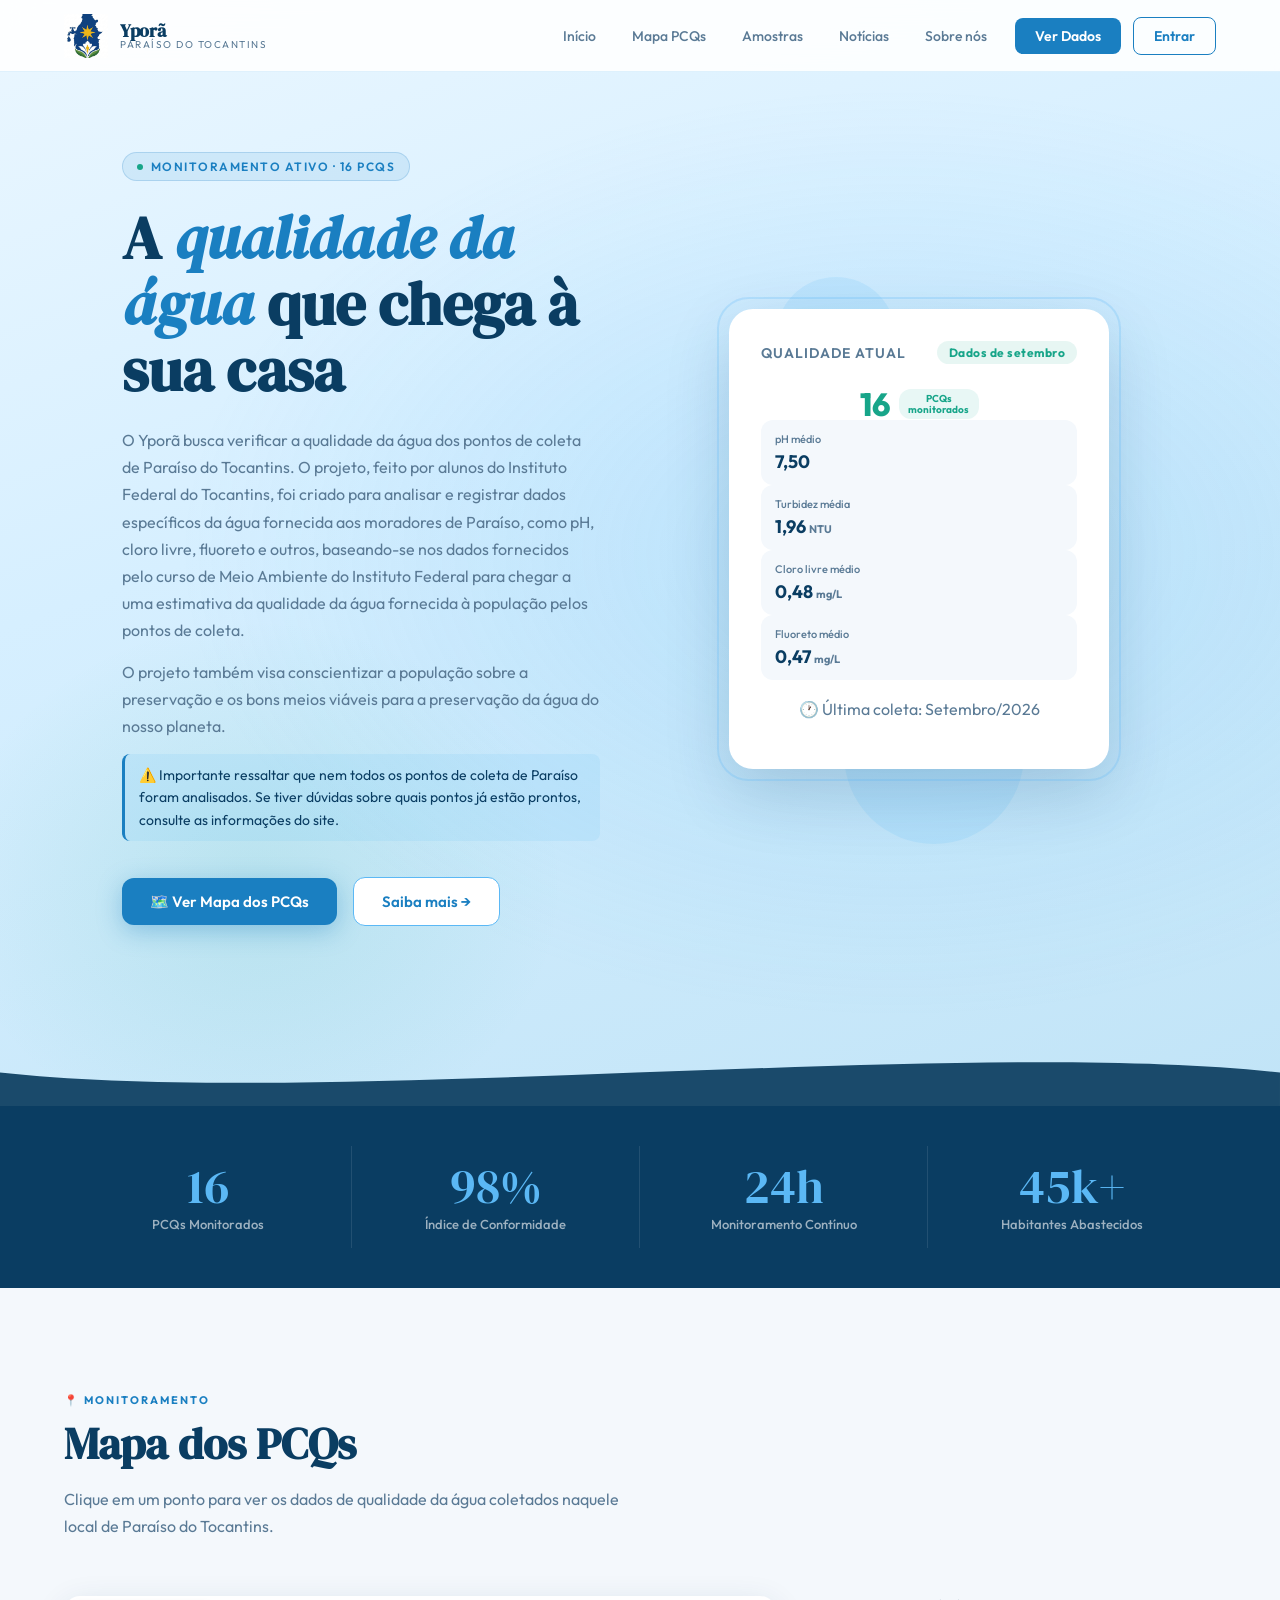
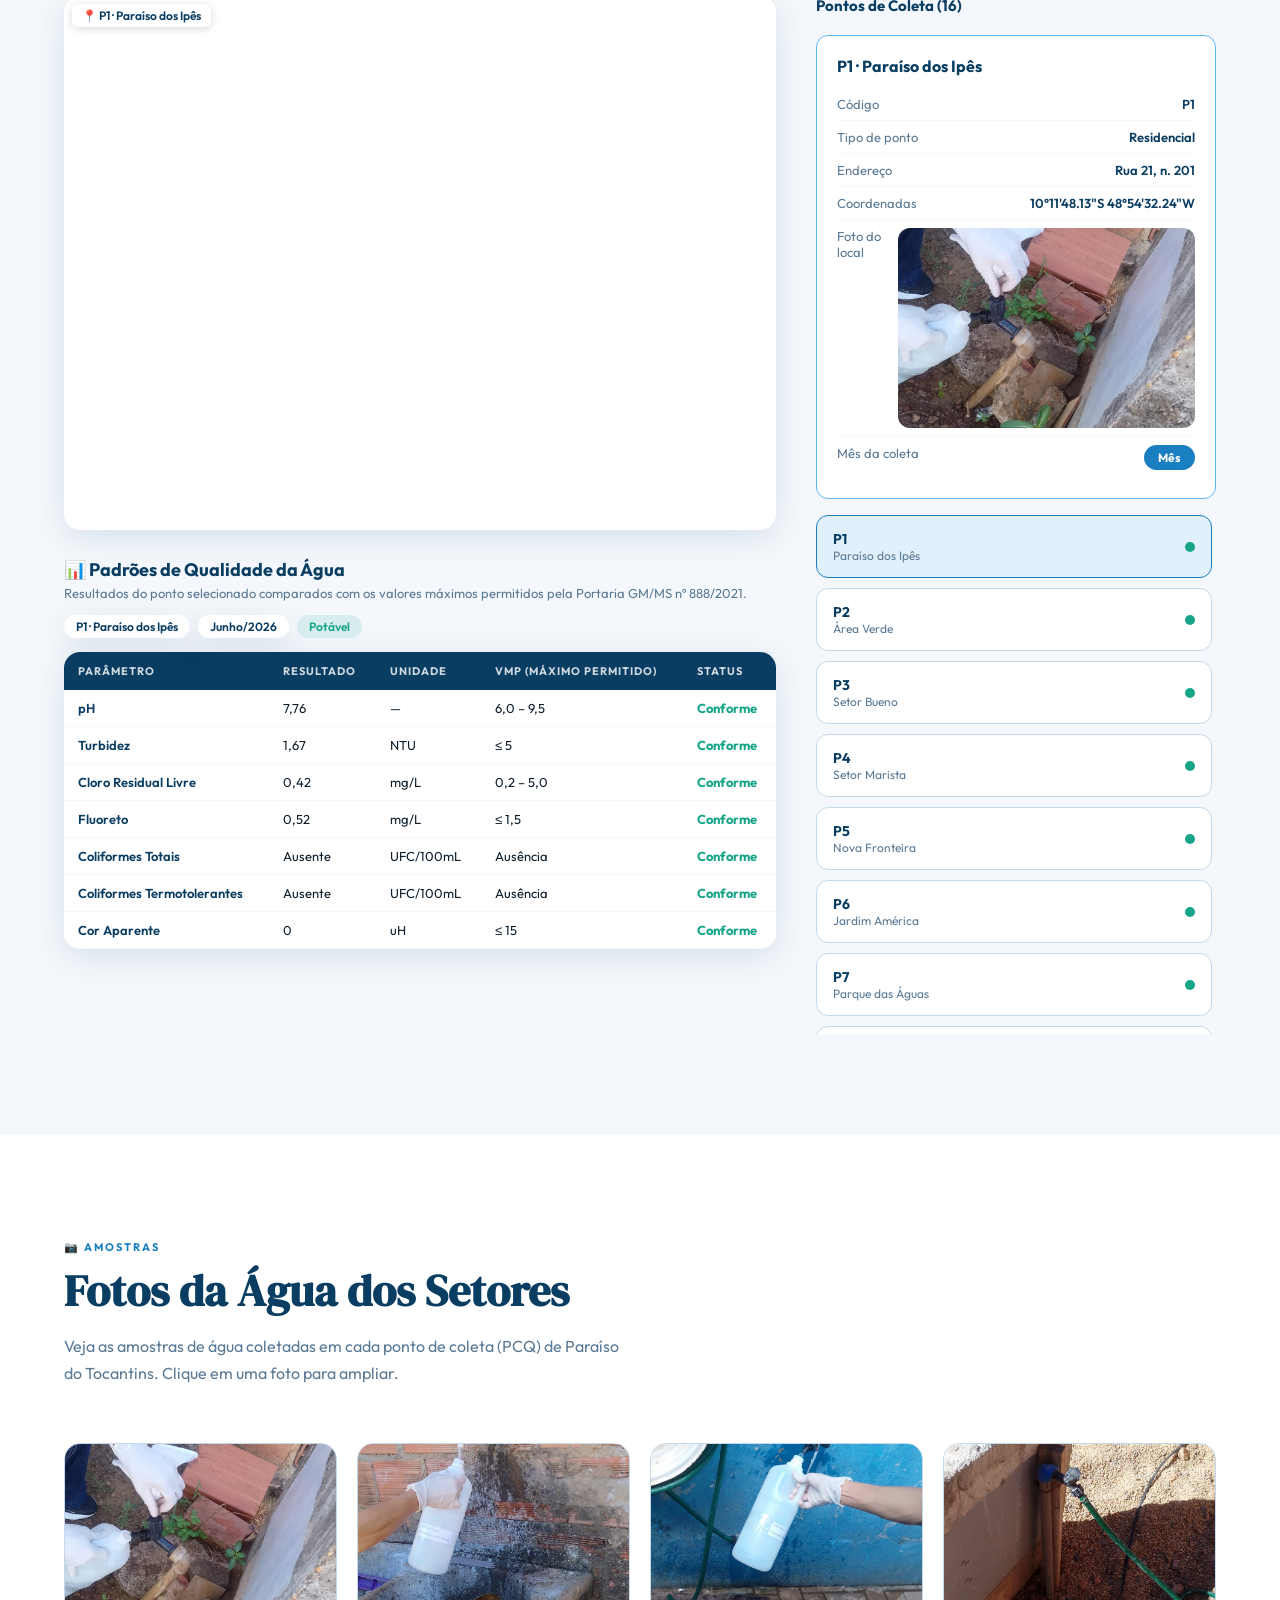
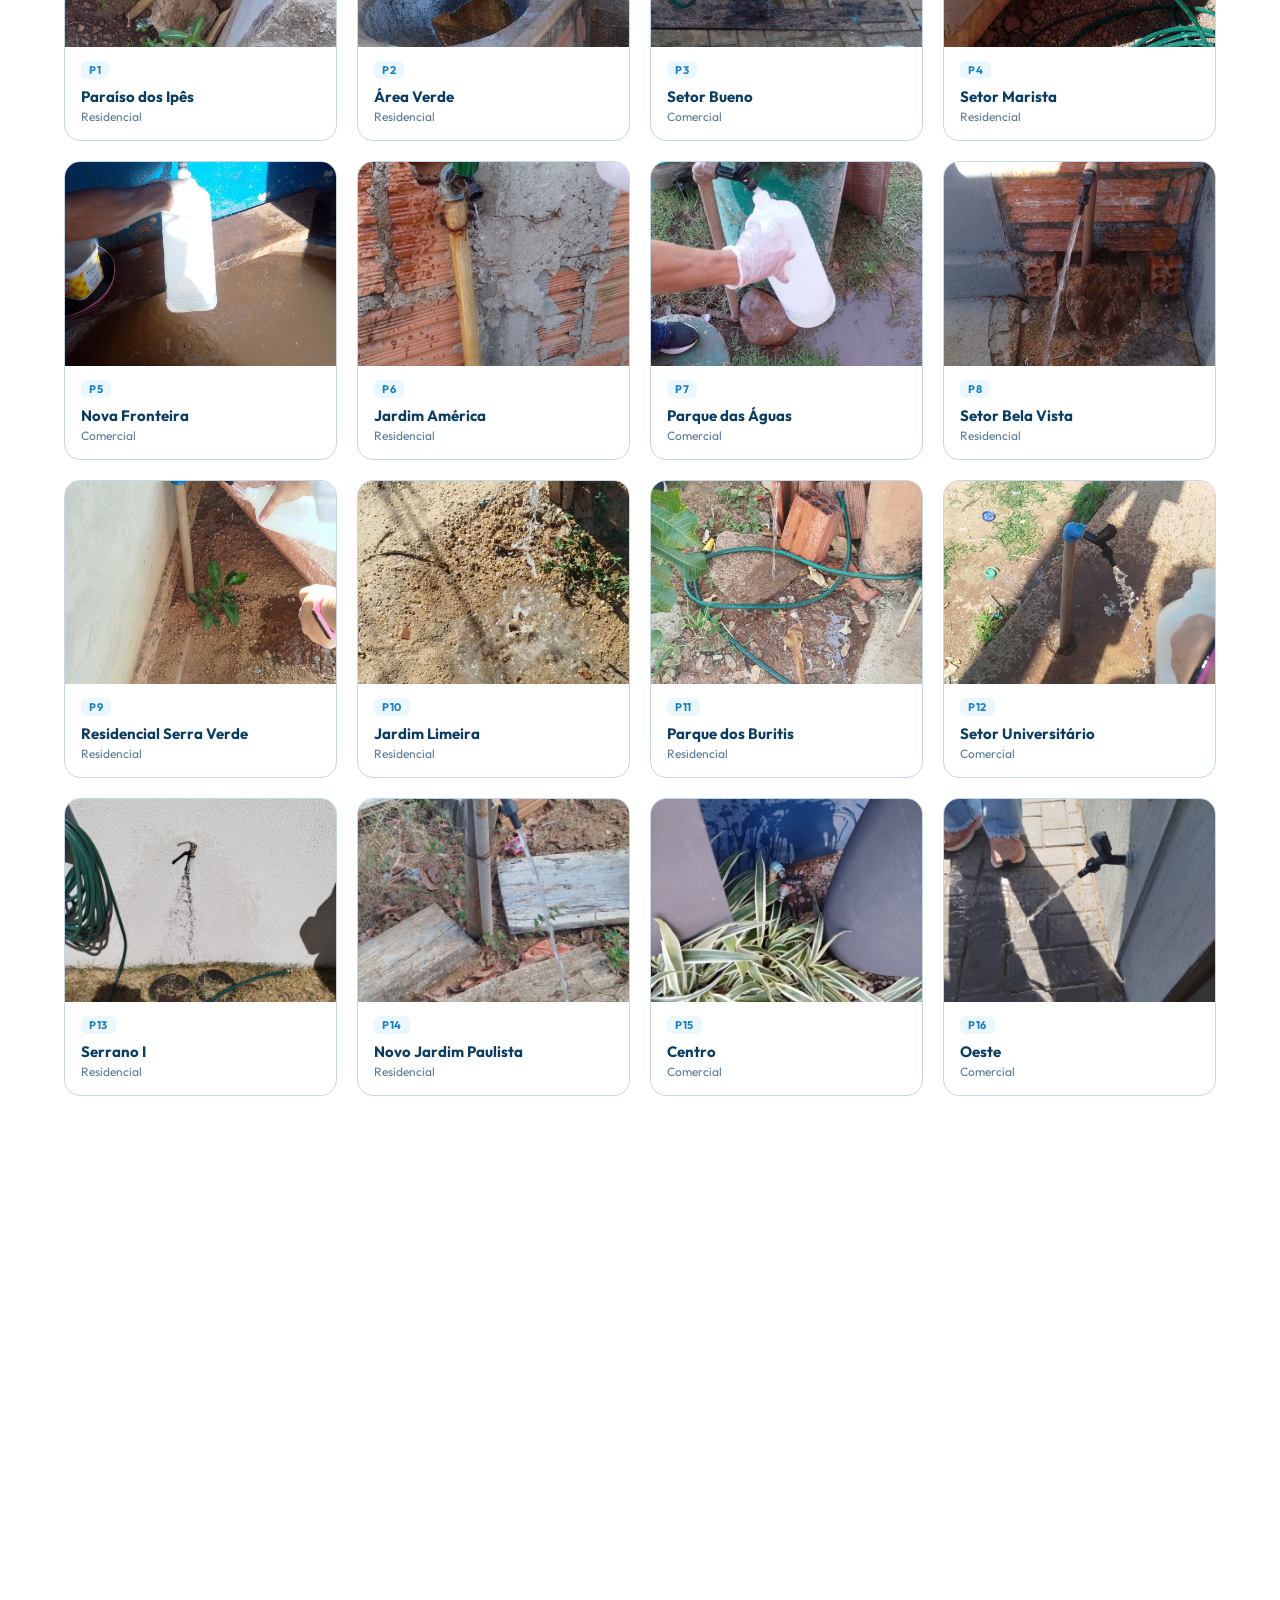
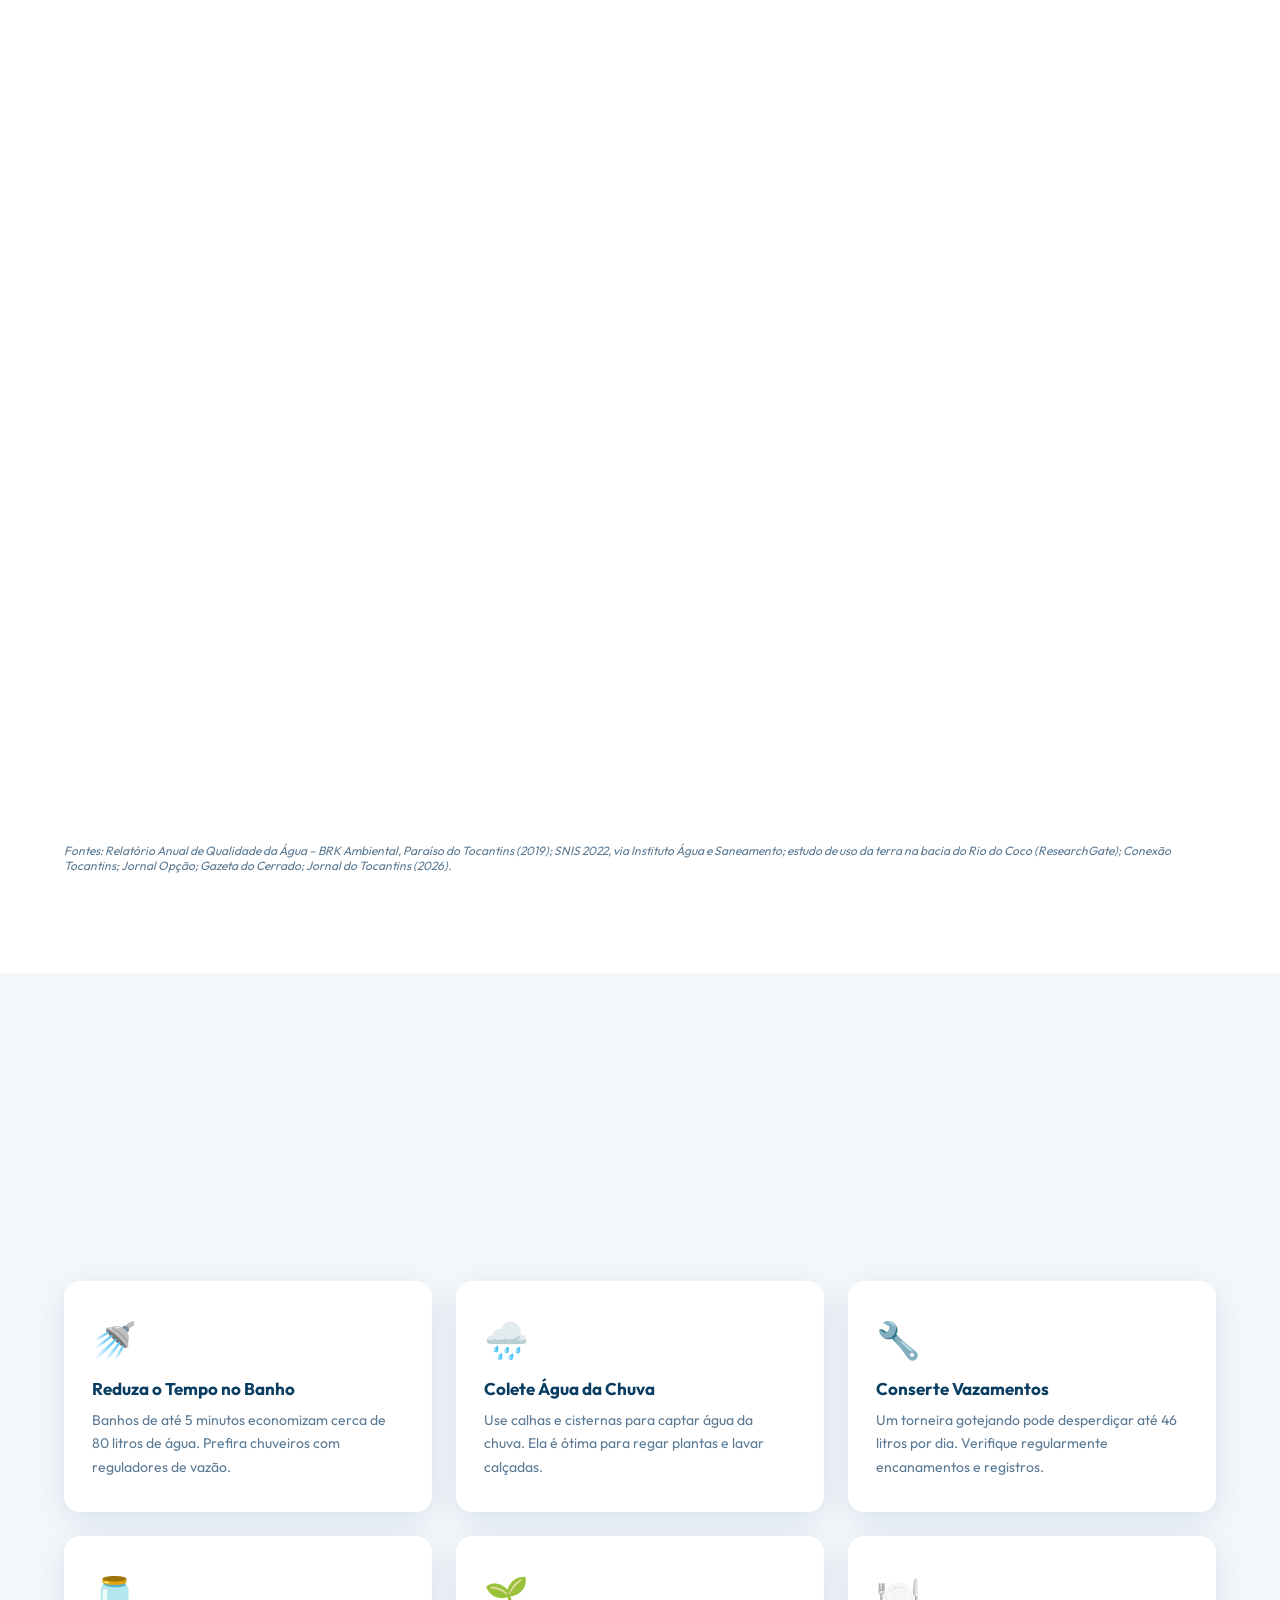
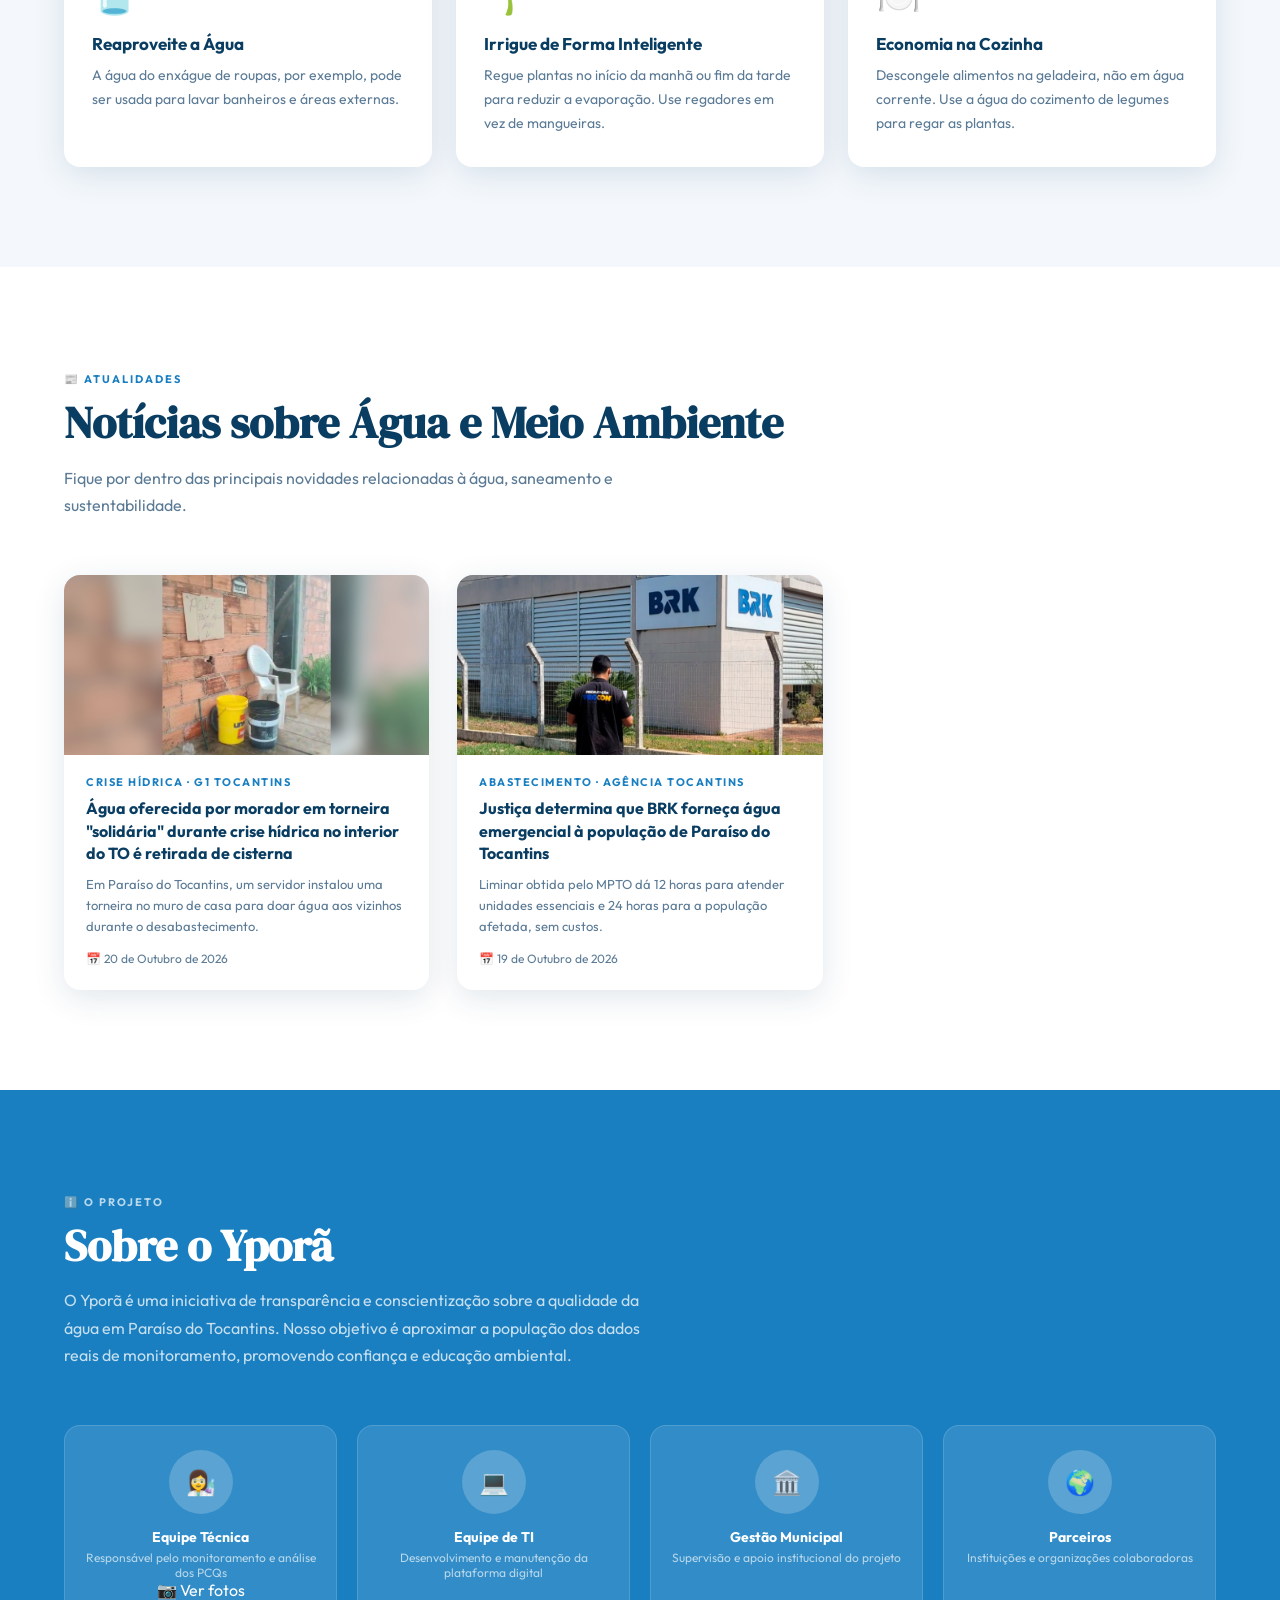
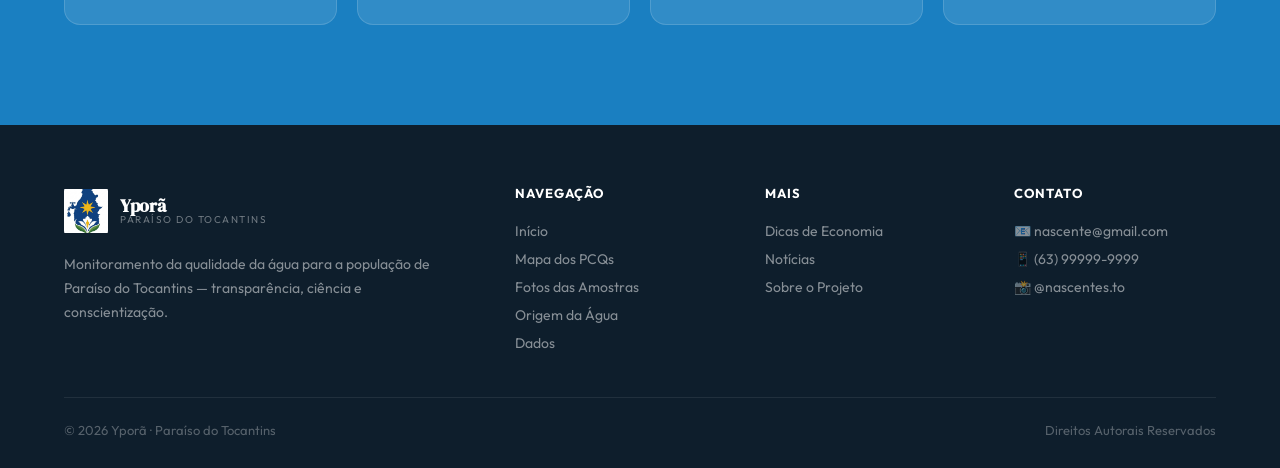
==== index.html @ 7b1a1d68 "atualizando novos pontos P17 a P29" ====
﻿<!DOCTYPE html>
<html lang="pt-BR">
<head>
<meta charset="UTF-8">
<meta name="viewport" content="width=device-width, initial-scale=1.0">
<title>Yporã — Monitoramento da Água · Paraíso do Tocantins</title>
<link rel="preconnect" href="https://fonts.googleapis.com">
<link href="https://fonts.googleapis.com/css2?family=Outfit:wght@300;400;500;600;700;800&family=DM+Serif+Display:ital@0;1&display=swap" rel="stylesheet">
  <link rel="stylesheet" href="style.css">
</head>
<body>

<!-- ── HEADER ── -->
<header id="header">
  <a href="#" class="logo-area">
    <div class="logo-icon"><img src="[data-uri]" alt="Yporã Logo"></div>
    <div class="logo-text">
      <strong>Yporã</strong>
      <span>Paraíso do Tocantins</span>
    </div>
  </a>
  <nav>
    <a href="#inicio" class="active">Início</a>
    <a href="#mapa">Mapa PCQs</a>
    <a href="#amostras">Amostras</a>
    <a href="#noticias">Notícias</a>
    <a href="#sobre">Sobre nós</a>
    <a href="#dados" class="btn-nav">Ver Dados</a>
    <div class="nav-user" id="navUser"></div>
  </nav>
</header>

<!-- ── HERO ── -->
<section class="hero" id="inicio">
  <div class="hero-bg"></div>
  <div class="bubble"></div>
  <div class="bubble"></div>
  <div class="bubble"></div>
  <div class="hero-inner">
    <div class="hero-content">
      <div class="hero-tag">Monitoramento Ativo · 16 PCQs</div>
      <h1>A <em>qualidade da água</em> que chega à sua casa</h1>
      <div class="hero-text">
        <p>O Yporã busca verificar a qualidade da água dos pontos de coleta de Paraíso do Tocantins. O projeto, feito por alunos do Instituto Federal do Tocantins, foi criado para analisar e registrar dados específicos da água fornecida aos moradores de Paraíso, como pH, cloro livre, fluoreto e outros, baseando-se nos dados fornecidos pelo curso de Meio Ambiente do Instituto Federal para chegar a uma estimativa da qualidade da água fornecida à população pelos pontos de coleta.</p>
        <p>O projeto também visa conscientizar a população sobre a preservação e os bons meios viáveis para a preservação da água do nosso planeta.</p>
        <p class="hero-note">⚠️ Importante ressaltar que nem todos os pontos de coleta de Paraíso foram analisados. Se tiver dúvidas sobre quais pontos já estão prontos, consulte as informações do site.</p>
      </div>
      <div class="hero-actions">
        <a href="#mapa" class="btn-primary">🗺️ Ver Mapa dos PCQs</a>
        <a href="#origem" class="btn-secondary">Saiba mais →</a>
      </div>
    </div>
    <div class="hero-visual">
      <div class="water-card">
        <div class="card-header-row">
         
<h3>Qualidade Atual</h3>
<span class="badge-good" id="homeQualityStatus">Dados de setembro</span>
</div>

<div class="quality-circle">
  <span>16</span>
  <small>PCQs monitorados</small>
</div>

<div class="params-grid">
  <div class="param-item">
    <div class="label">pH médio</div>
    <div class="value" id="homePh">—</div>
  </div>
  <div class="param-item">
    <div class="label">Turbidez média</div>
    <div class="value"><span id="homeTurbidity">—</span> <span class="unit">NTU</span></div>
  </div>
  <div class="param-item">
    <div class="label">Cloro livre médio</div>
    <div class="value"><span id="homeChlorine">—</span> <span class="unit">mg/L</span></div>
  </div>
  <div class="param-item">
    <div class="label">Fluoreto médio</div>
    <div class="value"><span id="homeFluoride">—</span> <span class="unit">mg/L</span></div>
  </div>
</div>

<p class="last-update">🕐 Última coleta: <span id="homeLastUpdate">Setembro/2026</span></p>
</div>

    </div>
  </div>
  <div class="wave-top">
    <svg viewBox="0 0 1440 80" fill="none" xmlns="http://www.w3.org/2000/svg">
      <path d="M0,40 C360,80 1080,0 1440,40 L1440,80 L0,80 Z" fill="#1A4A6B"/>
    </svg>
  </div>
</section>

<!-- ── STATS BAR ── -->
<div class="stats-bar">
  <div class="stats-inner">
    <div class="stat-item reveal">
      <div class="stat-num">16</div>
      <div class="stat-label">PCQs Monitorados</div>
    </div>
    <div class="stat-item reveal">
      <div class="stat-num">98%</div>
      <div class="stat-label">Índice de Conformidade</div>
    </div>
    <div class="stat-item reveal">
      <div class="stat-num">24h</div>
      <div class="stat-label">Monitoramento Contínuo</div>
    </div>
    <div class="stat-item reveal">
      <div class="stat-num">45k+</div>
      <div class="stat-label">Habitantes Abastecidos</div>
    </div>
  </div>
</div>

<!-- ── MAP SECTION ── -->
<section class="map-section" id="mapa">
  <div class="section-inner">
    <div class="reveal">
      <span class="section-tag">📍 Monitoramento</span>
      <h2 class="section-title">Mapa dos PCQs</h2>
      <p class="section-sub">Clique em um ponto para ver os dados de qualidade da água coletados naquele local de Paraíso do Tocantins.</p>
    </div>
    <div class="map-layout reveal">
      <div class="map-main">
        <div class="map-container" style="position:relative;">
          <iframe
            id="pcqMap"
            src="https://maps.google.com/maps?q=-10.1769,-48.8801&z=13&output=embed"
            style="width:100%;height:100%;border:none;display:block;"
            title="Mapa de Paraíso do Tocantins"
            loading="lazy"
            referrerpolicy="no-referrer-when-downgrade"
            allowfullscreen>
          </iframe>
          <div style="position:absolute;top:8px;left:8px;background:white;padding:4px 10px;border-radius:6px;font-size:12px;font-weight:600;color:var(--blue-deep);box-shadow:0 2px 8px rgba(0,0,0,.15);">
            📍 <span id="pcqMapLabel">Paraíso do Tocantins – TO</span>
          </div>
        </div>
        <div class="map-standards" id="dados">
          <h3>📊 Padrões de Qualidade da Água</h3>
          <p>Resultados do ponto selecionado comparados com os valores máximos permitidos pela Portaria GM/MS nº 888/2021.</p>
          <div class="params-context">
            <span id="paramsPoint">P1 · Paraíso dos Ipês</span>
            <span id="paramsMonth">Junho/2026</span>
            <span id="paramsQuality" class="quality-pill">A definir</span>
          </div>
          <div class="table-wrapper">
      <table>
        <thead>
          <tr>
            <th>Parâmetro</th>
            <th>Resultado</th>
            <th>Unidade</th>
            <th>VMP (Máximo Permitido)</th>
            <th>Status</th>
          </tr>
        </thead>
        <tbody id="paramsBody"></tbody>
      </table>
          </div>
        </div>
      </div>
      <div class="map-sidebar">
        <h3>Pontos de Coleta (16)</h3>

  <div class="pcq-info-panel">
  <h4 id="pcqTitle">P1 · Paraíso dos Ipês</h4>

  <div class="info-row">
    <span class="k">Código</span>
    <span class="v" id="pcqCode">P1</span>
  </div>

  <div class="info-row">
    <span class="k">Tipo de ponto</span>
    <span class="v" id="pcqType">Residencial</span>
  </div>

  <div class="info-row">
    <span class="k">Endereço</span>
    <span class="v" id="pcqAddress">Rua 21, n. 201</span>
  </div>

  <div class="info-row">
    <span class="k">Coordenadas</span>
    <span class="v" id="pcqCoordinates">10°11'48.13"S 48°54'32.24"W</span>
  </div>
  
<div class="info-row">
  <span class="k">Foto do local</span>
  <img id="pcqImage" src="img/P1 - Paraiso do Ipes.jpeg" alt="Foto do ponto de coleta P1" class="pcq-image">
</div>

  <div class="info-row">
  <span class="k">Mês da coleta</span>

  <div class="month-selector">
    <button type="button" id="monthButton">Mês</button>

    <div id="monthOptions" class="month-options">
      <button type="button" data-month="junho">Junho/2026</button>
      <button type="button" data-month="agosto">Agosto/2026</button>
      <button type="button" data-month="setembro">Setembro/2026</button>
    </div>
  </div>
</div>

</div>

<div class="pcq-list">

  <div class="pcq-card active">
    <div>
      <div class="pcq-id">P1</div>
      <div class="pcq-detail">Paraíso dos Ipês</div>
    </div>
    <div class="pcq-status good"></div>
  </div>

  <div class="pcq-card">
    <div>
      <div class="pcq-id">P2</div>
      <div class="pcq-detail">Área Verde</div>
    </div>
    <div class="pcq-status good"></div>
  </div>

  <div class="pcq-card">
    <div>
      <div class="pcq-id">P3</div>
      <div class="pcq-detail">Setor Bueno</div>
    </div>
    <div class="pcq-status good"></div>
  </div>

  <div class="pcq-card">
    <div>
      <div class="pcq-id">P4</div>
      <div class="pcq-detail">Setor Marista</div>
    </div>
    <div class="pcq-status good"></div>
  </div>

  <div class="pcq-card">
    <div>
      <div class="pcq-id">P5</div>
      <div class="pcq-detail">Nova Fronteira</div>
    </div>
    <div class="pcq-status good"></div>
  </div>

  <div class="pcq-card">
    <div>
      <div class="pcq-id">P6</div>
      <div class="pcq-detail">Jardim América</div>
    </div>
    <div class="pcq-status good"></div>
  </div>

  <div class="pcq-card">
    <div>
      <div class="pcq-id">P7</div>
      <div class="pcq-detail">Parque das Águas</div>
    </div>
    <div class="pcq-status good"></div>
  </div>

  <div class="pcq-card">
    <div>
      <div class="pcq-id">P8</div>
      <div class="pcq-detail">Setor Bela Vista</div>
    </div>
    <div class="pcq-status good"></div>
  </div>

  <div class="pcq-card">
    <div>
      <div class="pcq-id">P9</div>
      <div class="pcq-detail">Residencial Serra Verde</div>
    </div>
    <div class="pcq-status good"></div>
  </div>

  <div class="pcq-card">
    <div>
      <div class="pcq-id">P10</div>
      <div class="pcq-detail">Jardim Limeira</div>
    </div>
    <div class="pcq-status good"></div>
  </div>

  <div class="pcq-card">
    <div>
      <div class="pcq-id">P11</div>
      <div class="pcq-detail">Parque dos Buritis</div>
    </div>
    <div class="pcq-status good"></div>
  </div>

  <div class="pcq-card">
    <div>
      <div class="pcq-id">P12</div>
      <div class="pcq-detail">Setor Universitário</div>
    </div>
    <div class="pcq-status good"></div>
  </div>

  <div class="pcq-card">
    <div>
      <div class="pcq-id">P13</div>
      <div class="pcq-detail">Serrano</div>
    </div>
    <div class="pcq-status good"></div>
  </div>

  <div class="pcq-card">
    <div>
      <div class="pcq-id">P14</div>
      <div class="pcq-detail">Novo Jardim Paulista</div>
    </div>
    <div class="pcq-status good"></div>
  </div>

  <div class="pcq-card">
    <div>
      <div class="pcq-id">P15</div>
      <div class="pcq-detail">Centro</div>
    </div>
    <div class="pcq-status good"></div>
  </div>

  <div class="pcq-card">
    <div>
      <div class="pcq-id">P16</div>
      <div class="pcq-detail">Oeste</div>
    </div>
    <div class="pcq-status good"></div>
  </div>

  <div class="pcq-card">
  <div>
    <div class="pcq-id">P17</div>
    <div class="pcq-detail">Serrano 2</div>
  </div>
  <div class="pcq-status"></div>
</div>

<div class="pcq-card">
  <div>
    <div class="pcq-id">P18</div>
    <div class="pcq-detail">Interlagos</div>
  </div>
  <div class="pcq-status"></div>
</div>

<div class="pcq-card">
  <div>
    <div class="pcq-id">P19</div>
    <div class="pcq-detail">Centro · Em frente Borboleta</div>
  </div>
  <div class="pcq-status"></div>
</div>

<div class="pcq-card">
  <div>
    <div class="pcq-id">P20</div>
    <div class="pcq-detail">Oeste</div>
  </div>
  <div class="pcq-status"></div>
</div>

<div class="pcq-card">
  <div>
    <div class="pcq-id">P21</div>
    <div class="pcq-detail">Jardim Paulista · Casa da Ila</div>
  </div>
  <div class="pcq-status"></div>
</div>

<div class="pcq-card">
  <div>
    <div class="pcq-id">P22</div>
    <div class="pcq-detail">Jardim Paulista</div>
  </div>
  <div class="pcq-status"></div>
</div>

<div class="pcq-card">
  <div>
    <div class="pcq-id">P23</div>
    <div class="pcq-detail">Milena · Casa próx. a Esc. Vereador José Odete</div>
  </div>
  <div class="pcq-status"></div>
</div>

<div class="pcq-card">
  <div>
    <div class="pcq-id">P24</div>
    <div class="pcq-detail">Chapadão · Casa próx. ao posto de saúde</div>
  </div>
  <div class="pcq-status"></div>
</div>

<div class="pcq-card">
  <div>
    <div class="pcq-id">P25</div>
    <div class="pcq-detail">Setor Sul · Bar do Sr. Francisco</div>
  </div>
  <div class="pcq-status"></div>
</div>

<div class="pcq-card">
  <div>
    <div class="pcq-id">P26</div>
    <div class="pcq-detail">Vila Regina · Posto de saúde</div>
  </div>
  <div class="pcq-status"></div>
</div>

<div class="pcq-card">
  <div>
    <div class="pcq-id">P27</div>
    <div class="pcq-detail">Santa Clara · Gás e água Paraíso</div>
  </div>
  <div class="pcq-status"></div>
</div>

<div class="pcq-card">
  <div>
    <div class="pcq-id">P28</div>
    <div class="pcq-detail">Nova Esperança · Panificadora Pão Império</div>
  </div>
  <div class="pcq-status"></div>
</div>

<div class="pcq-card">
  <div>
    <div class="pcq-id">P29</div>
    <div class="pcq-detail">Pouso Alegre · Borracharia do Kiko</div>
  </div>
  <div class="pcq-status"></div>
</div>

</div>
    </div>
  </div>
</section>

<!-- ── SAMPLES SECTION ── -->
<section class="samples-section" id="amostras">
  <div class="section-inner">
    <div class="reveal">
      <span class="section-tag">📷 Amostras</span>
      <h2 class="section-title">Fotos da Água dos Setores</h2>
      <p class="section-sub">Veja as amostras de água coletadas em cada ponto de coleta (PCQ) de Paraíso do Tocantins. Clique em uma foto para ampliar.</p>
    </div>
    <div class="samples-grid reveal" id="samplesGrid"></div>
  </div>
</section>

<!-- ── ORIGIN SECTION ── -->
<section id="origem">
  <div class="section-inner">
    <div class="origin-layout">
      <div class="reveal">
        <span class="section-tag">💧 Origem</span>
        <h2 class="section-title">De onde vem a água de Paraíso do Tocantins?</h2>
        <p class="section-sub">Do Rio do Coco até a torneira: conheça o caminho que a água percorre e os mananciais que abastecem a cidade.</p>
        <div class="origin-steps">
          <div class="origin-step">
            <div class="step-num">1</div>
            <div class="step-body">
              <h4>Manancial: o Rio do Coco</h4>
              <p>O principal manancial da cidade é o Rio do Coco, afluente da margem direita do Rio Araguaia. Suas nascentes ficam na Serra do Estrondo e sua bacia ocupa cerca de 6.670 km², passando por oito municípios, entre eles Paraíso.</p>
            </div>
          </div>
          <div class="origin-step">
            <div class="step-num">2</div>
            <div class="step-body">
              <h4>Captação</h4>
              <p>A água bruta é retirada da <strong>Barragem do Coco</strong>, responsável por cerca de 88% do abastecimento, com apoio de uma captação flutuante usada nos períodos críticos. O <strong>Córrego Pernada</strong> complementa a vazão, e poços tubulares profundos entram em operação na estiagem.</p>
            </div>
          </div>
          <div class="origin-step">
            <div class="step-num">3</div>
            <div class="step-body">
              <h4>Tratamento na ETA 001</h4>
              <p>Na Estação de Tratamento de Água, operada pela BRK Ambiental, a água passa por um tratamento convencional:</p>
              <ul class="origin-chips">
                <li>Coagulação</li><li>Floculação</li><li>Decantação</li><li>Filtração</li><li>Desinfecção</li><li>Fluoretação</li>
              </ul>
            </div>
          </div>
          <div class="origin-step">
            <div class="step-num">4</div>
            <div class="step-body">
              <h4>Reservação e distribuição</h4>
              <p>A água tratada é armazenada em reservatórios com capacidade de cerca de 3.100 m³ e segue pela rede de distribuição até as casas. Segundo o SNIS (2022), cerca de 97% da população tem acesso à rede de água.</p>
            </div>
          </div>
          <div class="origin-step">
            <div class="step-num">5</div>
            <div class="step-body">
              <h4>Monitoramento (PCQ)</h4>
              <p>Os 16 Pontos de Coleta de Qualidade espalhados pelos setores verificam se a água que chega às torneiras mantém os padrões de potabilidade da Portaria GM/MS nº 888/2021.</p>
            </div>
          </div>
        </div>
      </div>
      <div class="origin-aside reveal">
        <figure class="origin-visual">
          <img src="img/origem/barragem-do-coco.webp" alt="Barragem do Coco, principal manancial de Paraíso do Tocantins, com nível baixo durante a estiagem" loading="lazy">
          <figcaption>
            <strong>Barragem do Coco</strong>
            <span>Principal manancial de Paraíso do Tocantins · Foto: Jornal Opção</span>
          </figcaption>
        </figure>
        <div class="origin-facts">
          <div class="origin-fact"><strong>~88%</strong><span>da água vem da Barragem do Coco</span></div>
          <div class="origin-fact"><strong>6.670 km²</strong><span>área da bacia do Rio do Coco</span></div>
          <div class="origin-fact"><strong>~9.700 m³</strong><span>de água produzidos por dia</span></div>
          <div class="origin-fact"><strong>96,7%</strong><span>da população atendida com água</span></div>
        </div>
      </div>
    </div>

    <div class="origin-alert reveal">
      <h4>⚠️ Por que o abastecimento é vulnerável?</h4>
      <p>A BRK Ambiental já apontava, em relatório de 2019, que as matas ciliares do Rio do Coco estão ameaçadas pela atividade agropecuária e que o manancial fica eutrofizado entre agosto e setembro, com floração de algas. A vazão do Córrego Pernada também cai em setembro e outubro.</p>
      <p>Em 2026, a estiagem prolongada levou a Barragem do Coco ao <strong>volume morto</strong> em setembro. A cidade passou a ter rodízio de água a partir de 11 de outubro e a prefeitura decretou situação de emergência por 180 dias. Como medidas emergenciais, a BRK ativou poços extras, fez captação complementar no Córrego da Cachorra e na Barragem Pernada e passou a transportar água bruta do Parque das Águas até a ETA.</p>
    </div>

    <p class="origin-sources">Fontes: Relatório Anual de Qualidade da Água – BRK Ambiental, Paraíso do Tocantins (2019); SNIS 2022, via Instituto Água e Saneamento; estudo de uso da terra na bacia do Rio do Coco (ResearchGate); Conexão Tocantins; Jornal Opção; Gazeta do Cerrado; Jornal do Tocantins (2026).</p>
  </div>
</section>

<!-- ── TIPS SECTION ── -->
<section class="tips-section" id="dicas">
  <div class="section-inner">
    <div class="reveal">
      <span class="section-tag">💡 Consciência</span>
      <h2 class="section-title">Dicas de Economia e Reaproveitamento</h2>
      <p class="section-sub">Pequenas ações no cotidiano fazem grande diferença para preservar os recursos hídricos da nossa região.</p>
    </div>
    <div class="tips-grid">
      <div class="tip-card reveal">
        <div class="tip-icon">🚿</div>
        <h3>Reduza o Tempo no Banho</h3>
        <p>Banhos de até 5 minutos economizam cerca de 80 litros de água. Prefira chuveiros com reguladores de vazão.</p>
      </div>
      <div class="tip-card reveal">
        <div class="tip-icon">🌧️</div>
        <h3>Colete Água da Chuva</h3>
        <p>Use calhas e cisternas para captar água da chuva. Ela é ótima para regar plantas e lavar calçadas.</p>
      </div>
      <div class="tip-card reveal">
        <div class="tip-icon">🔧</div>
        <h3>Conserte Vazamentos</h3>
        <p>Um torneira gotejando pode desperdiçar até 46 litros por dia. Verifique regularmente encanamentos e registros.</p>
      </div>
      <div class="tip-card reveal">
        <div class="tip-icon">🫙</div>
        <h3>Reaproveite a Água</h3>
        <p>A água do enxágue de roupas, por exemplo, pode ser usada para lavar banheiros e áreas externas.</p>
      </div>
      <div class="tip-card reveal">
        <div class="tip-icon">🌱</div>
        <h3>Irrigue de Forma Inteligente</h3>
        <p>Regue plantas no início da manhã ou fim da tarde para reduzir a evaporação. Use regadores em vez de mangueiras.</p>
      </div>
      <div class="tip-card reveal">
        <div class="tip-icon">🍽️</div>
        <h3>Economia na Cozinha</h3>
        <p>Descongele alimentos na geladeira, não em água corrente. Use a água do cozimento de legumes para regar as plantas.</p>
      </div>
    </div>
  </div>
</section>

<!-- ── NEWS SECTION ── -->
<section id="noticias">
  <div class="section-inner">
    <div class="reveal">
      <span class="section-tag">📰 Atualidades</span>
      <h2 class="section-title">Notícias sobre Água e Meio Ambiente</h2>
      <p class="section-sub">Fique por dentro das principais novidades relacionadas à água, saneamento e sustentabilidade.</p>
    </div>
<div class="news-grid">
  
  <!-- Notícia 1: Torneira solidária (g1 Tocantins) -->
  <a class="news-card reveal" href="https://g1.globo.com/to/tocantins/noticia/2026/10/20/agua-oferecida-por-morador-em-torneira-solidaria-durante-crise-hidrica-no-interior-do-to-e-retirada-de-cisterna-video.ghtml" target="_blank" rel="noopener">
    <div class="news-img"><img src="img/noticias/torneira-solidaria.jpg" alt="Torneira instalada no muro de uma casa com placa &quot;Pode pegar água aqui&quot; e baldes embaixo" loading="lazy"></div>
    <div class="news-body">
      <div class="news-cat">Crise Hídrica · g1 Tocantins</div>
      <h3>Água oferecida por morador em torneira "solidária" durante crise hídrica no interior do TO é retirada de cisterna</h3>
      <p>Em Paraíso do Tocantins, um servidor instalou uma torneira no muro de casa para doar água aos vizinhos durante o desabastecimento.</p>
      <div class="news-date">📅 20 de Outubro de 2026</div>
    </div>
  </a>

  <!-- Notícia 2: Decisão judicial (Agência Tocantins) -->
  <a class="news-card reveal" href="https://www.agenciatocantins.com.br/noticia/111839/justica-determina-que-brk-forneca-agua-emergencial-a-populacao-de-paraiso-do-tocantins" target="_blank" rel="noopener">
    <div class="news-img"><img src="img/noticias/brk-procon.webp" alt="Fiscal do Procon em frente à unidade da BRK Ambiental em Paraíso do Tocantins" loading="lazy"></div>
    <div class="news-body">
      <div class="news-cat">Abastecimento · Agência Tocantins</div>
      <h3>Justiça determina que BRK forneça água emergencial à população de Paraíso do Tocantins</h3>
      <p>Liminar obtida pelo MPTO dá 12 horas para atender unidades essenciais e 24 horas para a população afetada, sem custos.</p>
      <div class="news-date">📅 19 de Outubro de 2026</div>
    </div>
  </a>

  <!-- Notícia 3: Situação de emergência (Jornal Opção) -->
  <a class="news-card reveal" href="https://tocantins.jornalopcao.com.br/noticias/em-meio-a-crise-sem-agua-paraiso-decreta-emergencia-por-180-dias-e-cobra-suspensao-de-tarifas-da-brk-entenda-o-caso-602749/" target="_blank" rel="noopener">
    <div class="news-img"><img src="img/noticias/barragem-emergencia.webp" alt="Leito seco e rachado de represa em Paraíso do Tocantins" loading="lazy"></div>
    <div class="news-body">
      <div class="news-cat">Meio Ambiente · Jornal Opção</div>
      <h3>Paraíso decreta emergência por 180 dias em meio à crise sem água</h3>
      <p>Com a estiagem, a Barragem do Coco, principal manancial da cidade, opera em volume morto. A prefeitura cobra a suspensão das tarifas da BRK.</p>
      <div class="news-date">📅 19 de Outubro de 2026</div>
    </div>
  </a>

</div>
      </div>
    </div>
  </div>
</section>

<!-- ── ABOUT SECTION ── -->
<section class="about-section" id="sobre">
  <div class="section-inner">
    <div class="reveal">
      <span class="section-tag">ℹ️ O Projeto</span>
      <h2 class="section-title">Sobre o Yporã</h2>
      <p class="section-sub">O Yporã é uma iniciativa de transparência e conscientização sobre a qualidade da água em Paraíso do Tocantins. Nosso objetivo é aproximar a população dos dados reais de monitoramento, promovendo confiança e educação ambiental.</p>
    </div>
    <div class="team-grid reveal">
      <div class="team-card team-card-clickable" role="button" tabindex="0" onclick="openModal('modal-tecnica')" onkeydown="if (event.key === 'Enter' || event.key === ' ') { event.preventDefault(); openModal('modal-tecnica'); }">
        <div class="avatar">👩‍🔬</div>
        <h4>Equipe Técnica</h4>
        <p>Responsável pelo monitoramento e análise dos PCQs</p>
        <span class="team-card-cta">📷 Ver fotos</span>
      </div>
      <div class="team-card">
        <div class="avatar">💻</div>
        <h4>Equipe de TI</h4>
        <p>Desenvolvimento e manutenção da plataforma digital</p>
      </div>
      <div class="team-card">
        <div class="avatar">🏛️</div>
        <h4>Gestão Municipal</h4>
        <p>Supervisão e apoio institucional do projeto</p>
      </div>
      <div class="team-card">
        <div class="avatar">🌍</div>
        <h4>Parceiros</h4>
        <p>Instituições e organizações colaboradoras</p>
      </div>
    </div>
  </div>
</section>

<!-- ── FOOTER ── -->
<footer>
  <div class="footer-inner">
    <div class="footer-brand">
      <div class="logo-area" style="text-decoration:none">
        <div class="logo-icon"><img src="[data-uri]" alt="Yporã Logo"></div>
        <div class="logo-text">
          <strong>Yporã</strong>
          <span>Paraíso do Tocantins</span>
        </div>
      </div>
      <p class="footer-desc">Monitoramento da qualidade da água para a população de Paraíso do Tocantins — transparência, ciência e conscientização.</p>
    </div>
    <div class="footer-col">
      <h4>Navegação</h4>
      <a href="#inicio">Início</a>
      <a href="#mapa">Mapa dos PCQs</a>
      <a href="#amostras">Fotos das Amostras</a>
      <a href="#origem">Origem da Água</a>
      <a href="#dados">Dados</a>
    </div>
    <div class="footer-col">
      <h4>Mais</h4>
      <a href="#dicas">Dicas de Economia</a>
      <a href="#noticias">Notícias</a>
      <a href="#sobre">Sobre o Projeto</a>
    </div>
    <div class="footer-col">
      <h4>Contato</h4>
      <p>📧 nascente@gmail.com</p>
      <p>📱 (63) 99999-9999</p>
      <p>📸 @nascentes.to</p>
    </div>
  </div>
  <div class="footer-bottom">
    <span>© 2026 Yporã · Paraíso do Tocantins</span>
    <span>Direitos Autorais Reservados</span>
  </div>
</footer>
  <!-- MODAL GALERIA EQUIPE TÉCNICA -->
<div id="modal-tecnica" class="modal">
  <div class="modal-content">
    <span class="close-btn" onclick="closeModal('modal-tecnica')">&times;</span>
    <h2>Equipe Técnica</h2>
    <p>Atividades de campo, coletas e análises laboratoriais em Paraíso do Tocantins.</p>
    
    <div class="gallery-grid">
      <!-- Foto Principal do Grupo -->
      <div class="gallery-item main-photo">
        <img src="img/equipe-grupo.jpeg" alt="Equipe Técnica no campo">
        <span>Equipe de campo e monitoramento</span>
      </div>

      <!-- Outras Fotos das Atividades -->
      <div class="gallery-item">
        <img src="img/equipe-lab-1.jpeg" alt="Análise em laboratório">
        <span>Análise no laboratório</span>
      </div>

      <div class="gallery-item">
        <img src="img/equipe-lab-2.jpeg" alt="Medição de parâmetros">
        <span>Preparo e medição de amostras</span>
      </div>

      <div class="gallery-item">
        <img src="img/equipe-campo-1.jpeg" alt="Coleta de água">
        <span>Coleta de amostra em ponto residencial</span>
      </div>

      <div class="gallery-item">
        <img src="img/equipe-campo-2.jpeg" alt="Coleta de campo">
        <span>Coleta de água em torneira</span>
      </div>
    </div>
  </div>
</div>
<!-- MODAL FOTO DA AMOSTRA -->
<div id="modal-amostra" class="modal">
  <div class="modal-content sample-modal">
    <span class="close-btn" onclick="closeModal('modal-amostra')">&times;</span>
    <h2 id="sampleModalTitle"></h2>
    <p id="sampleModalInfo"></p>
    <div class="sample-viewer">
      <button type="button" class="sample-nav" id="samplePrev" aria-label="Foto anterior">‹</button>
      <img id="sampleModalImg" src="" alt="">
      <button type="button" class="sample-nav" id="sampleNext" aria-label="Próxima foto">›</button>
    </div>
    <div class="sample-modal-footer">
      <span id="sampleModalCount"></span>
      <button type="button" class="btn-primary" id="sampleShowData">🗺️ Ver dados deste ponto</button>
    </div>
  </div>
</div>
<script src="script.js"></script>
</body>
</html>
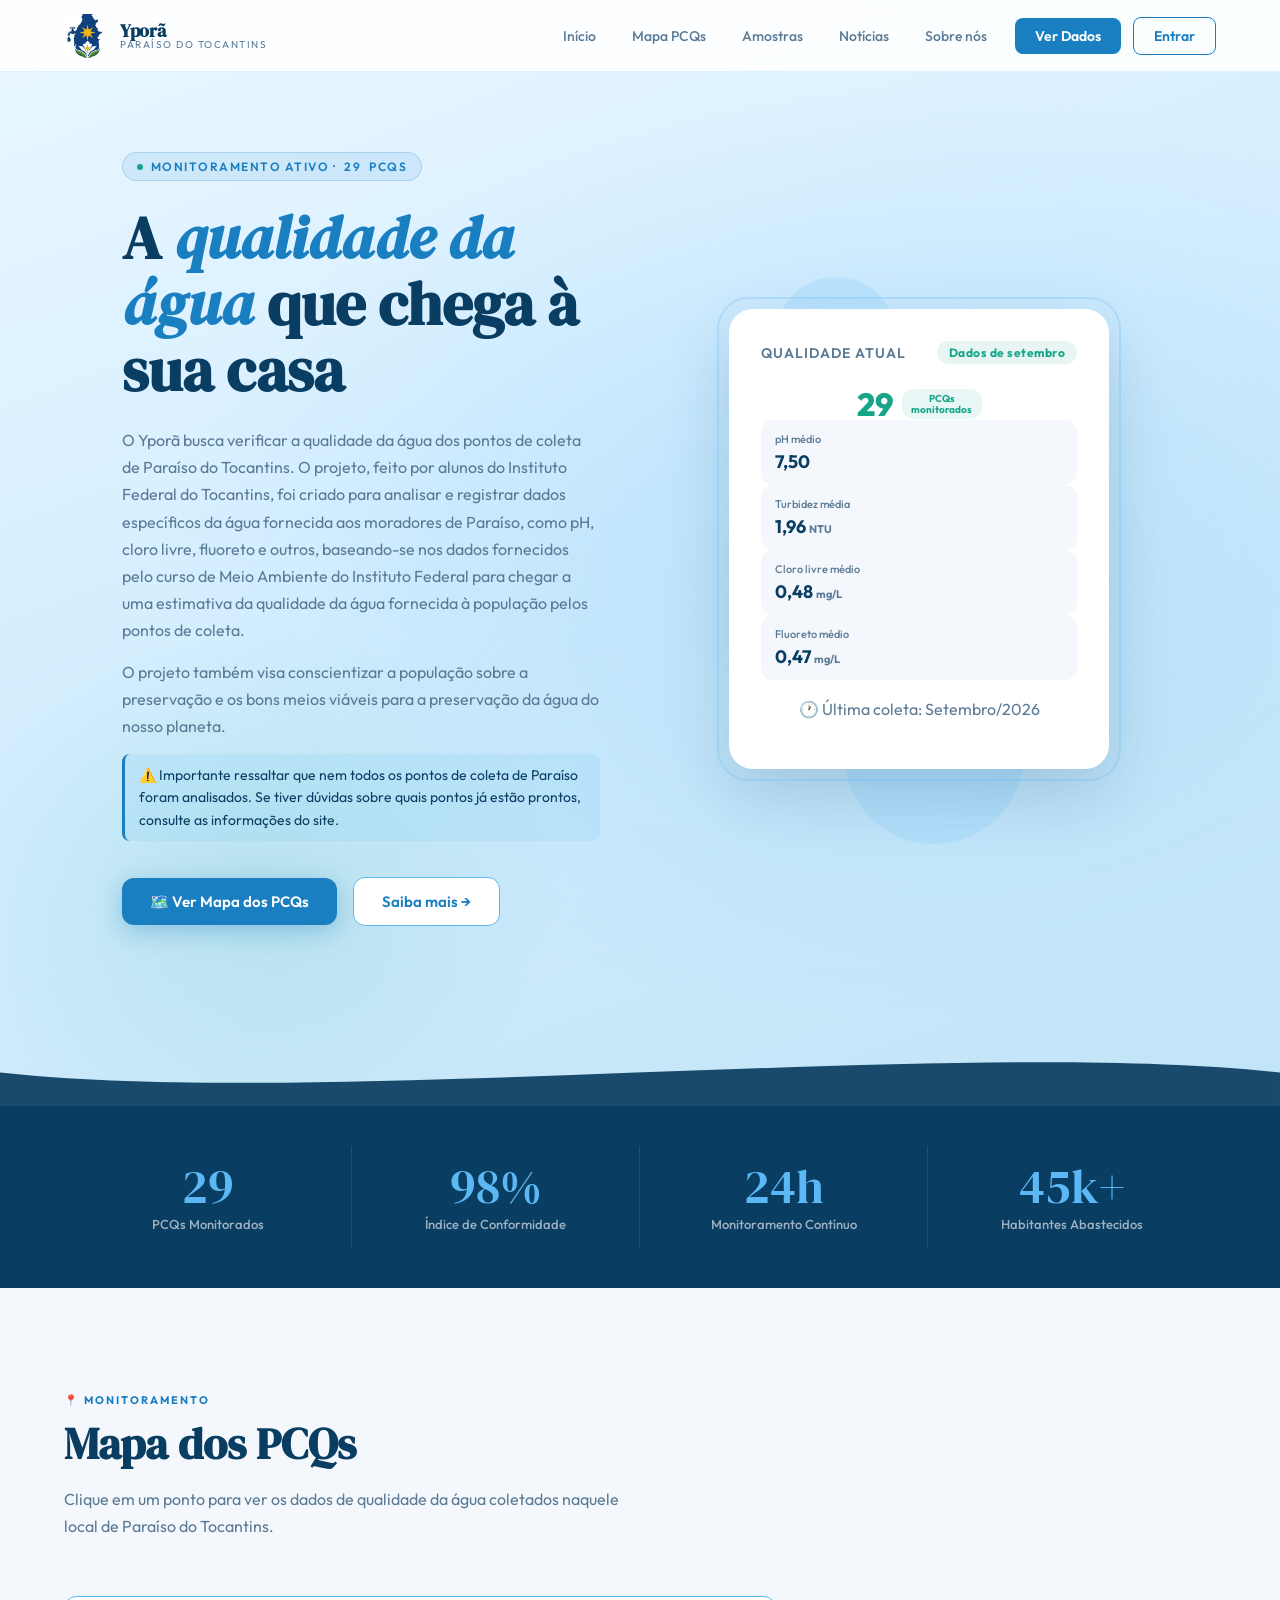
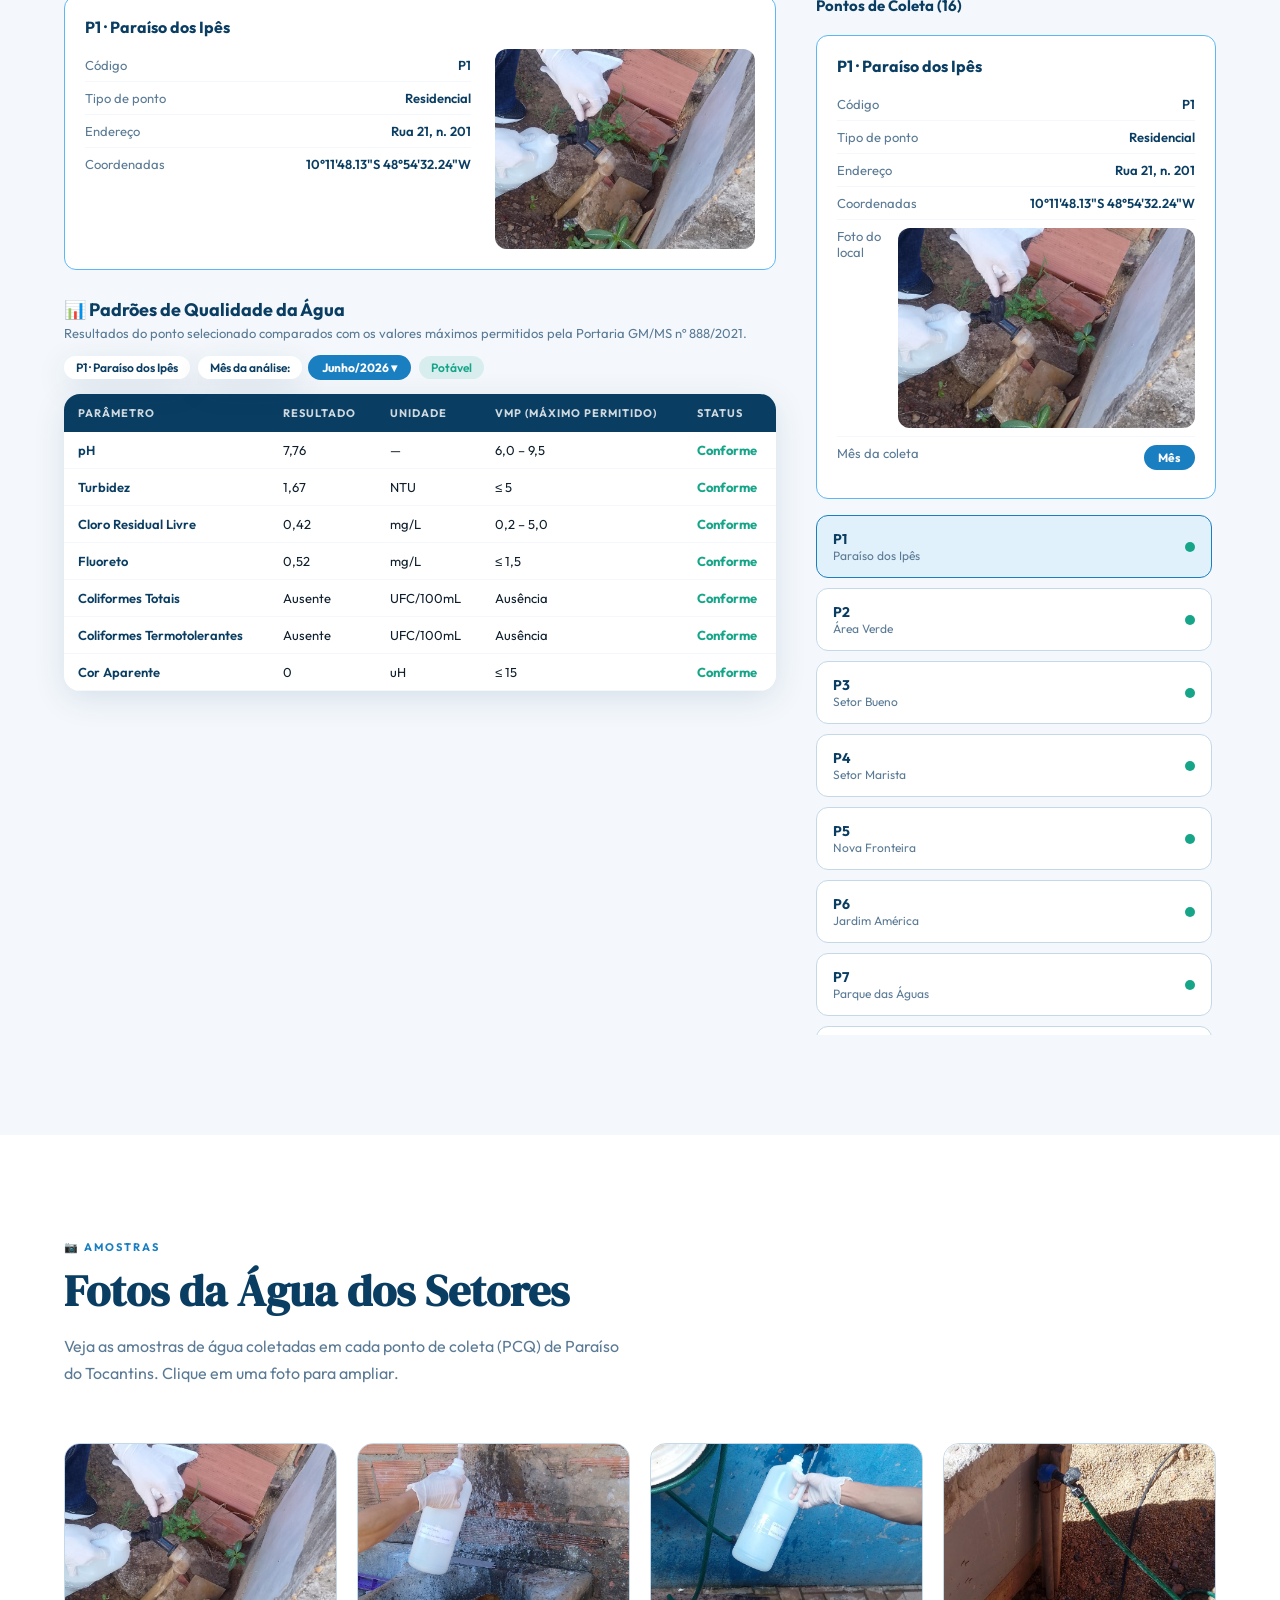
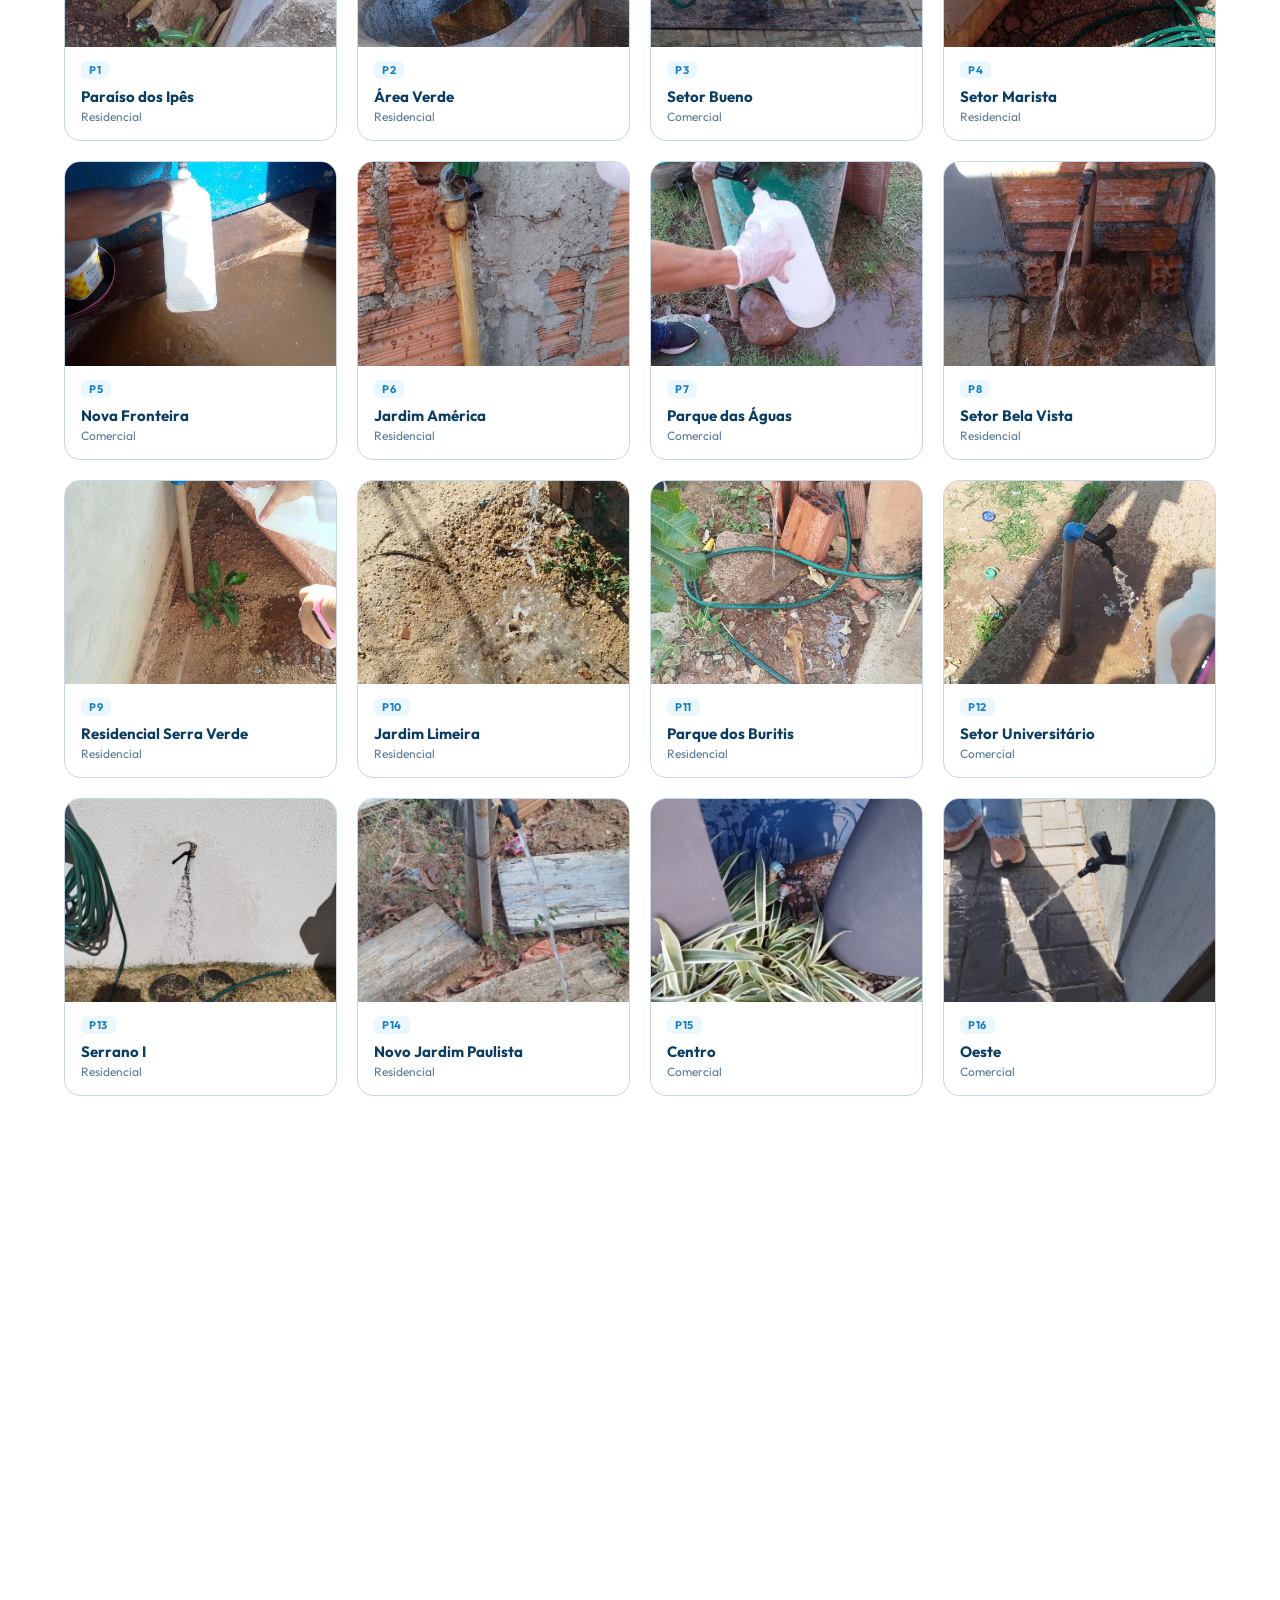
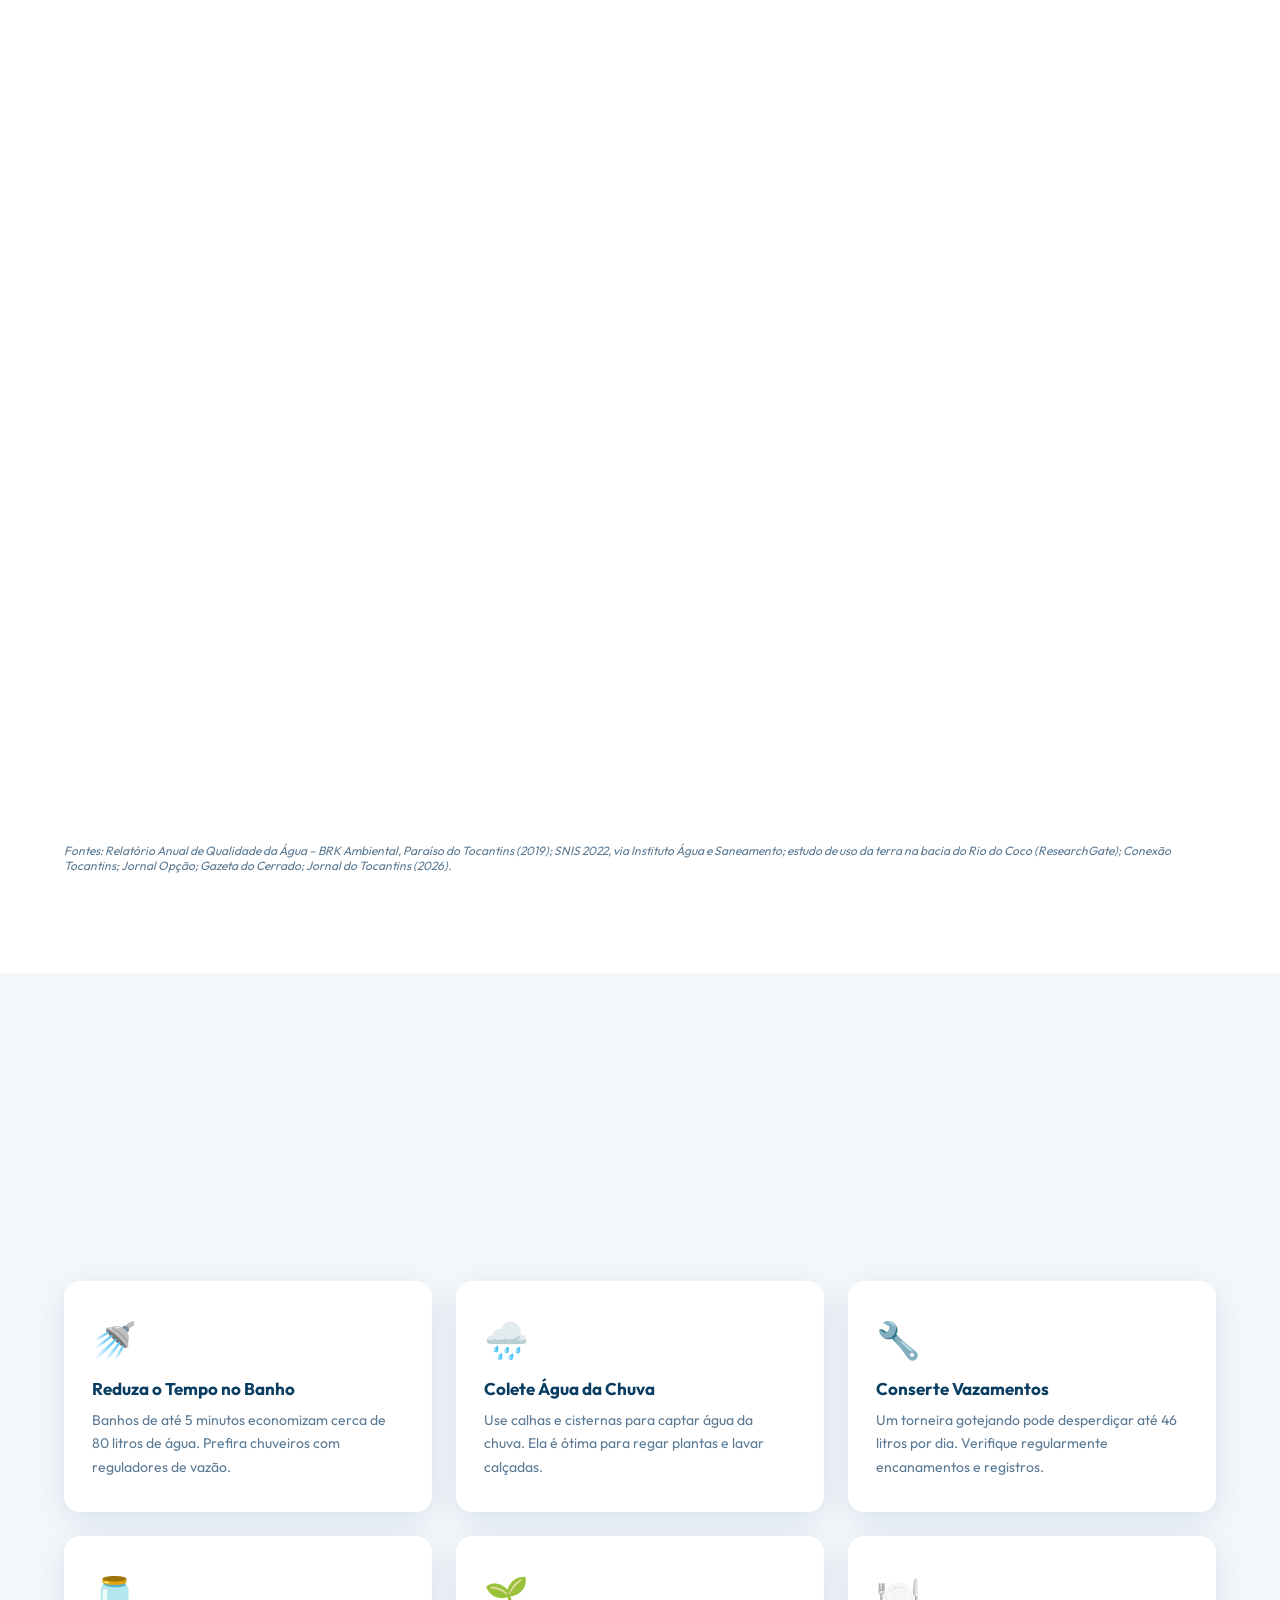
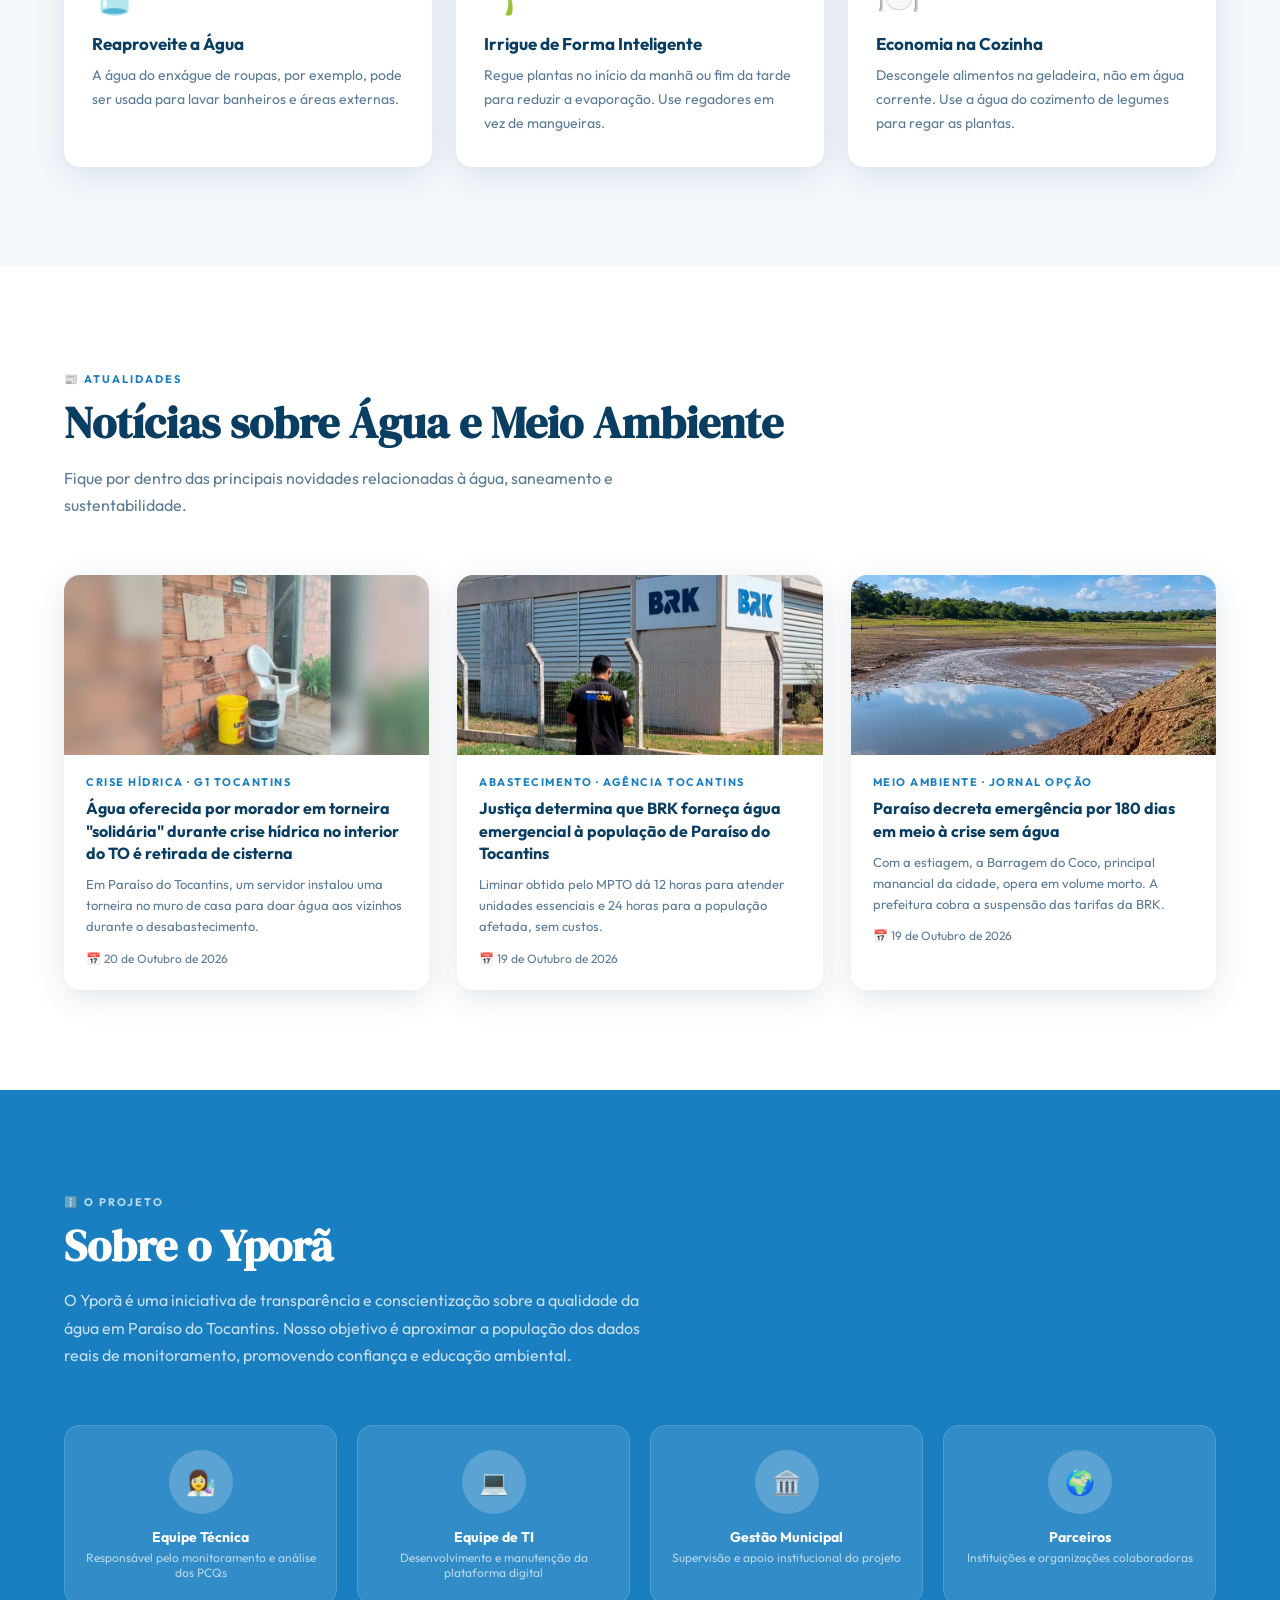
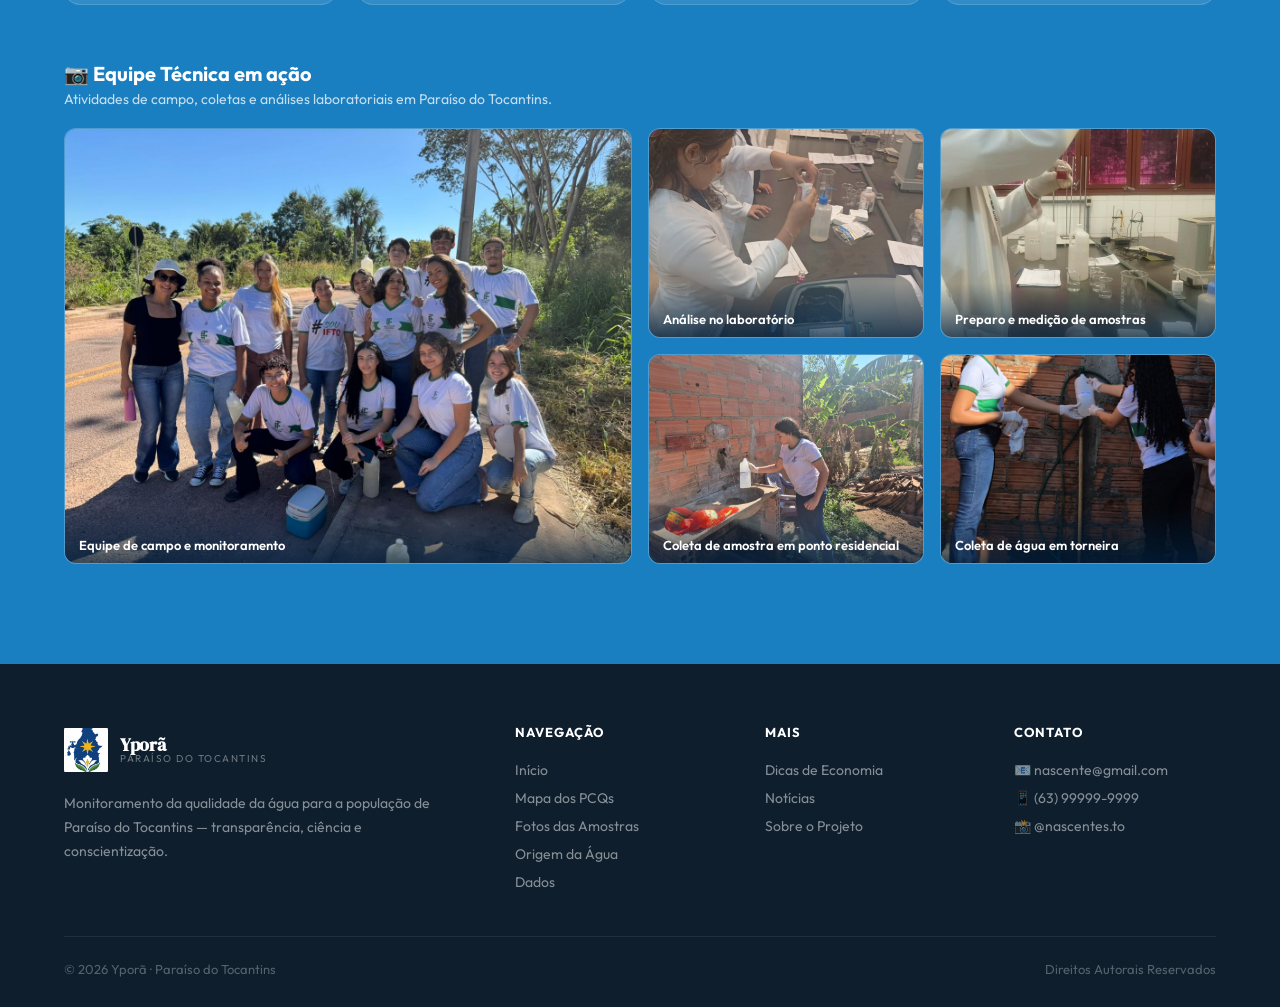
==== commit 8a6782f6: "Merge branch 'main' of https://github.com/rodrigomaia2-arch/intergrador-2.0" ====
--- a/index.html
+++ b/index.html
@@ -1,5 +1,16 @@
 ﻿<!DOCTYPE html>
 <html lang="pt-BR">
+<!-- ============================================================
+     YPORÃ · PÁGINA PRINCIPAL (index.html)
+     Seções da página, na ordem em que aparecem:
+       1. Cabeçalho (menu)          7. Dicas
+       2. Início (hero)             8. Notícias
+       3. Barra de números          9. Sobre o projeto + fotos da equipe
+       4. Mapa dos PCQs            10. Rodapé
+       5. Amostras                 11. Janela (modal) da amostra
+       6. Origem da água           12. Scripts
+     Estilos em style.css · comportamento e dados em script.js
+     ============================================================ -->
 <head>
 <meta charset="UTF-8">
 <meta name="viewport" content="width=device-width, initial-scale=1.0">
@@ -10,7 +21,11 @@
 </head>
 <body>
 
-<!-- ── HEADER ── -->
+<!-- ============================================================
+     1. CABEÇALHO
+     Logo, menu de navegação e área do usuário (Entrar/Sair).
+     O botão Entrar/Sair é preenchido por script.js (seção 10).
+     ============================================================ -->
 <header id="header">
   <a href="#" class="logo-area">
     <div class="logo-icon"><img src="[data-uri]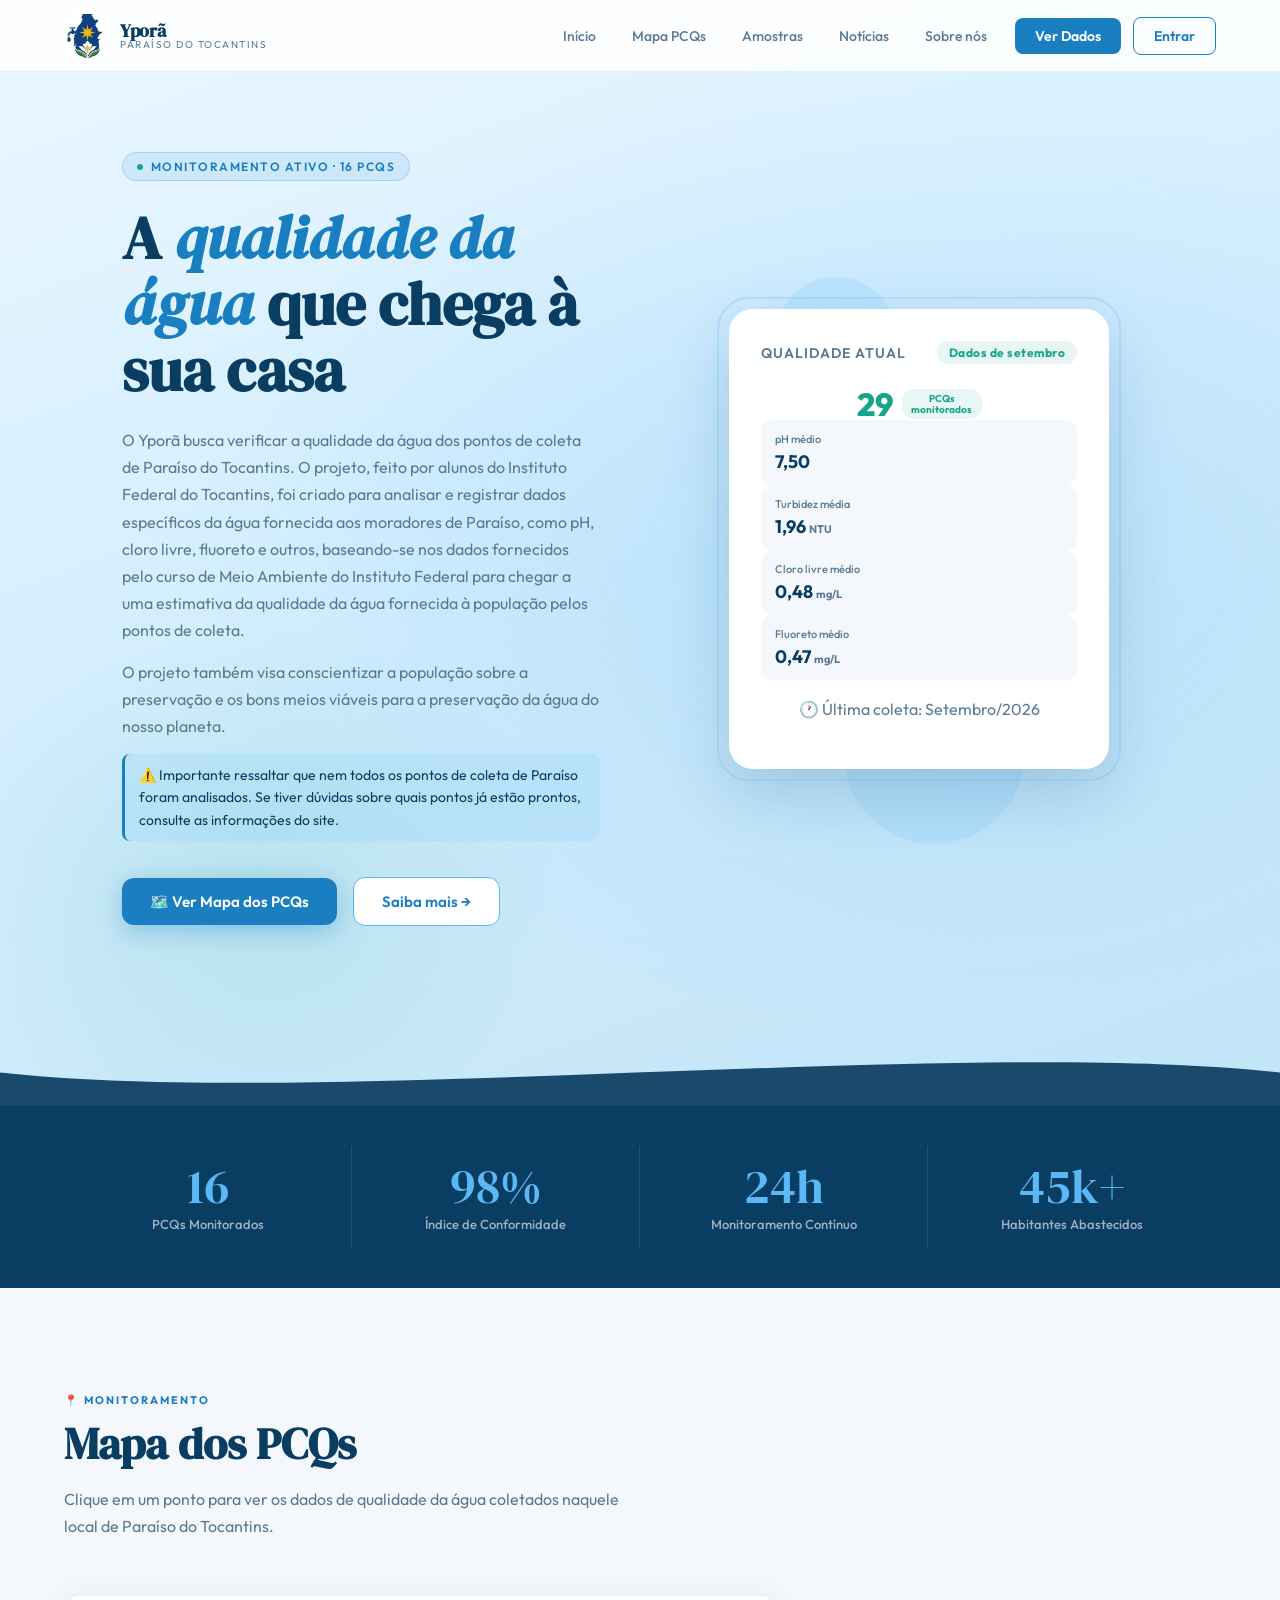
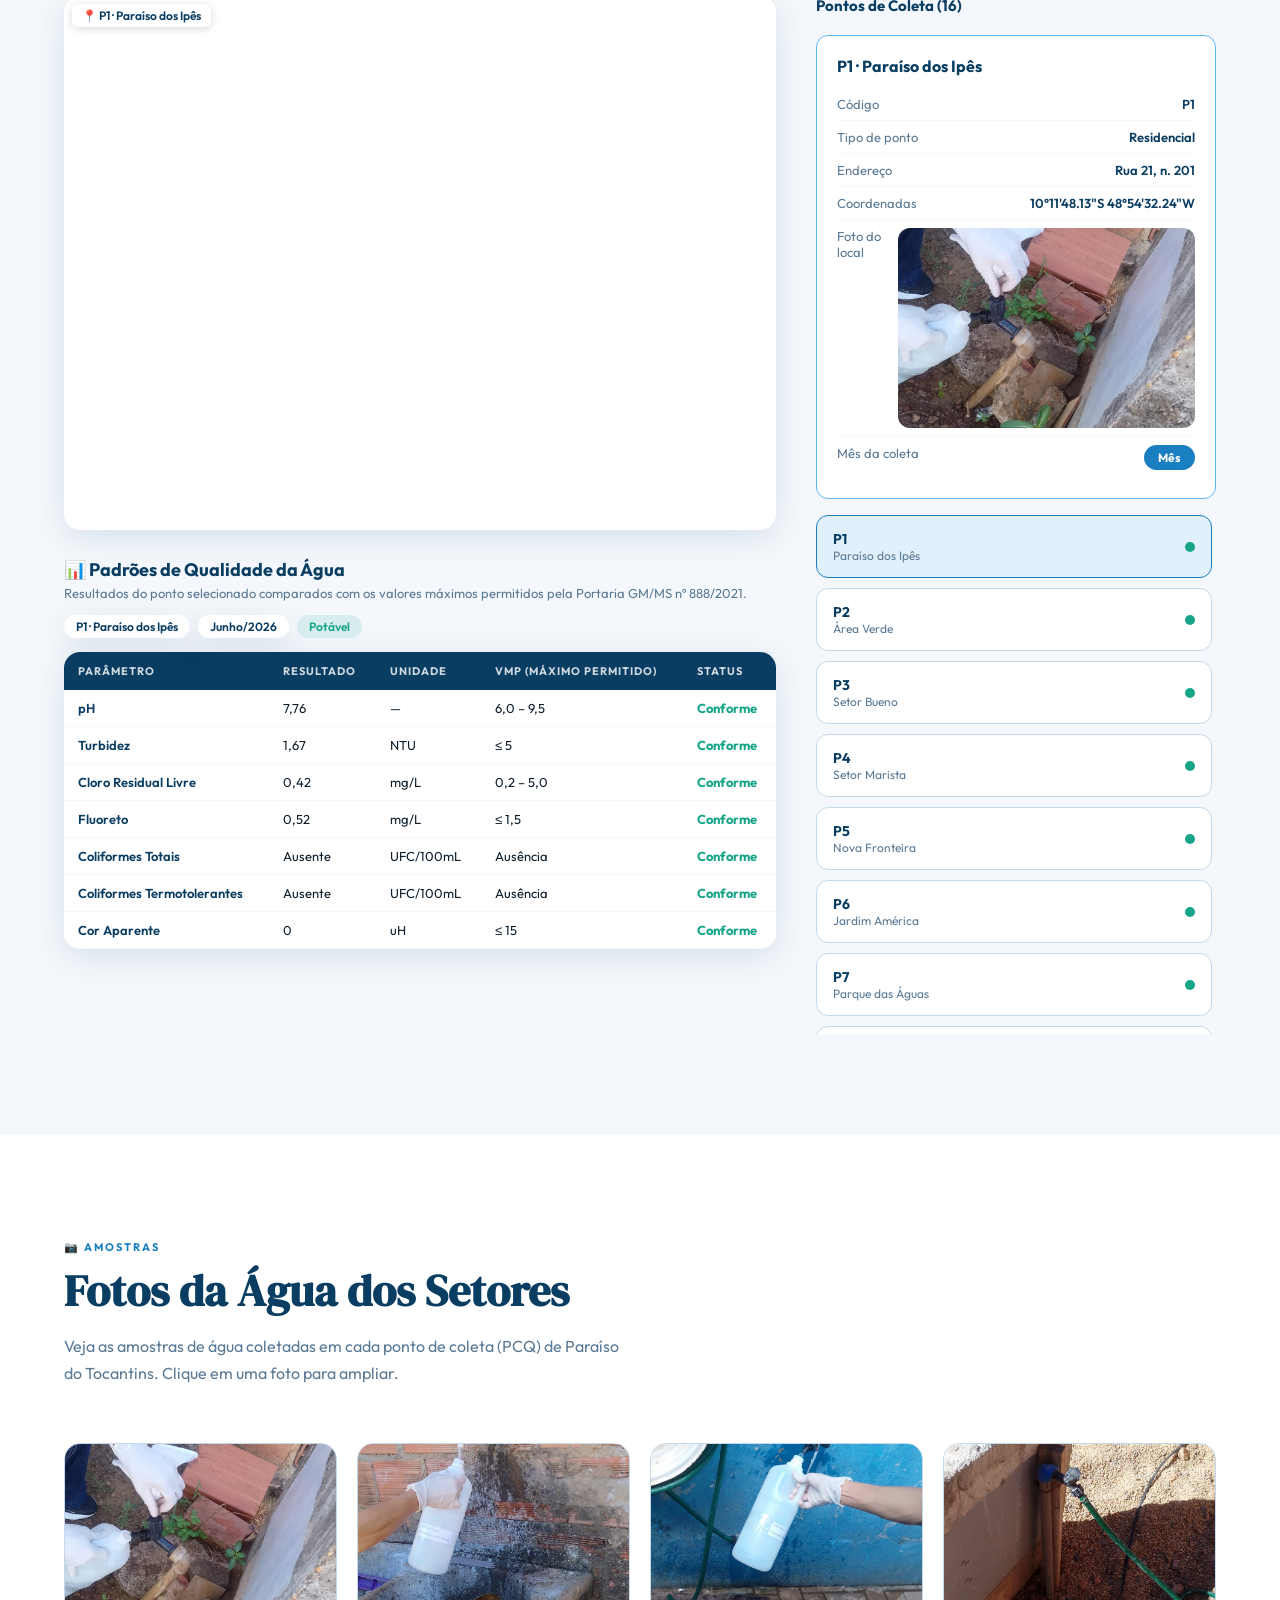
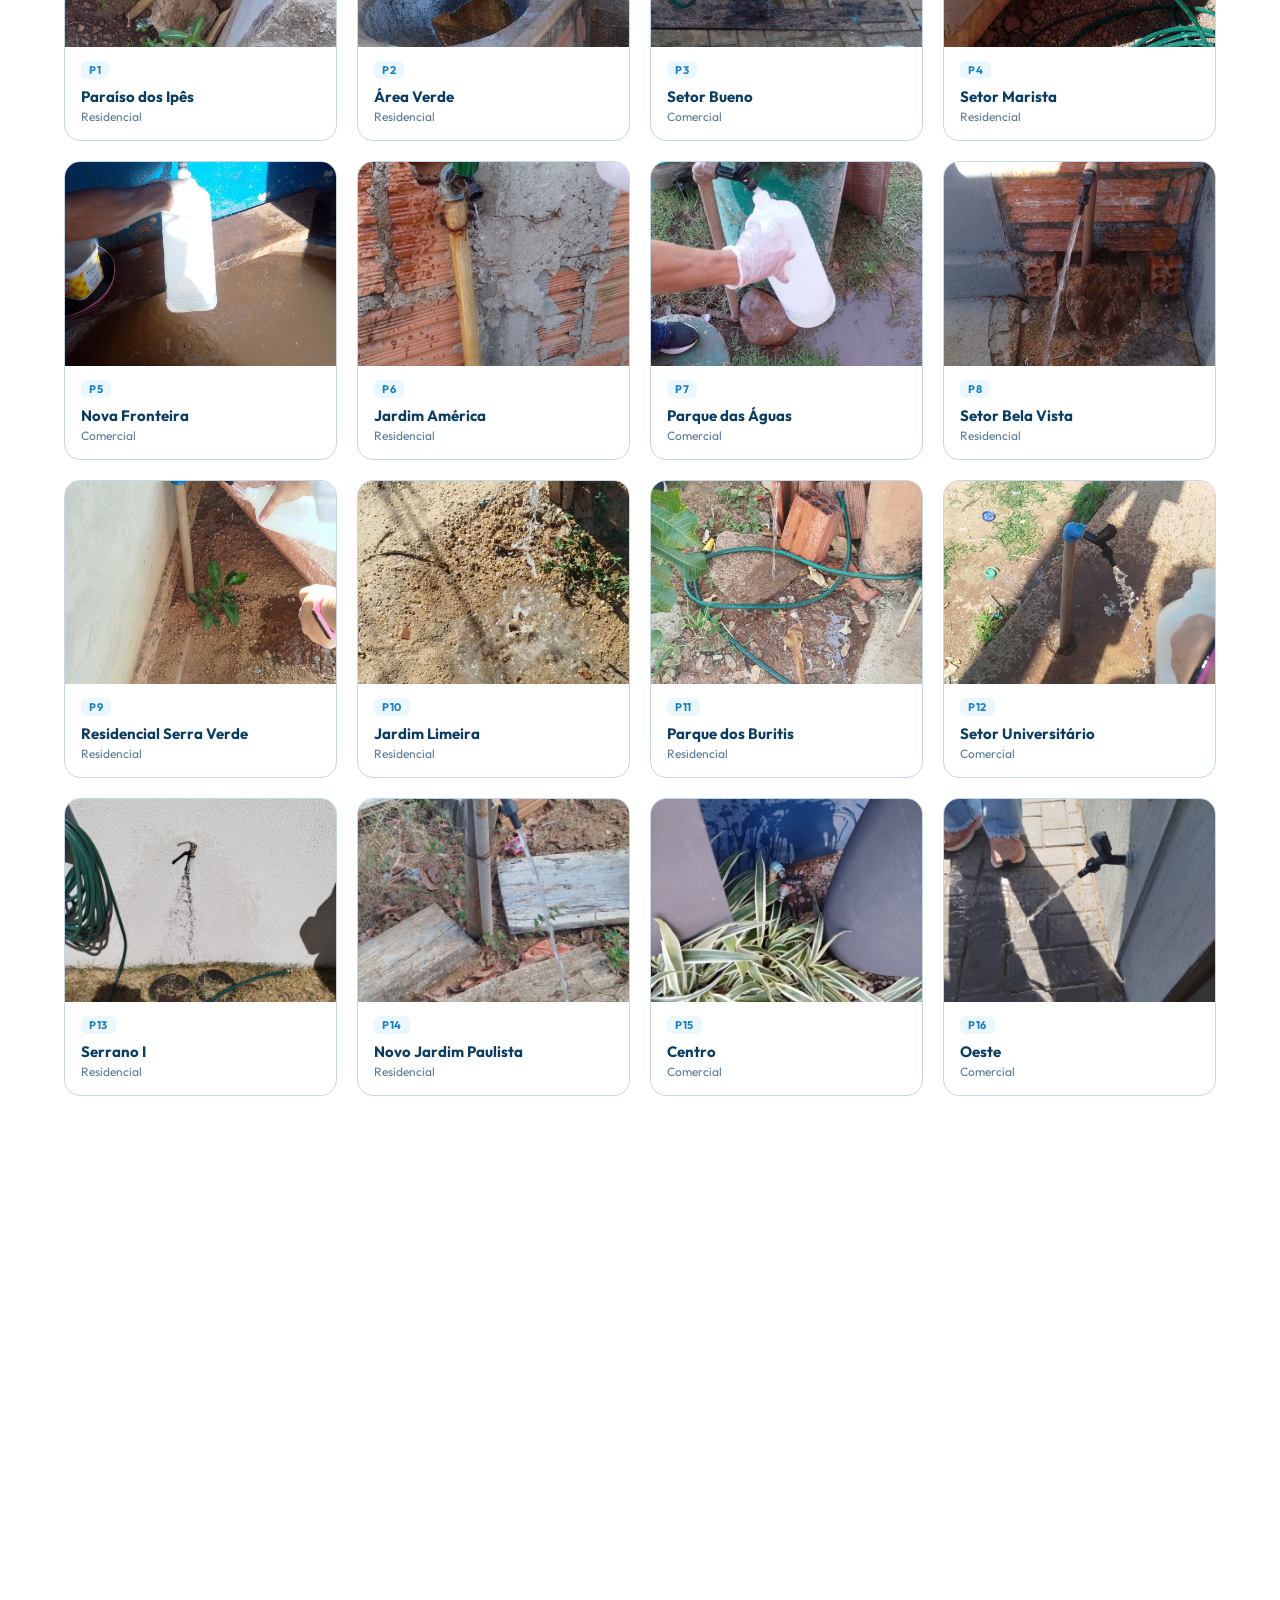
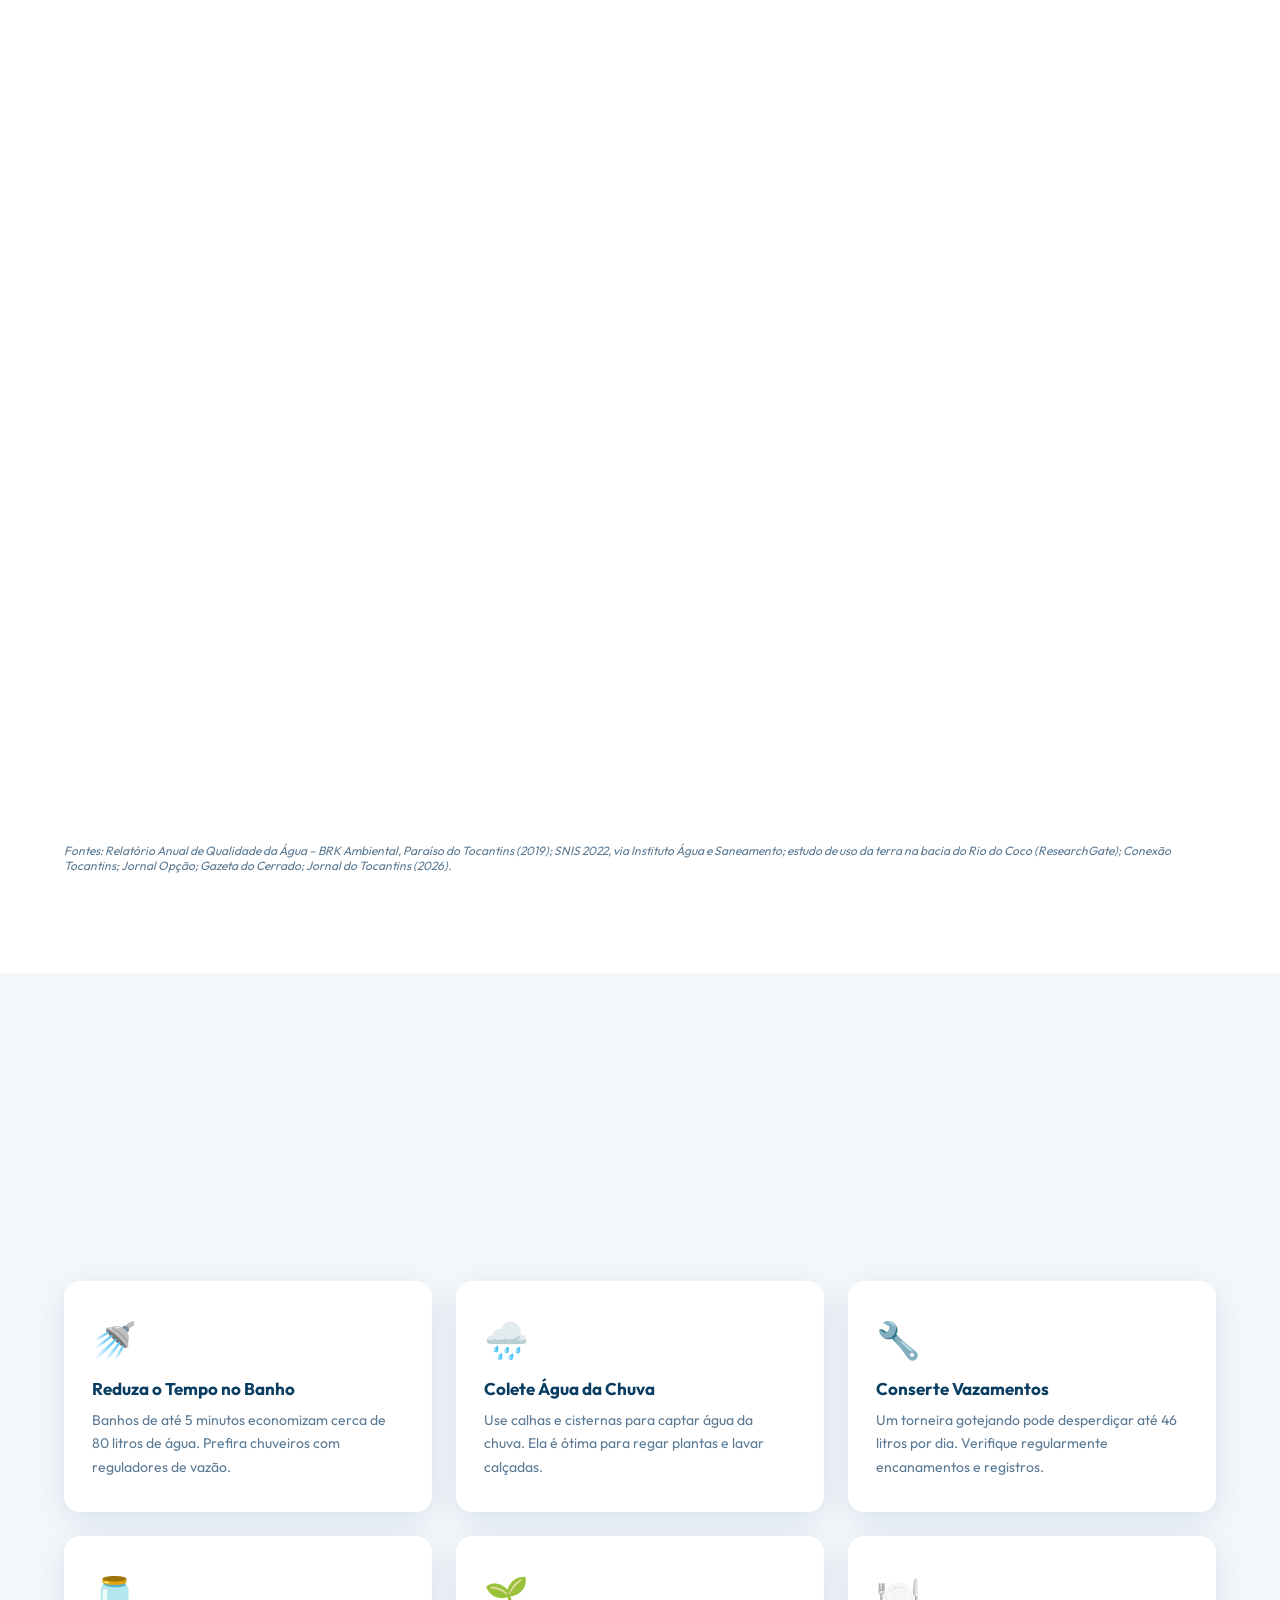
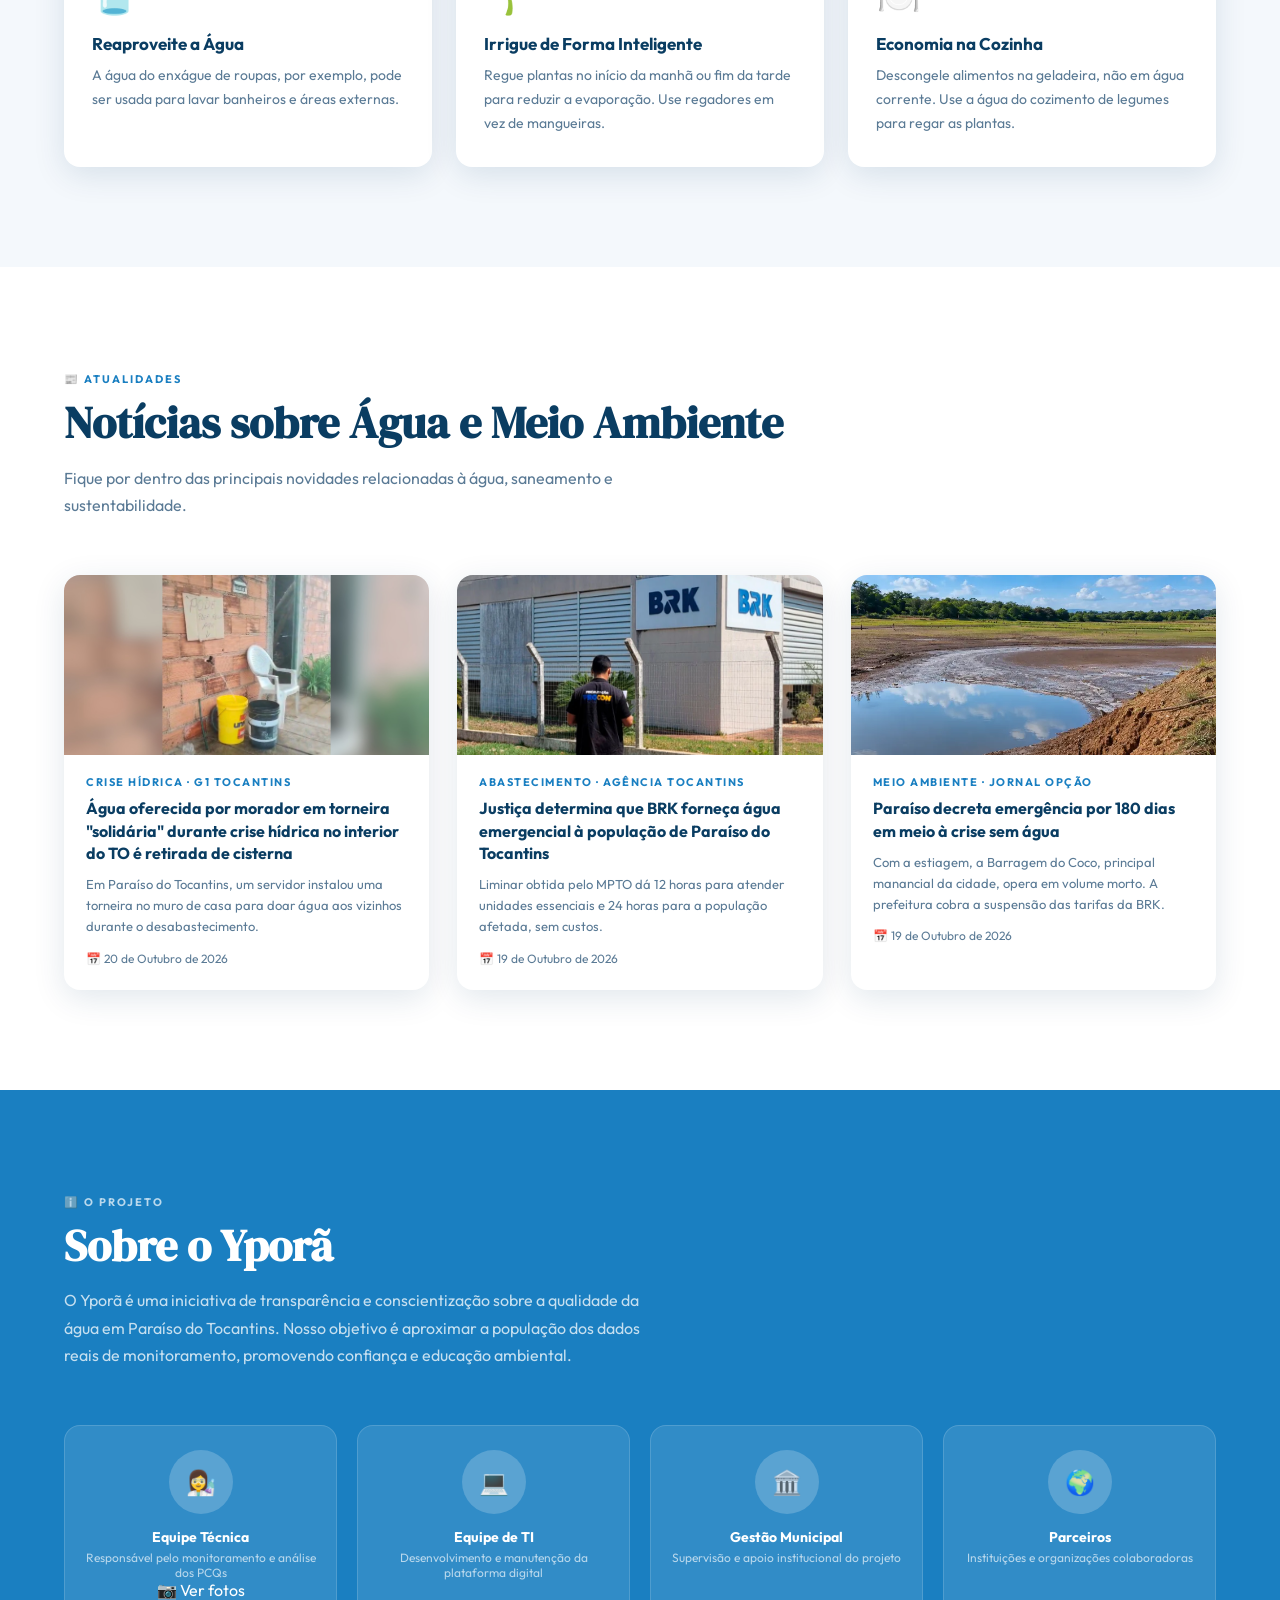
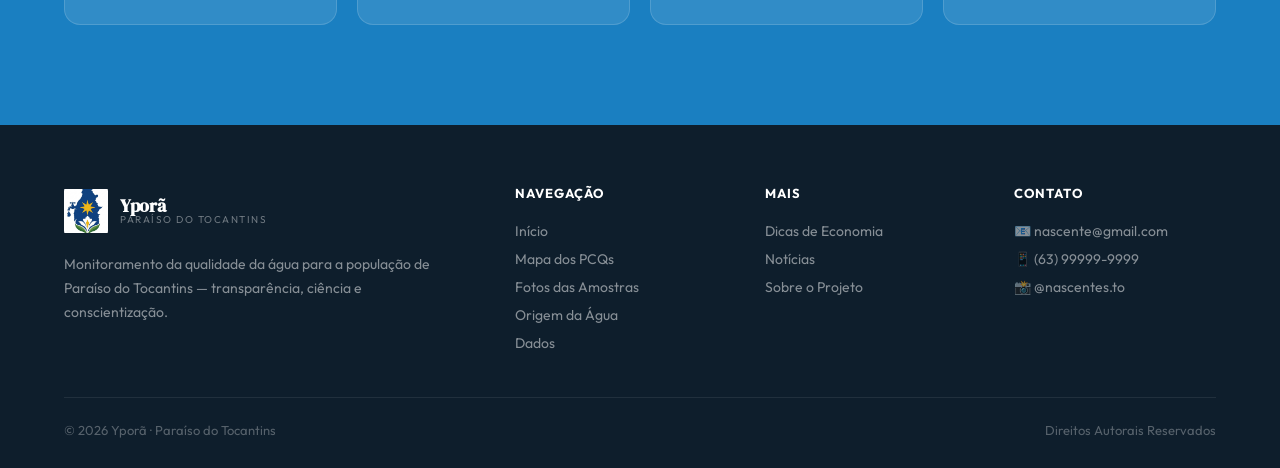
==== commit 67fff7d5: "atualização" ====
--- a/index.html
+++ b/index.html
@@ -1,16 +1,5 @@
 ﻿<!DOCTYPE html>
 <html lang="pt-BR">
-<!-- ============================================================
-     YPORÃ · PÁGINA PRINCIPAL (index.html)
-     Seções da página, na ordem em que aparecem:
-       1. Cabeçalho (menu)          7. Dicas
-       2. Início (hero)             8. Notícias
-       3. Barra de números          9. Sobre o projeto + fotos da equipe
-       4. Mapa dos PCQs            10. Rodapé
-       5. Amostras                 11. Janela (modal) da amostra
-       6. Origem da água           12. Scripts
-     Estilos em style.css · comportamento e dados em script.js
-     ============================================================ -->
 <head>
 <meta charset="UTF-8">
 <meta name="viewport" content="width=device-width, initial-scale=1.0">
@@ -21,11 +10,7 @@
 </head>
 <body>
 
-<!-- ============================================================
-     1. CABEÇALHO
-     Logo, menu de navegação e área do usuário (Entrar/Sair).
-     O botão Entrar/Sair é preenchido por script.js (seção 10).
-     ============================================================ -->
+<!-- ── HEADER ── -->
 <header id="header">
   <a href="#" class="logo-area">
     <div class="logo-icon"><img src="[data-uri]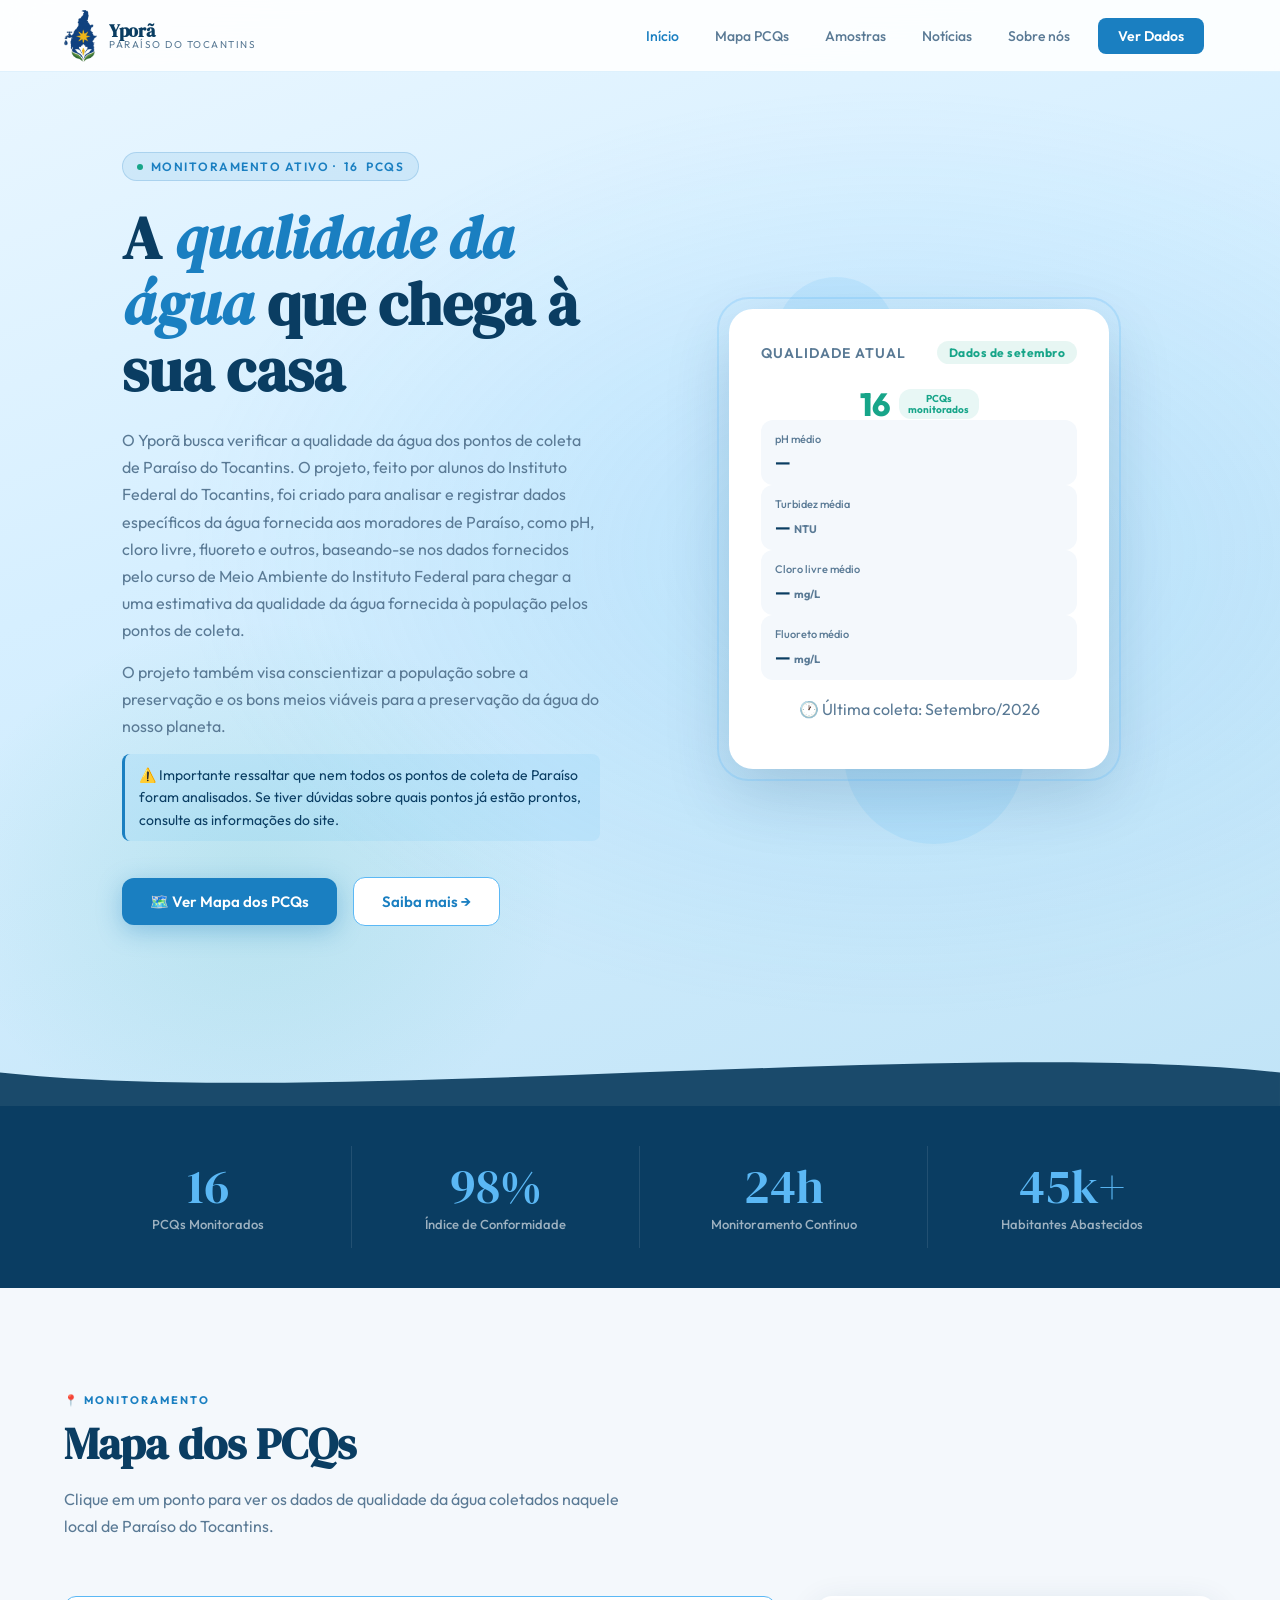
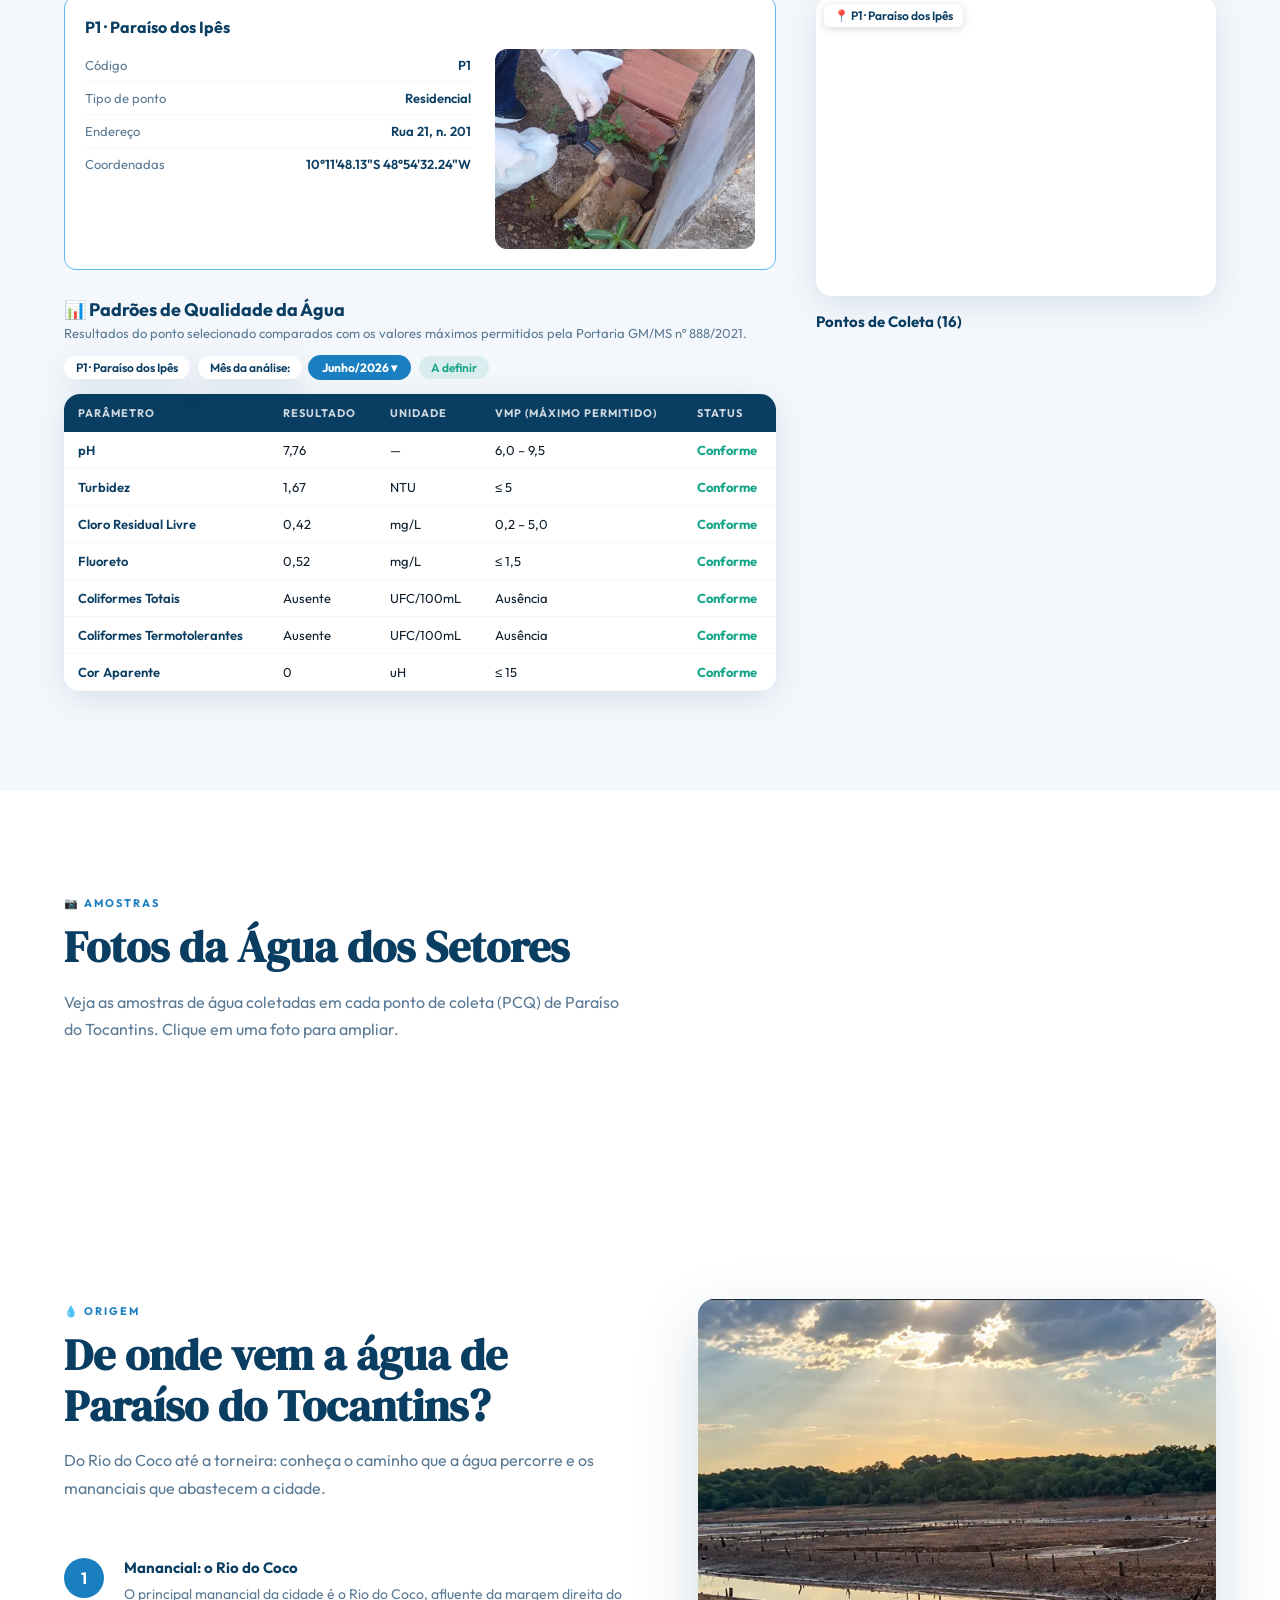
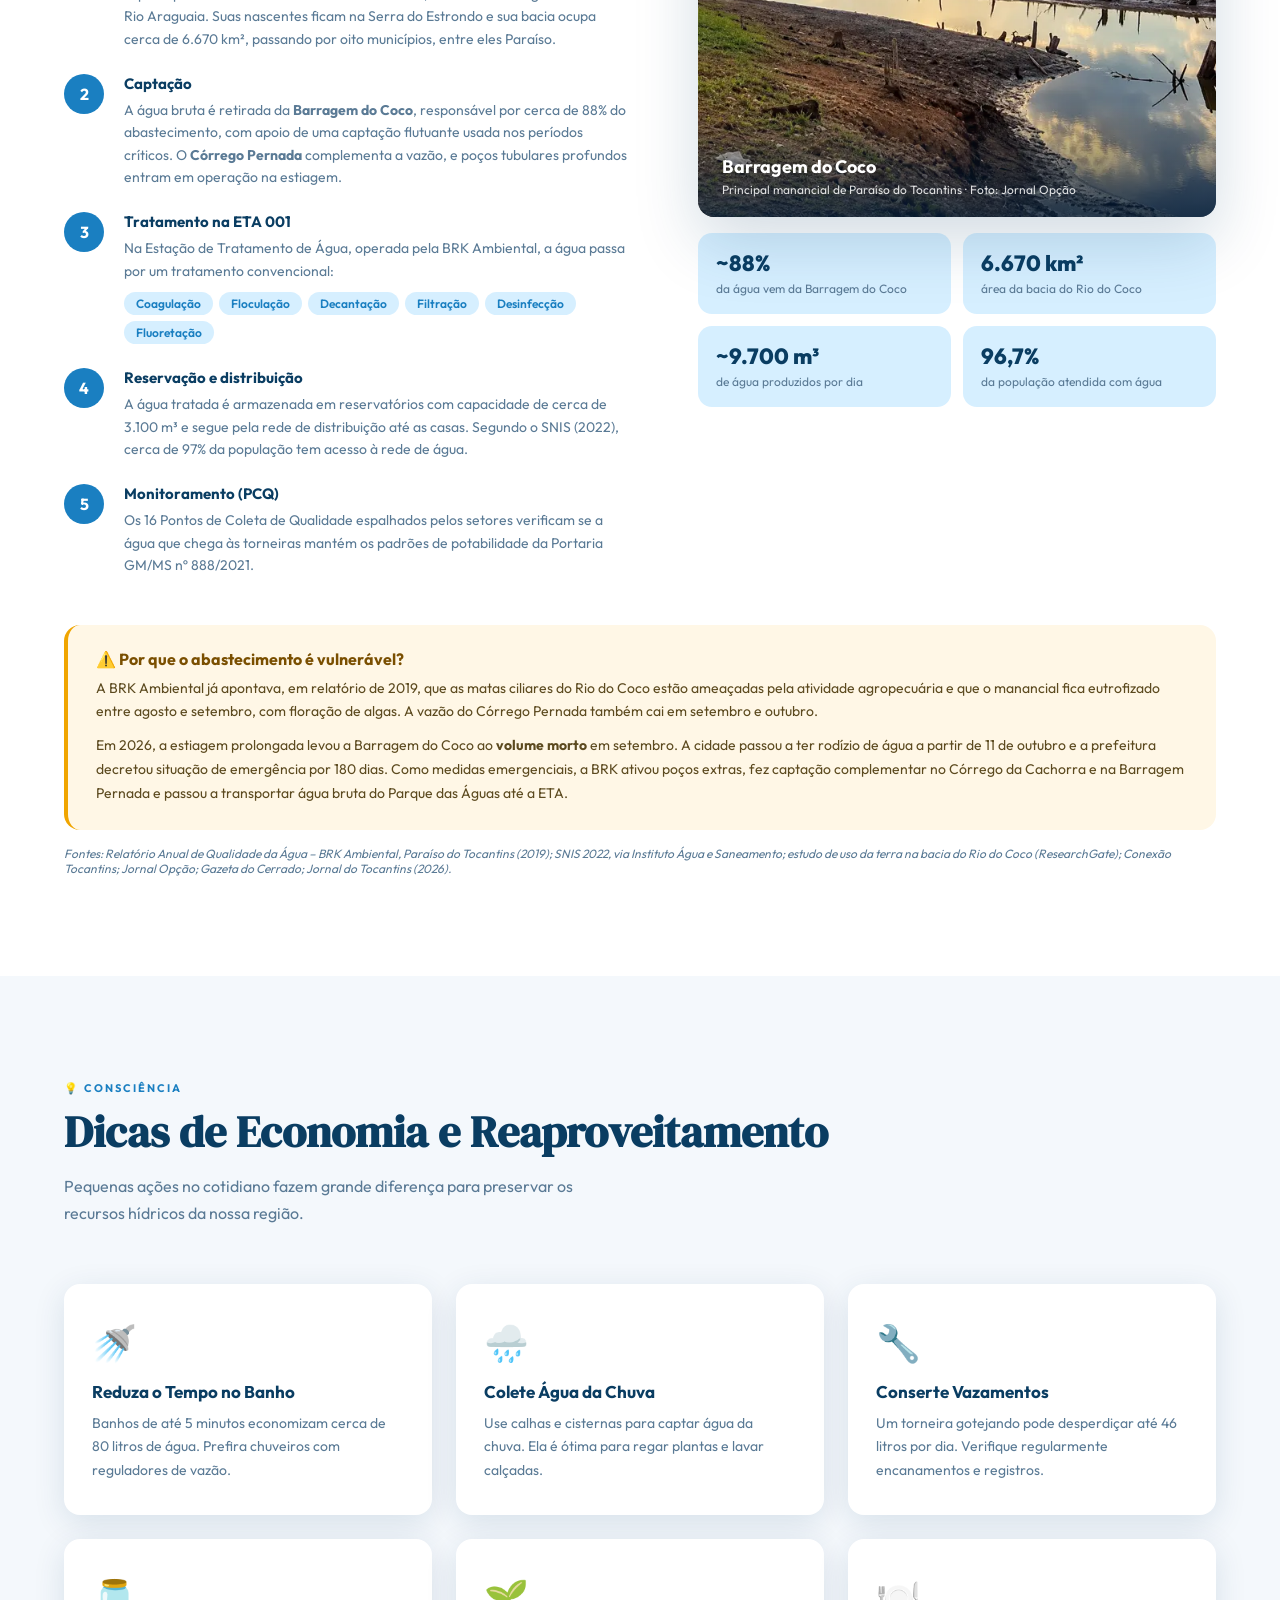
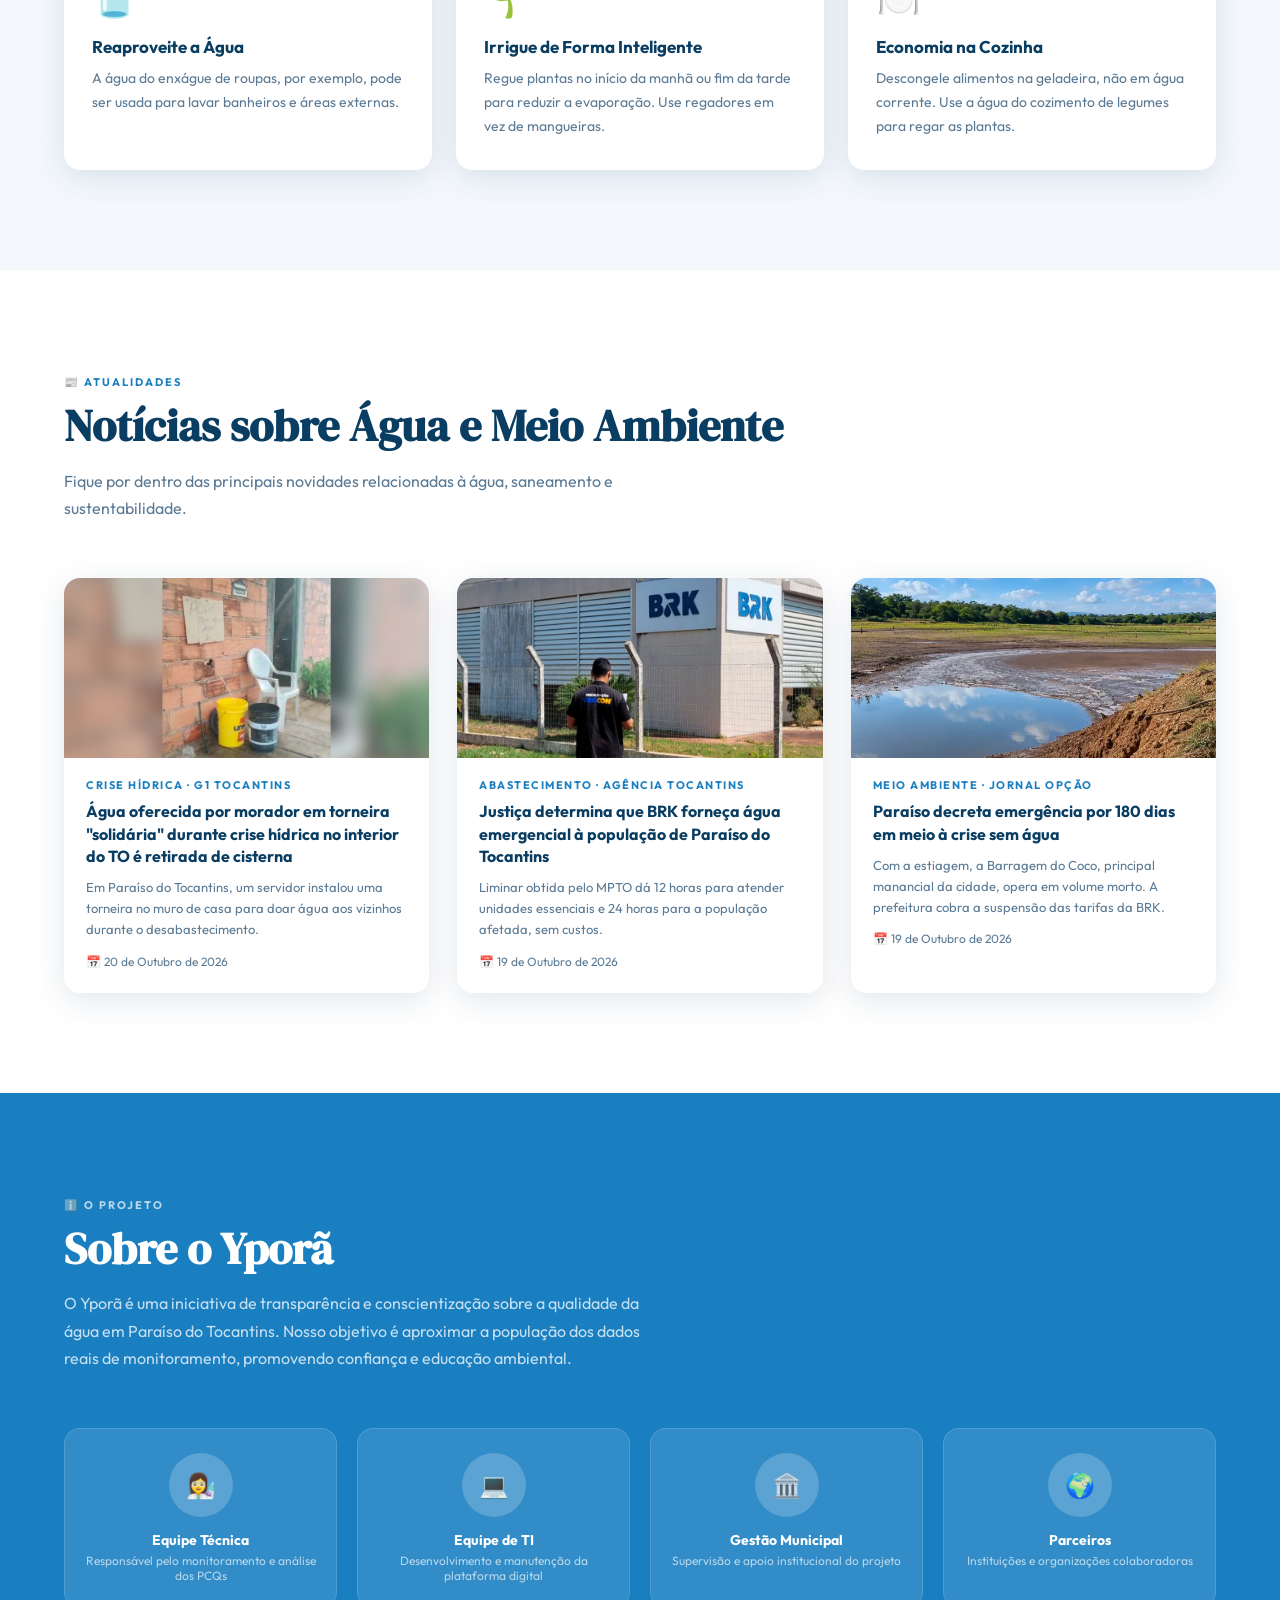
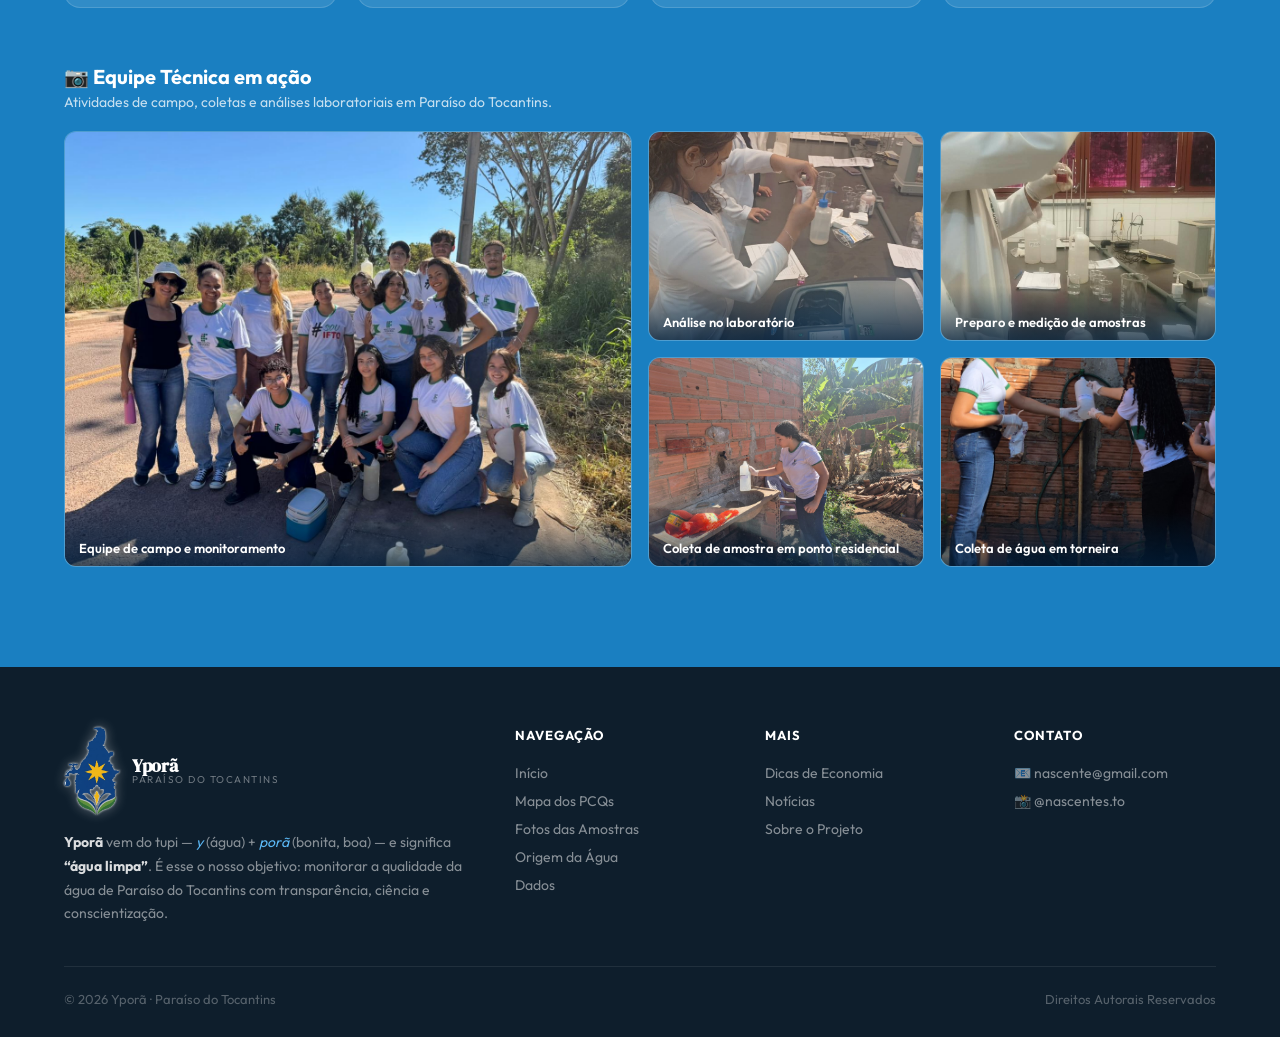
==== commit 6b51ab45: "logo arrumada" ====
--- a/index.html
+++ b/index.html
@@ -1,5 +1,16 @@
 ﻿<!DOCTYPE html>
 <html lang="pt-BR">
+<!-- ============================================================
+     YPORÃ · PÁGINA PRINCIPAL (index.html)
+     Seções da página, na ordem em que aparecem:
+       1. Cabeçalho (menu)          7. Dicas
+       2. Início (hero)             8. Notícias
+       3. Barra de números          9. Sobre o projeto + fotos da equipe
+       4. Mapa dos PCQs            10. Rodapé
+       5. Amostras                 11. Janela (modal) da amostra
+       6. Origem da água           12. Scripts
+     Estilos em style.css · comportamento e dados em script.js
+     ============================================================ -->
 <head>
 <meta charset="UTF-8">
 <meta name="viewport" content="width=device-width, initial-scale=1.0">
@@ -10,10 +21,14 @@
 </head>
 <body>
 
-<!-- ── HEADER ── -->
+<!-- ============================================================
+     1. CABEÇALHO
+     Logo, menu de navegação e área do usuário (Entrar/Sair).
+     O botão Entrar/Sair é preenchido por script.js (seção 10).
+     ============================================================ -->
 <header id="header">
   <a href="#" class="logo-area">
-    <div class="logo-icon"><img src="[data-uri]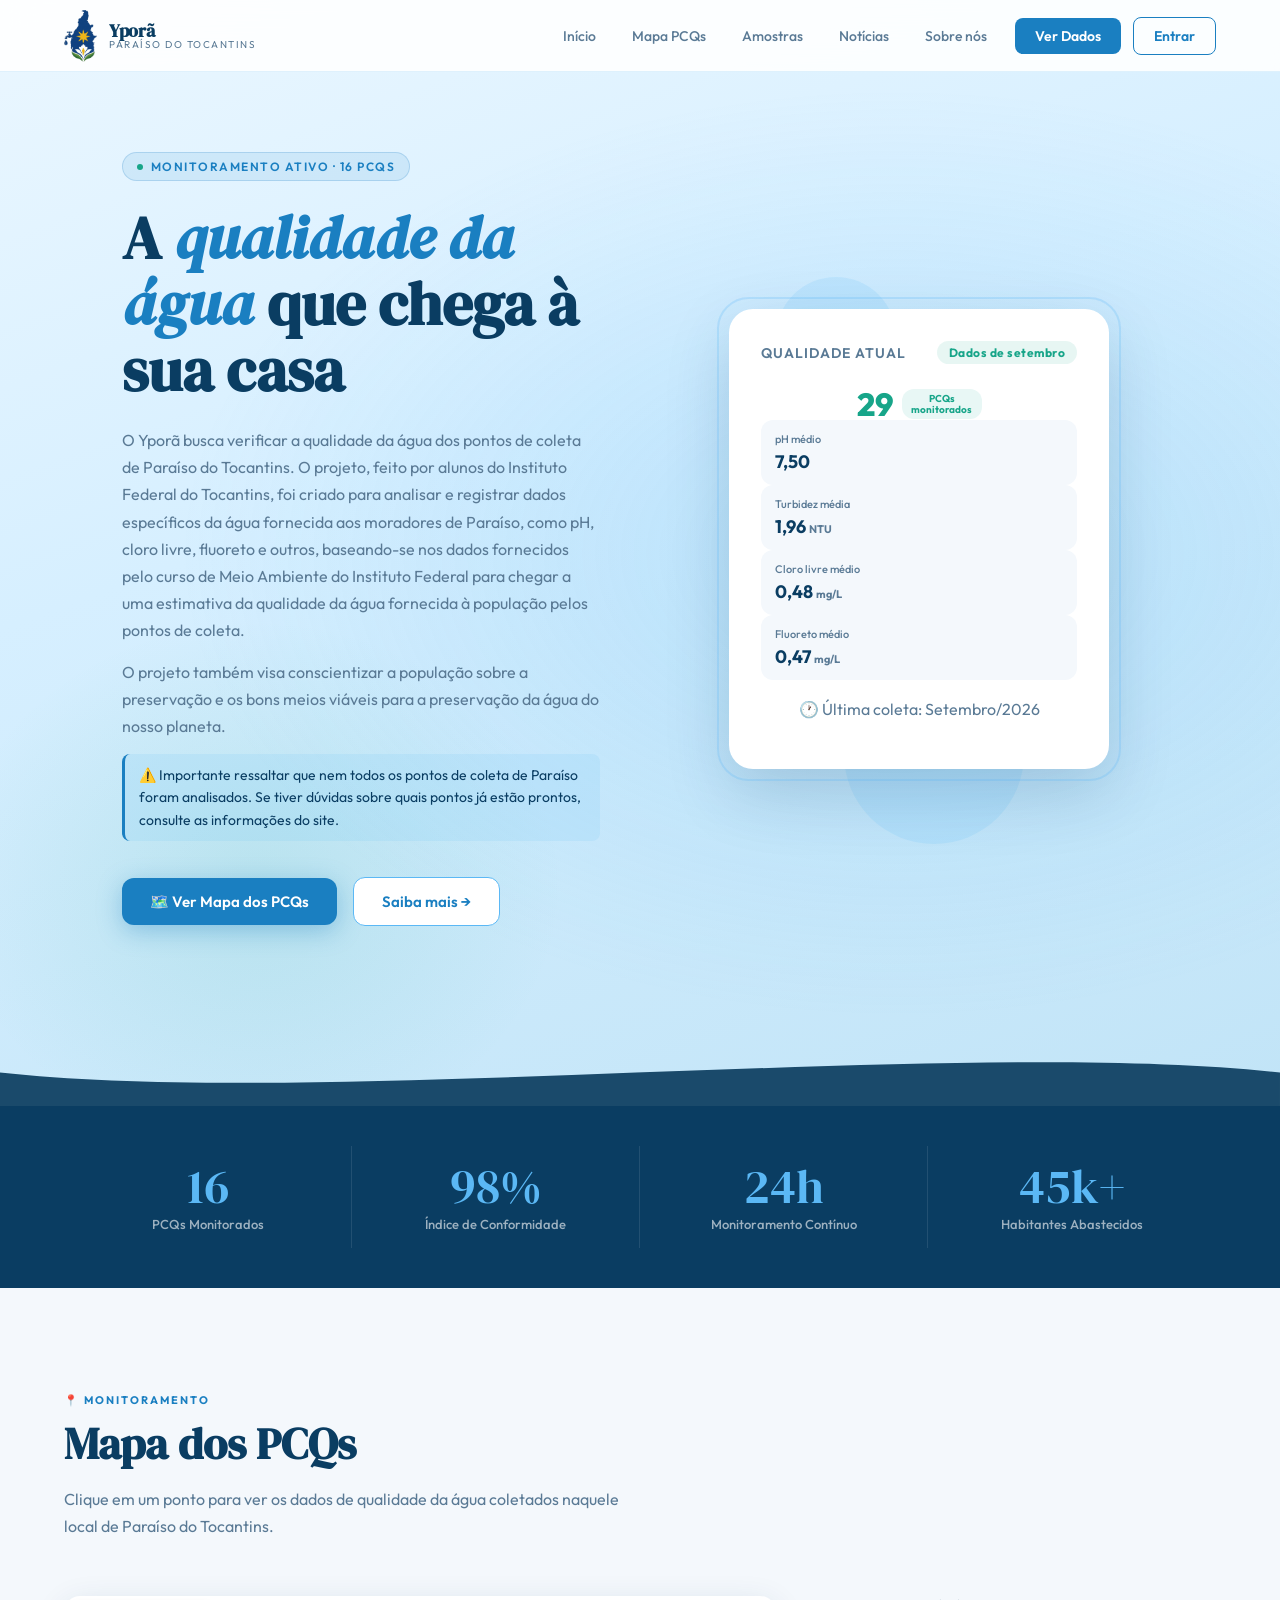
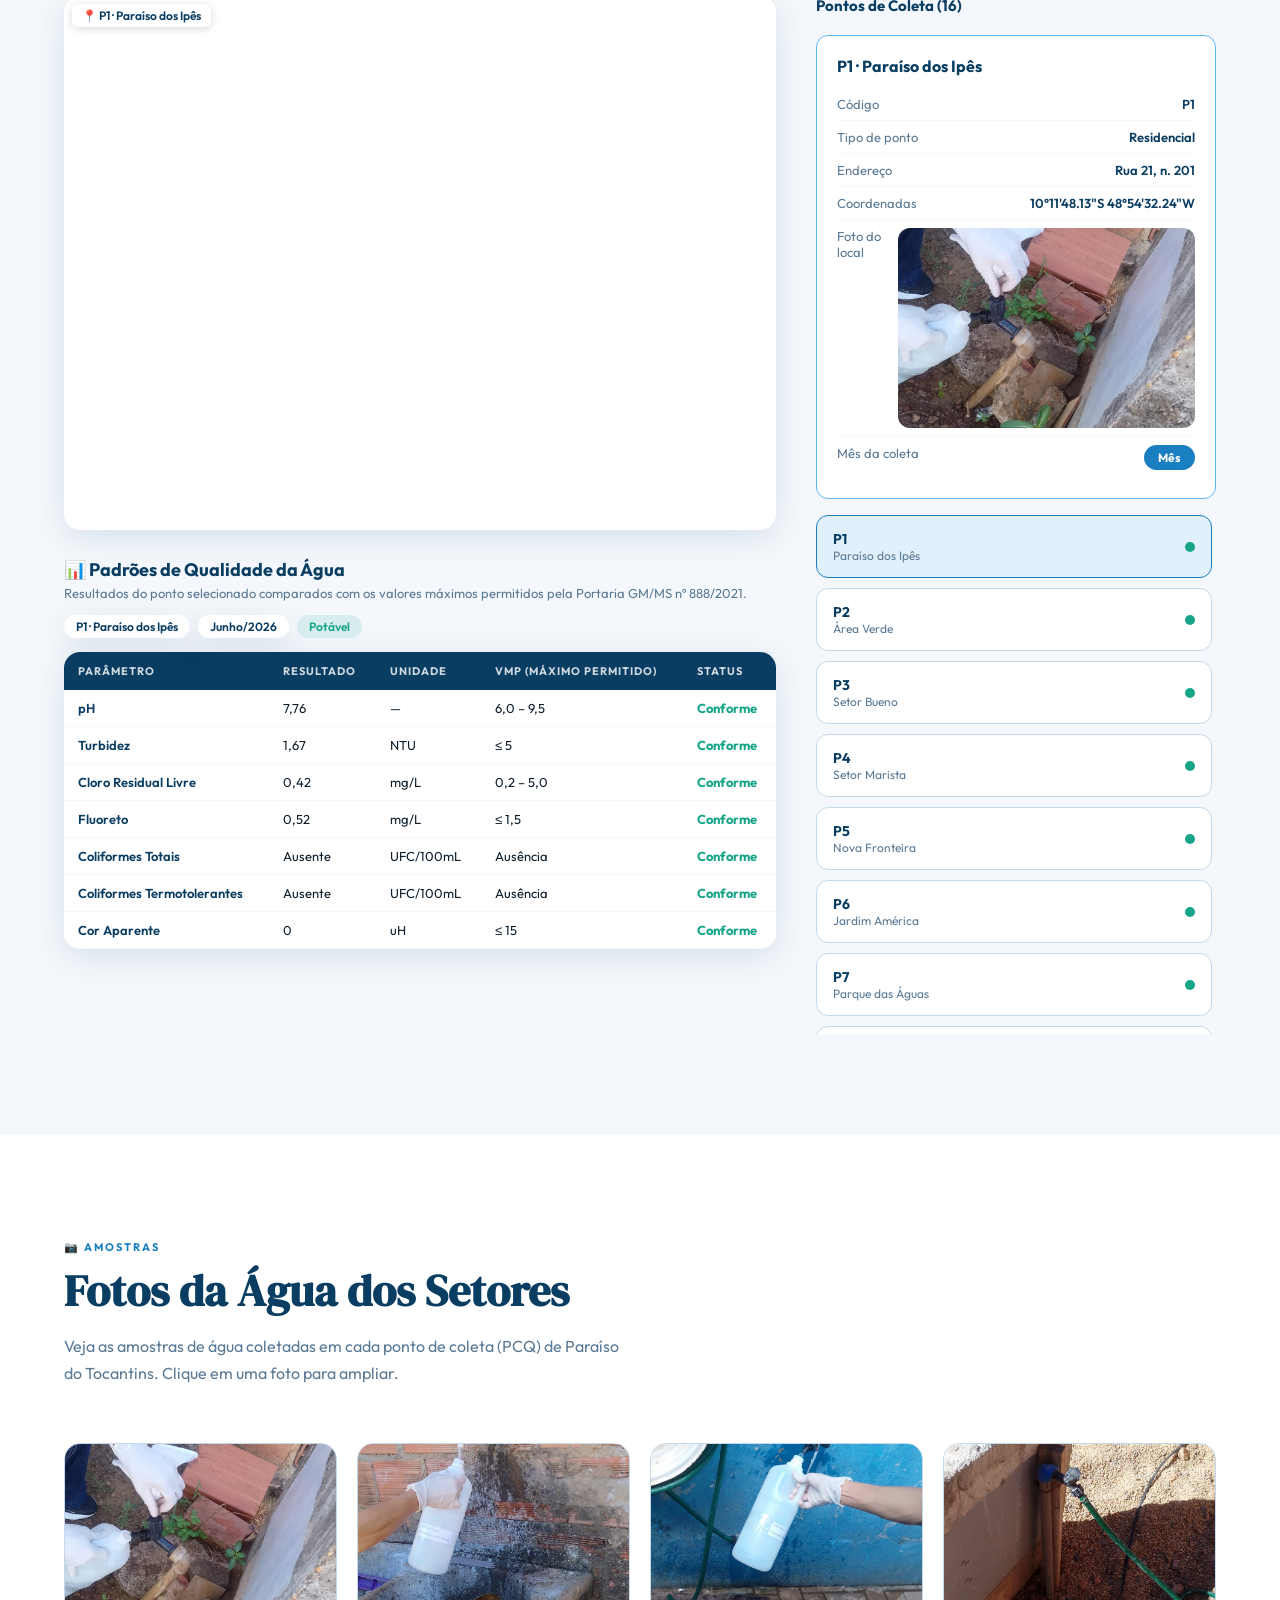
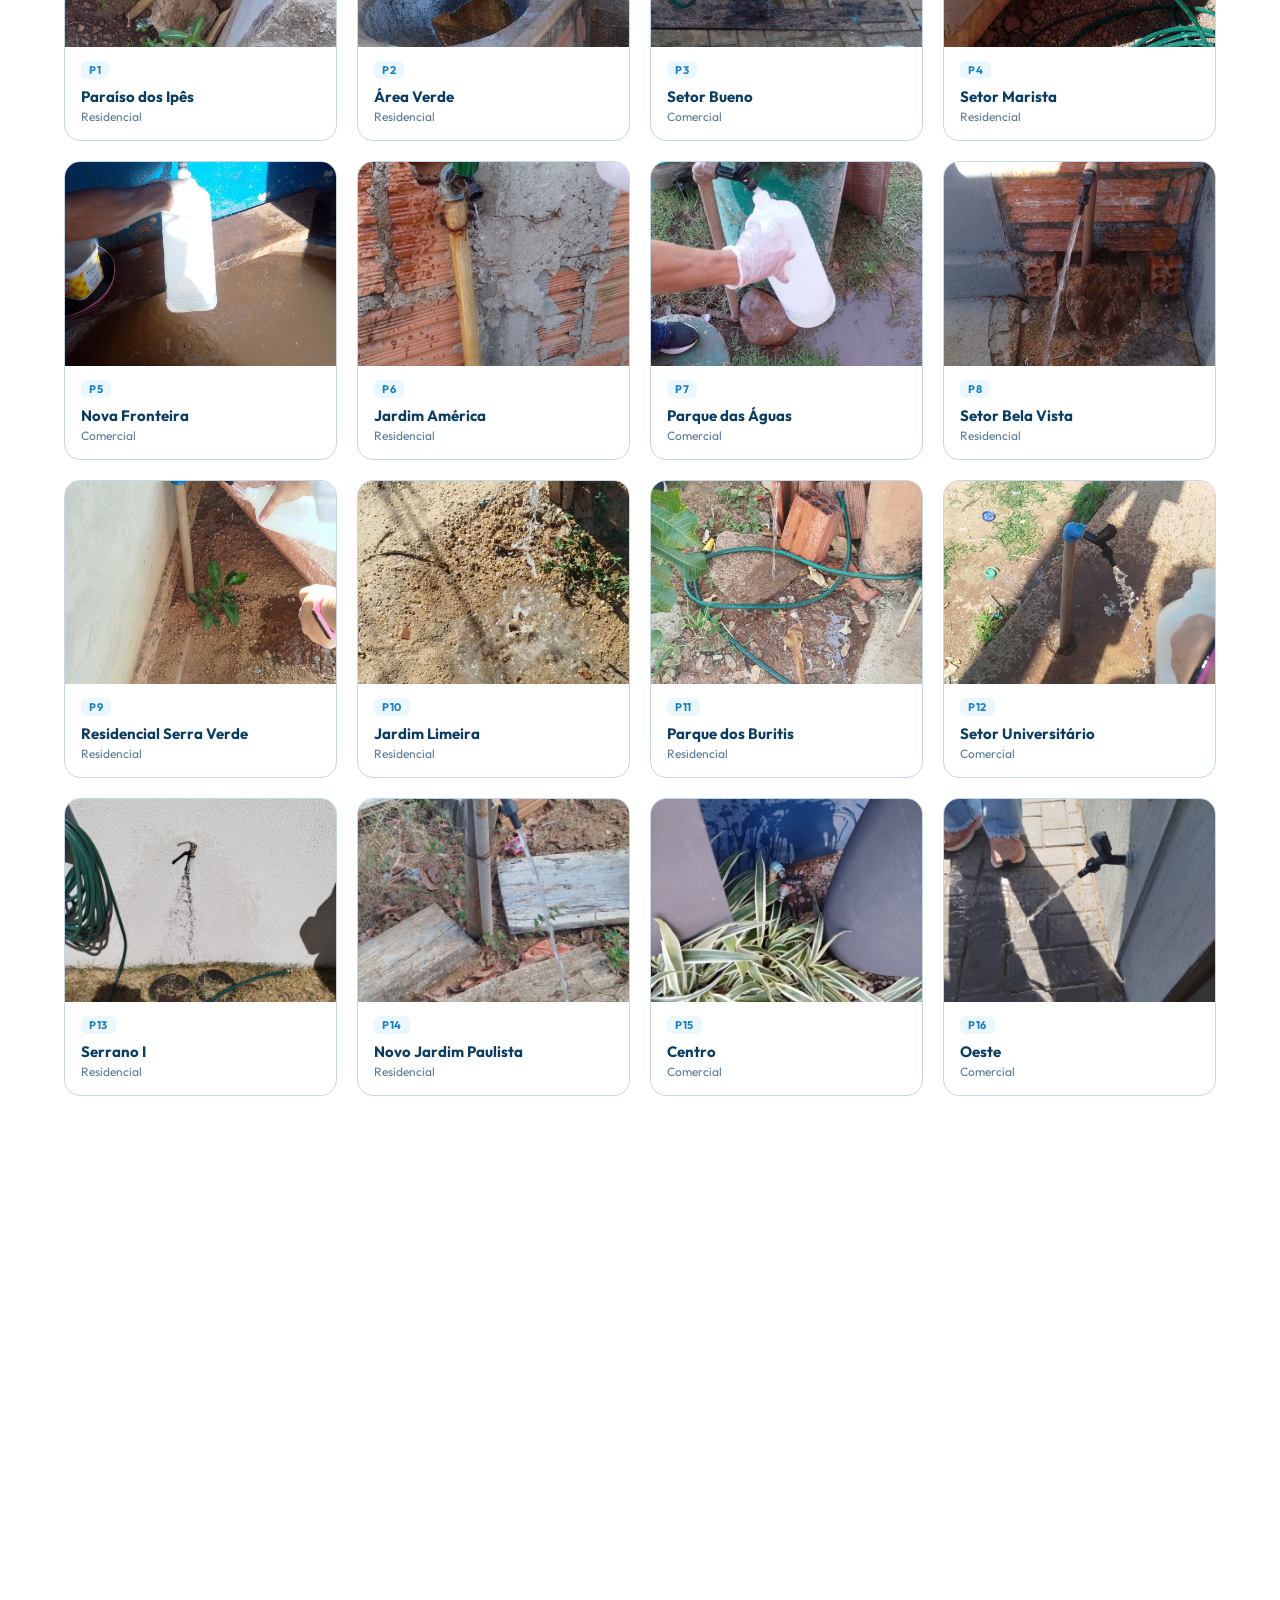
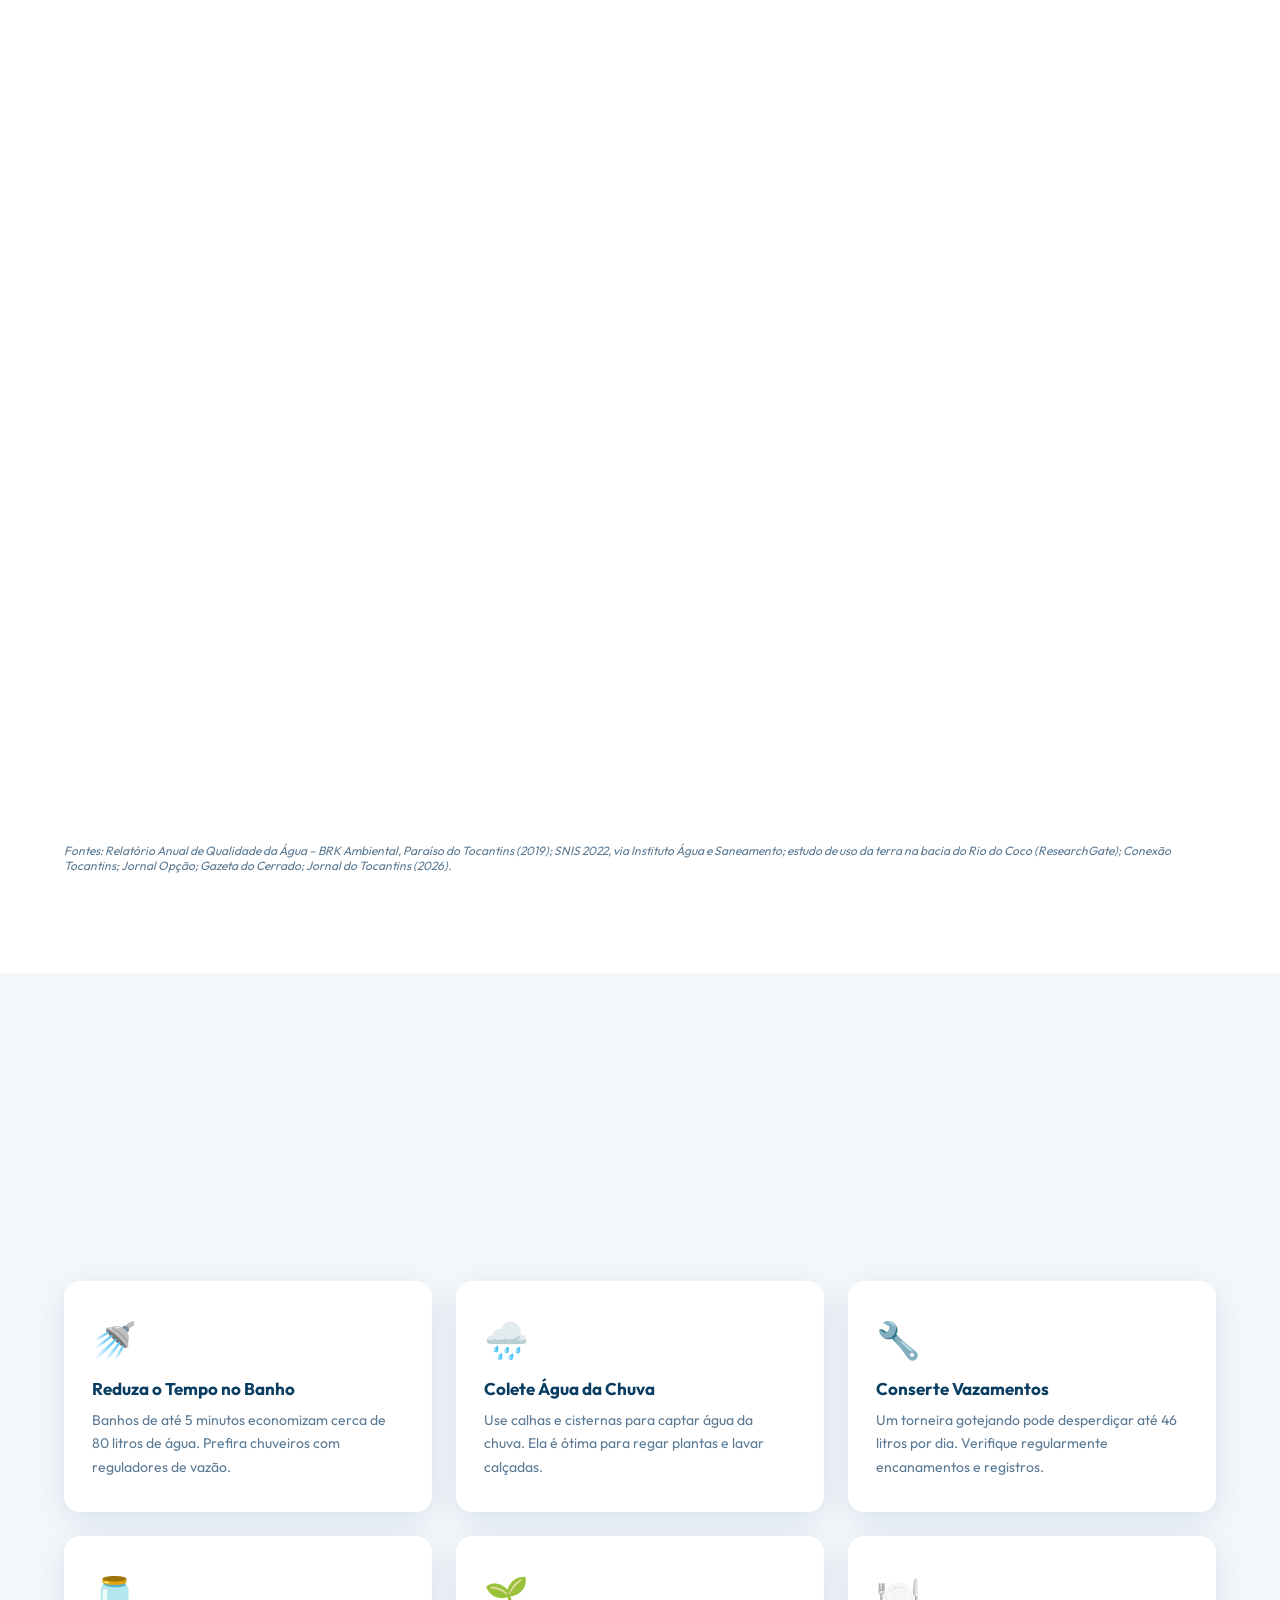
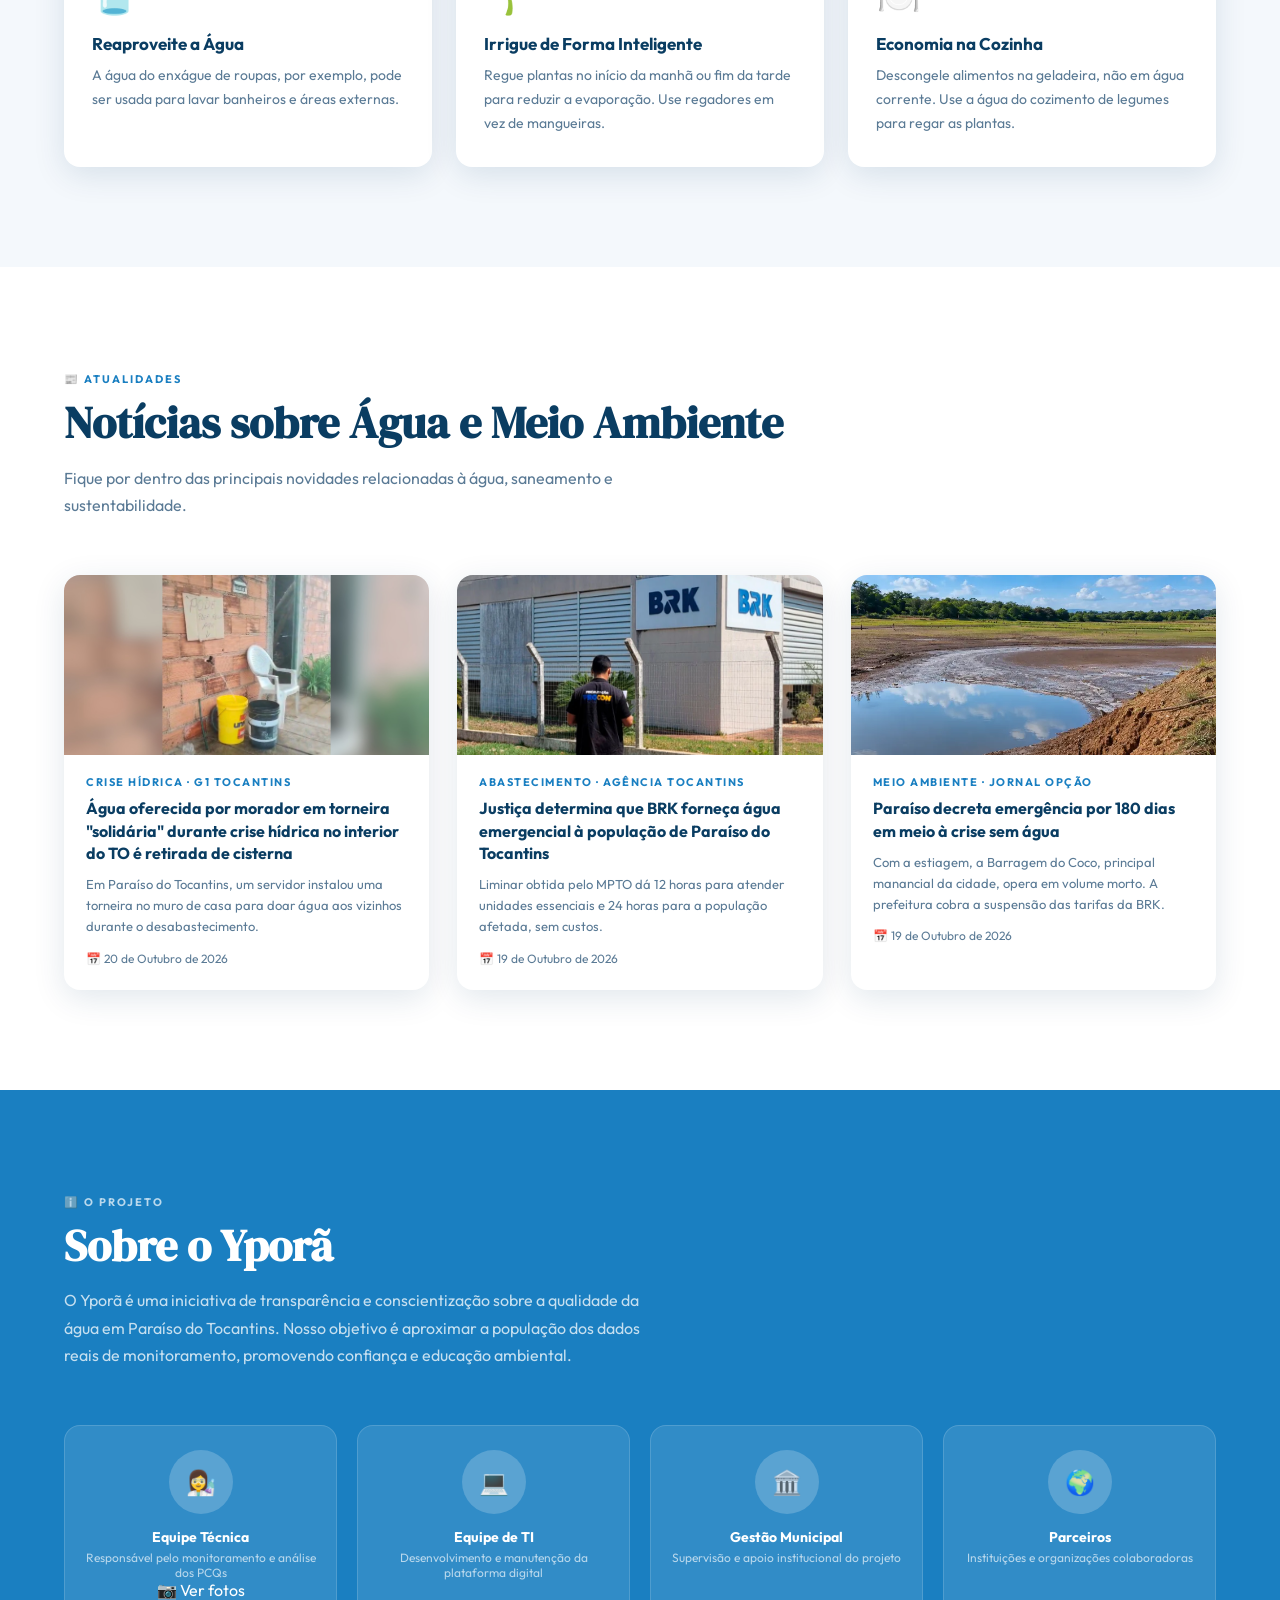
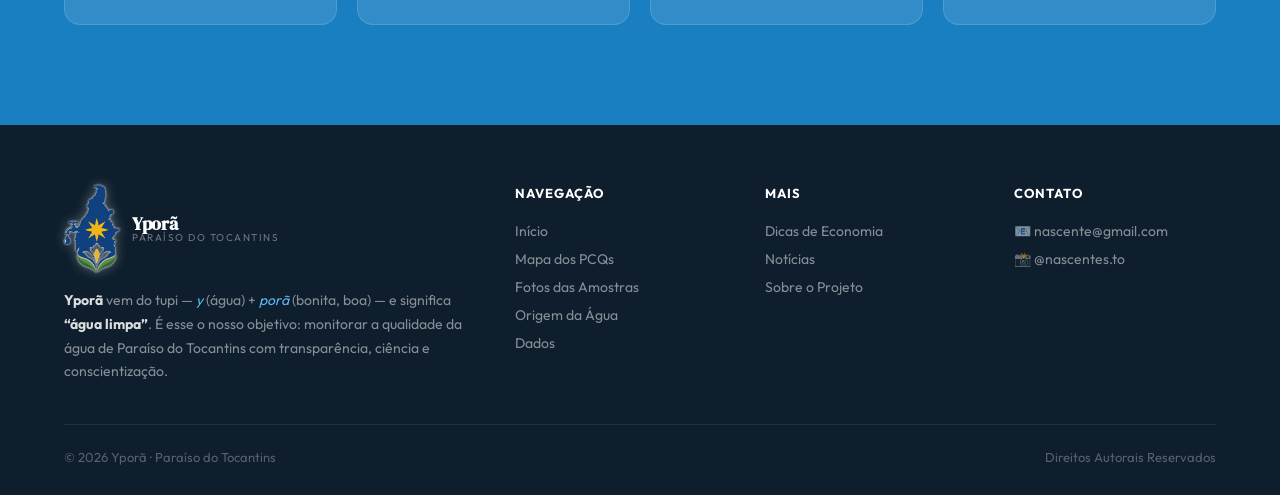
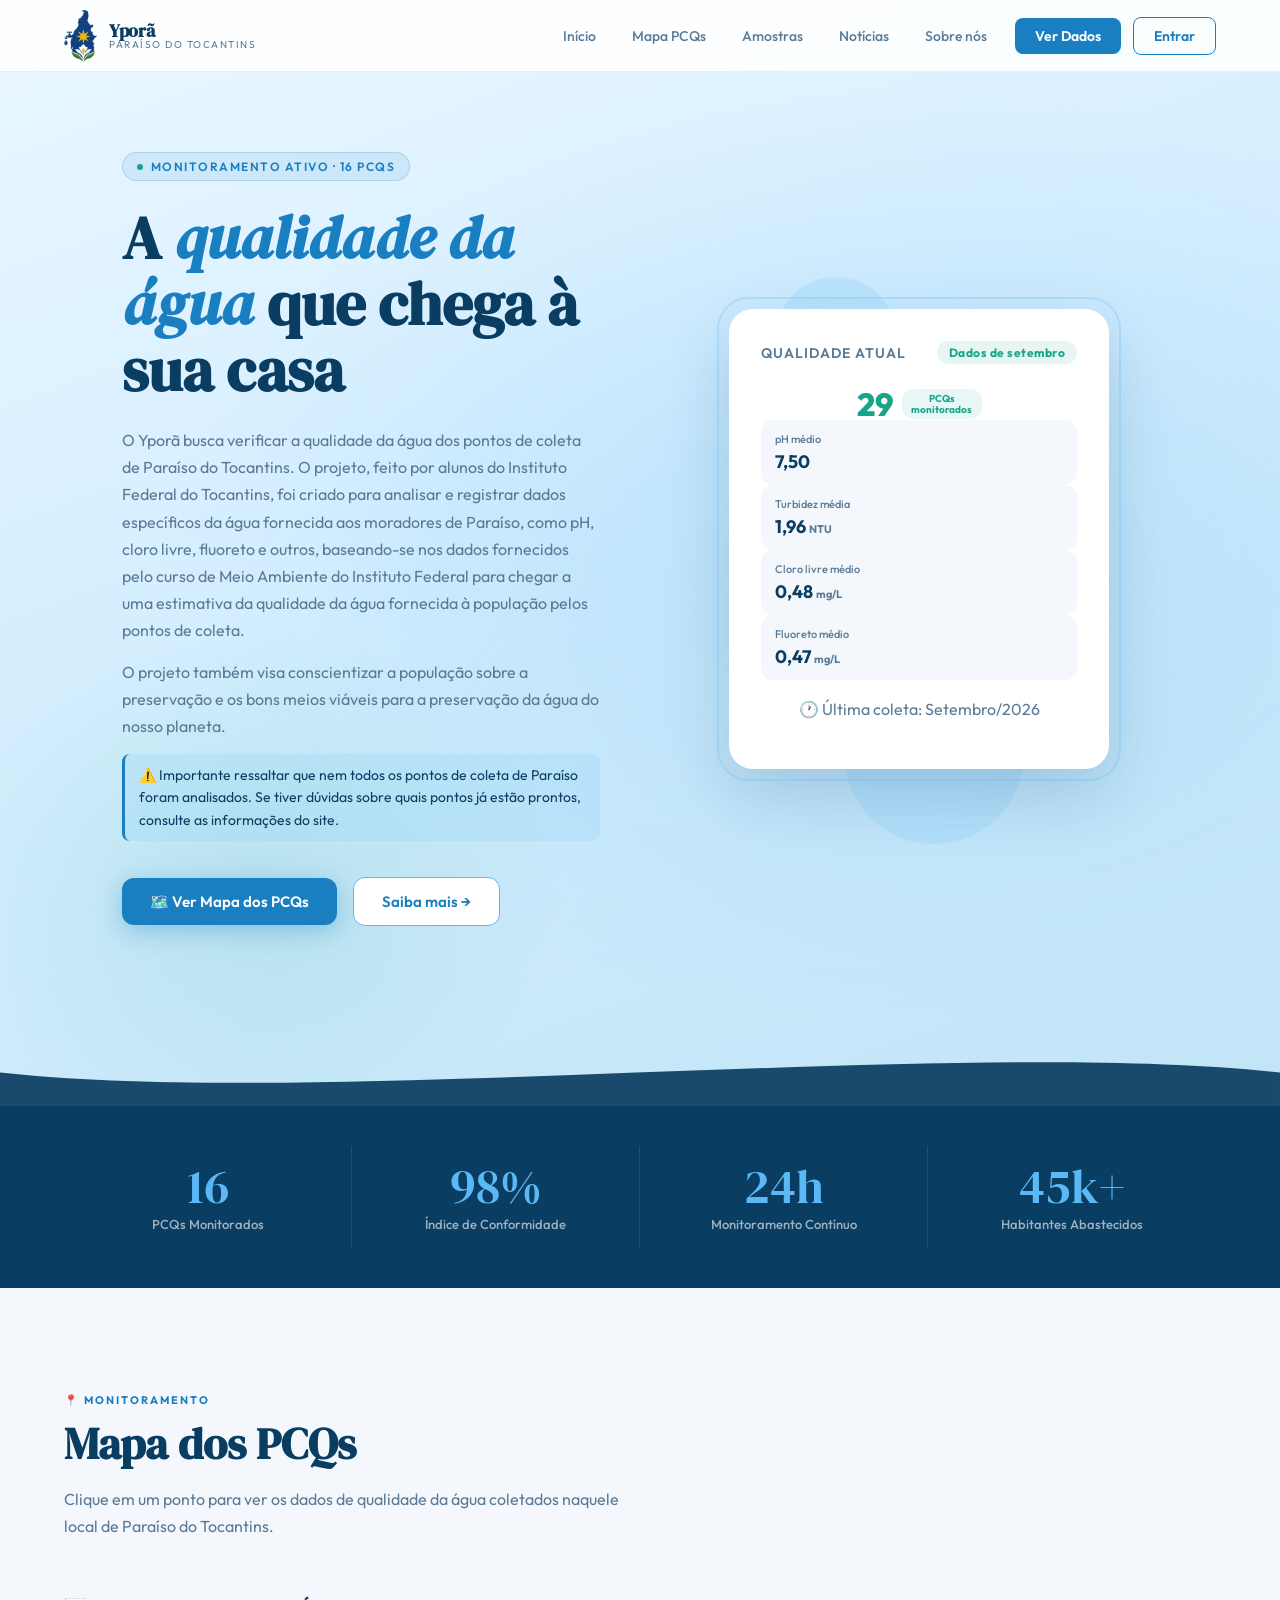
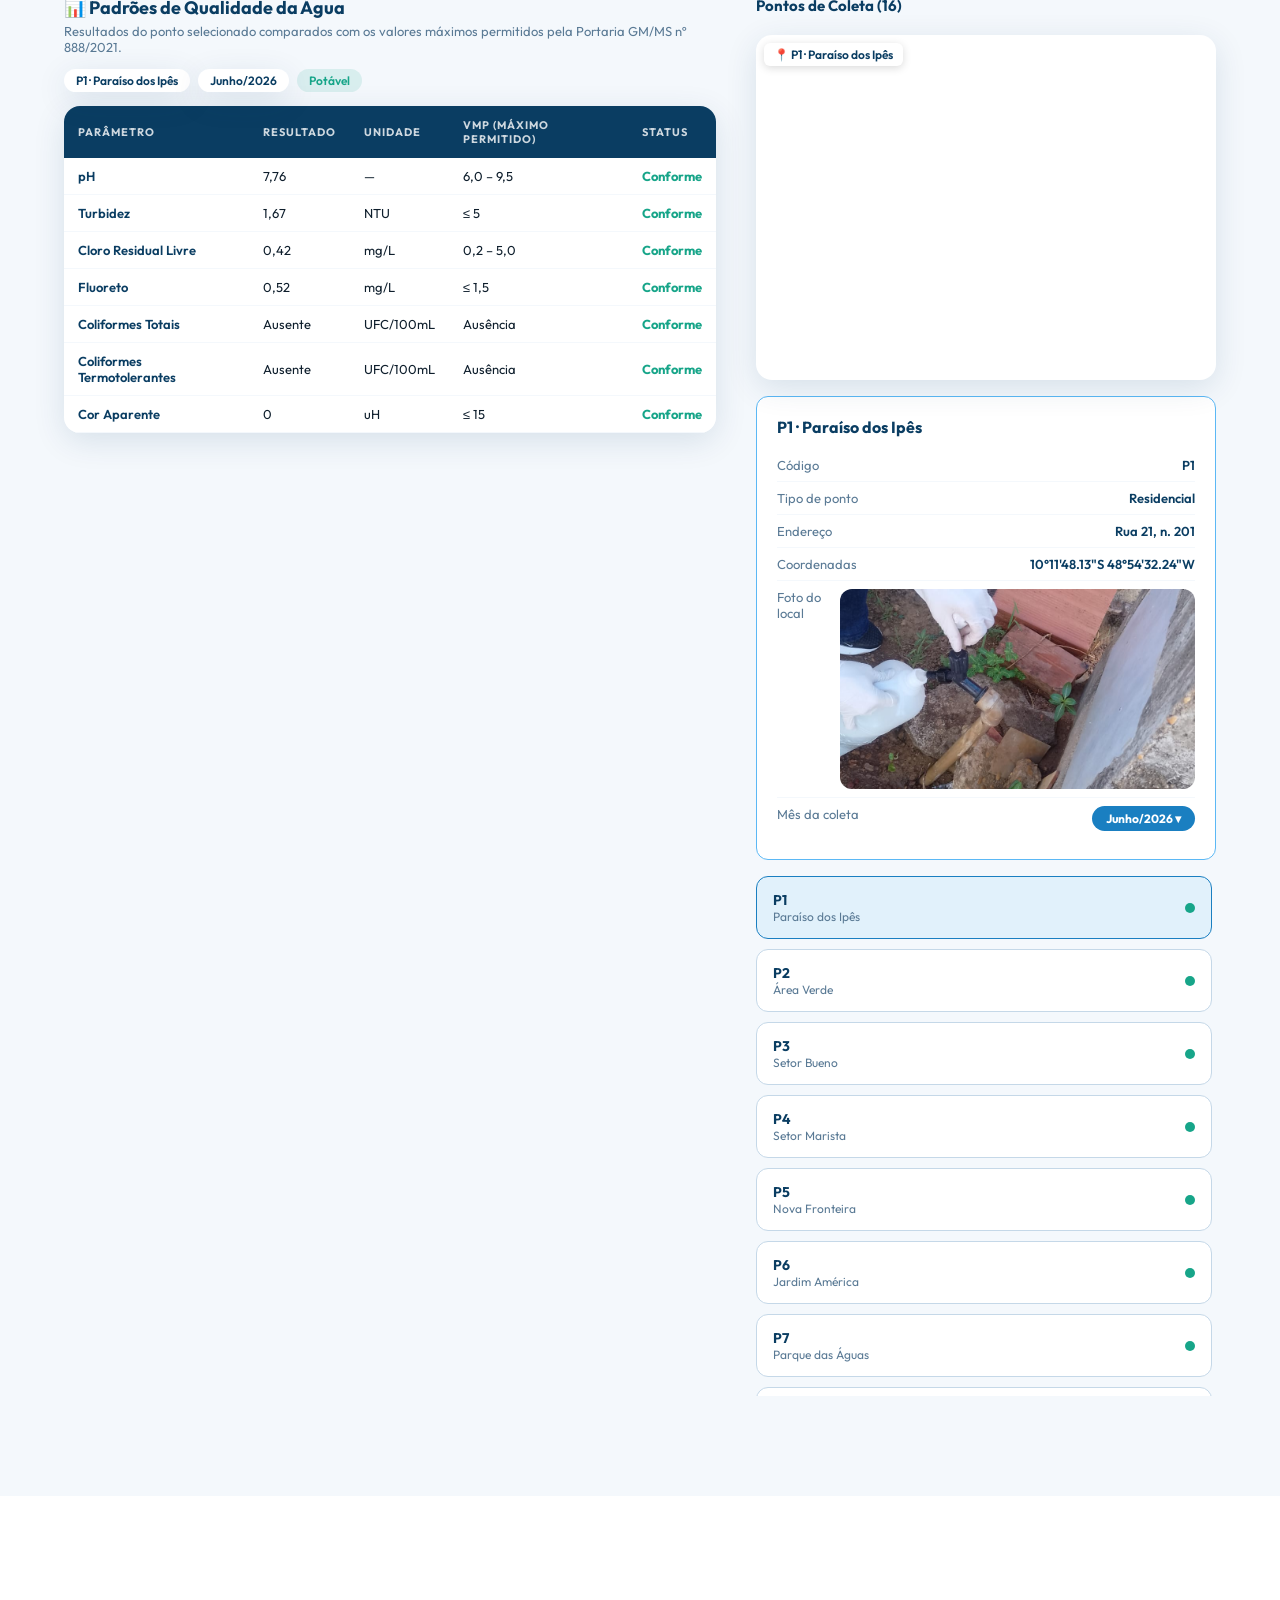
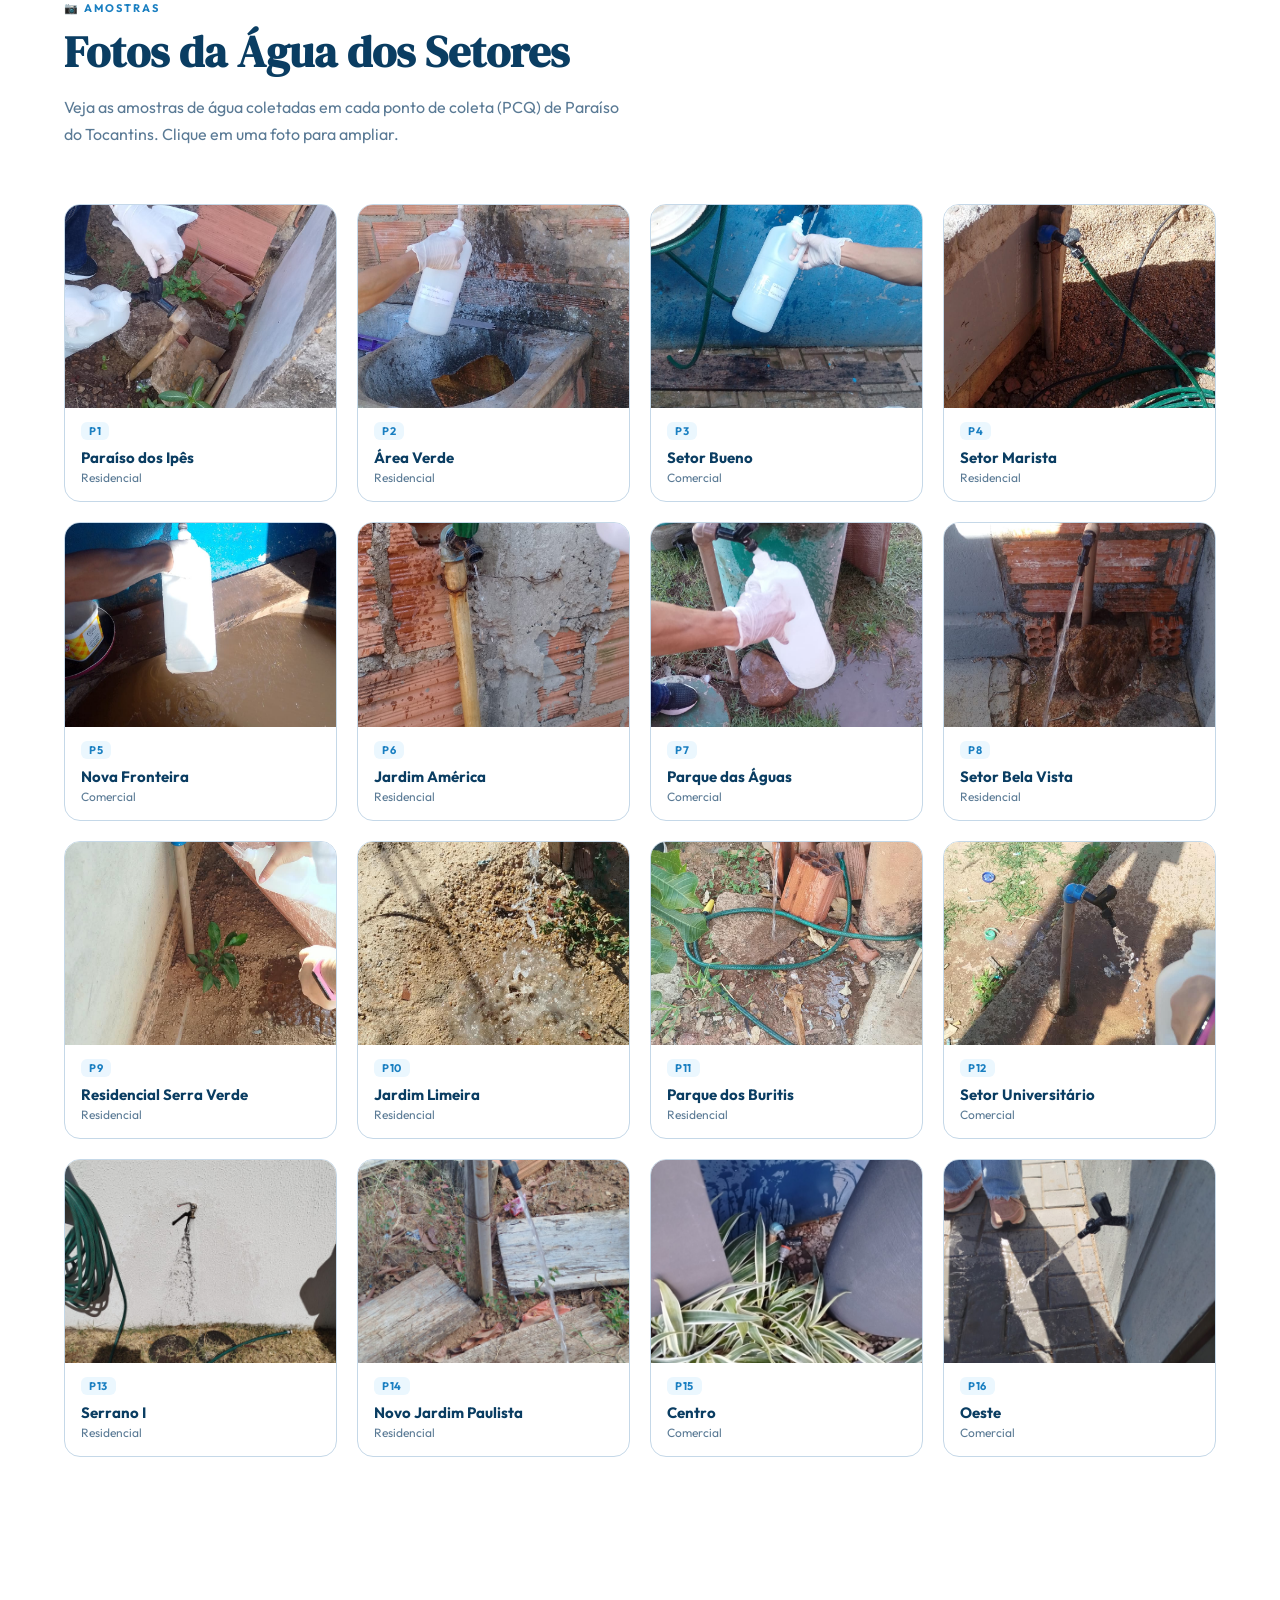
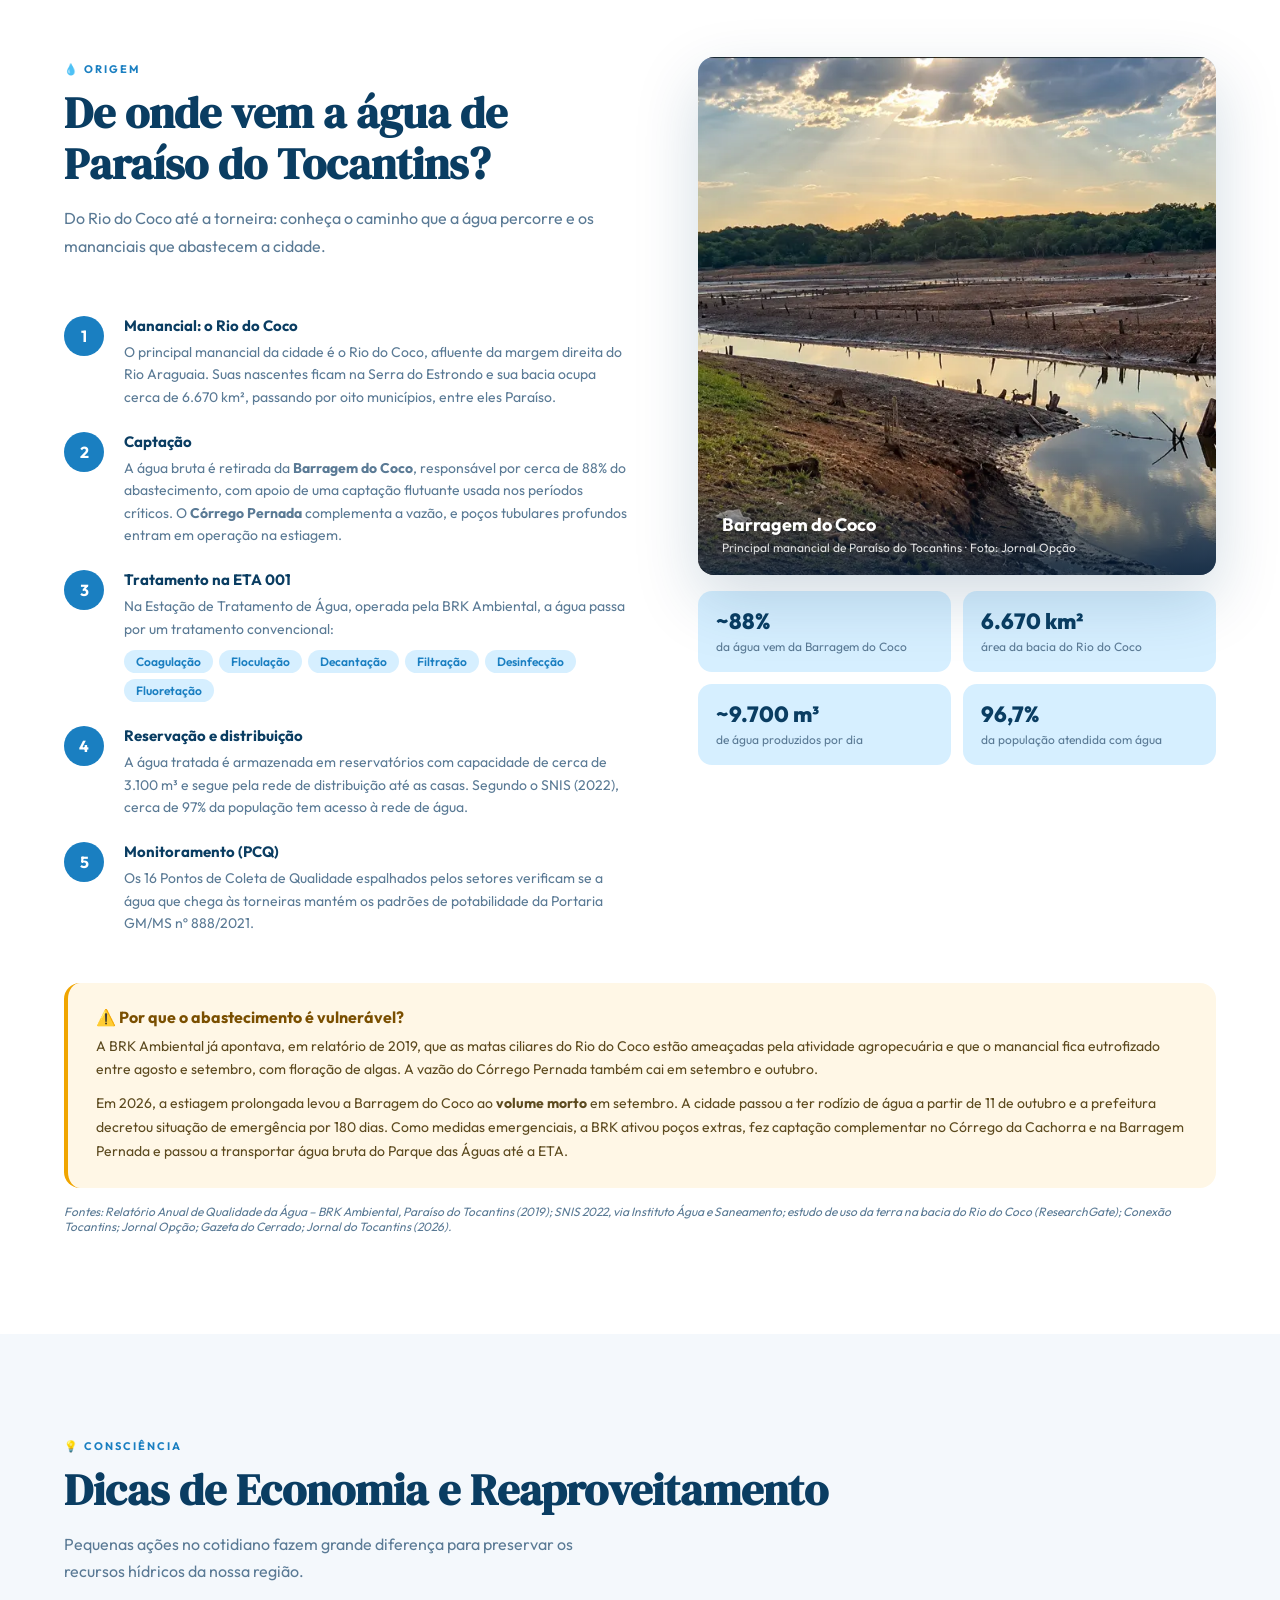
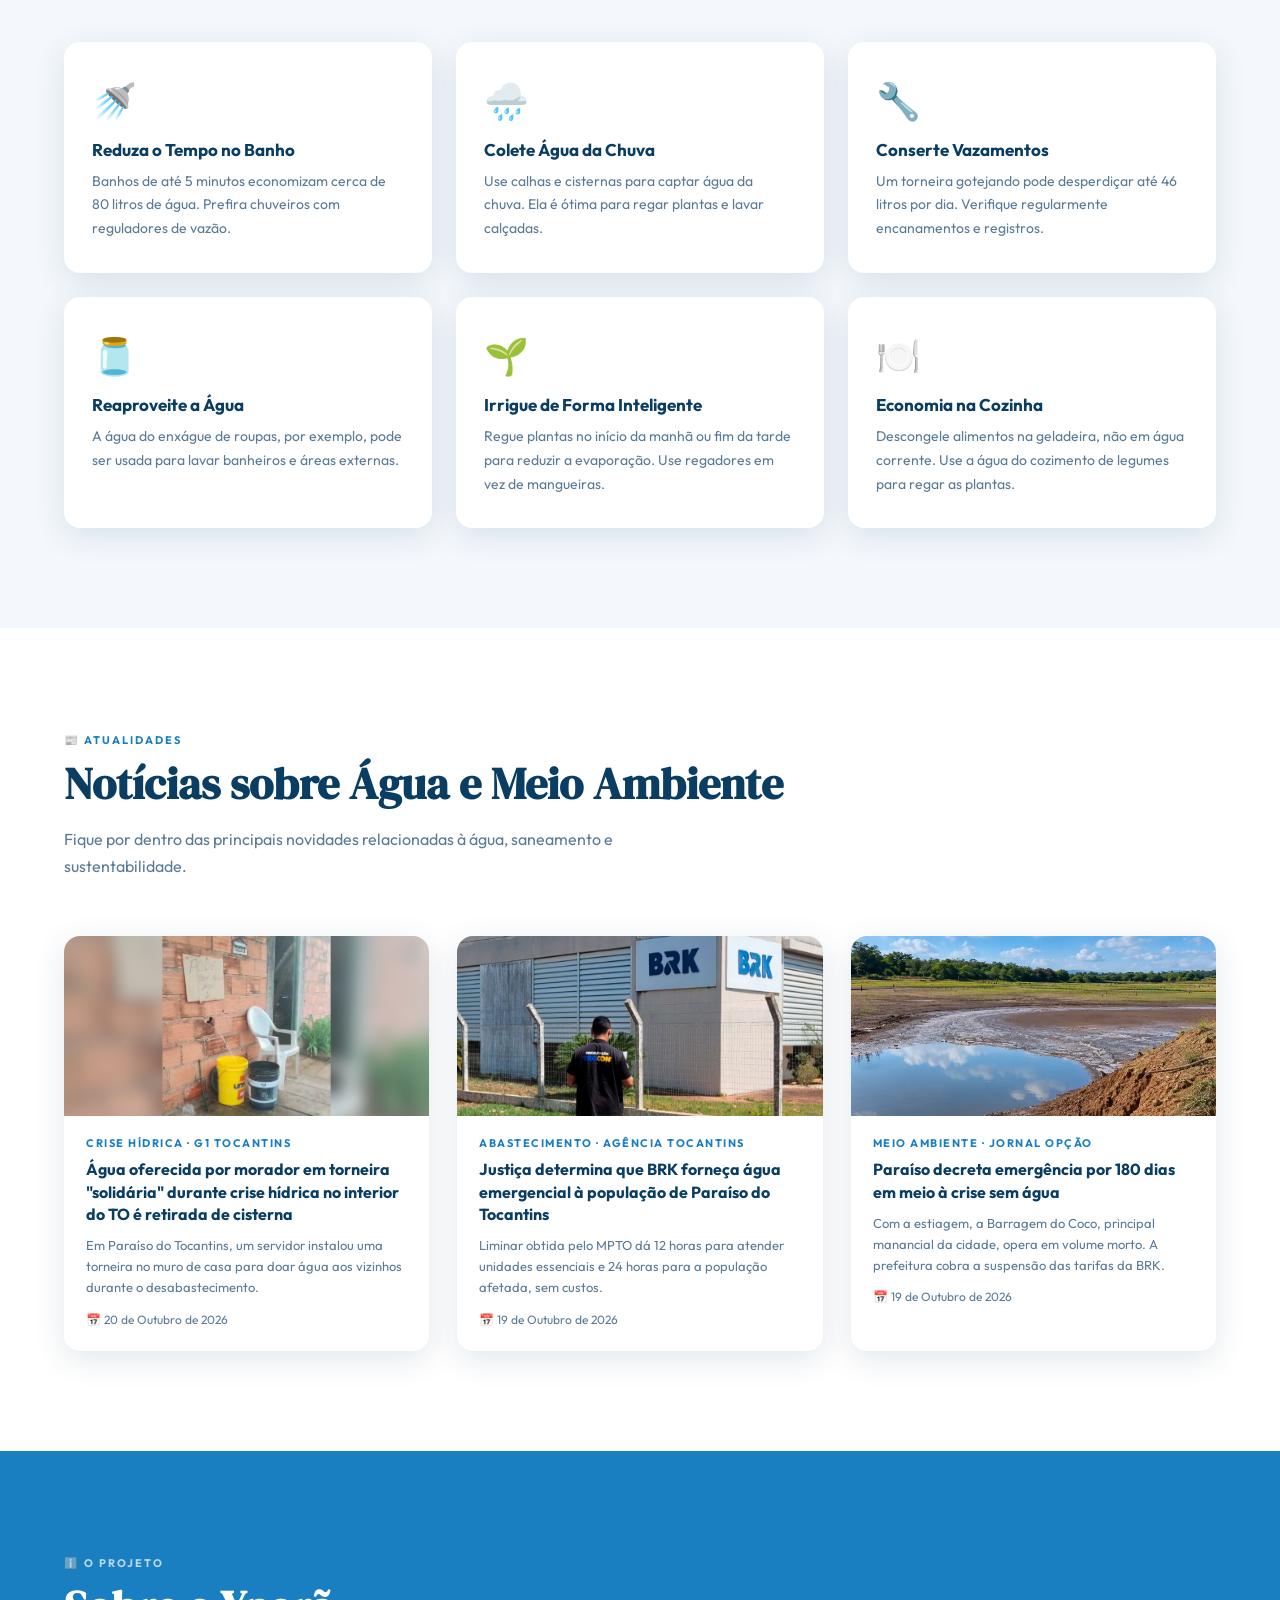
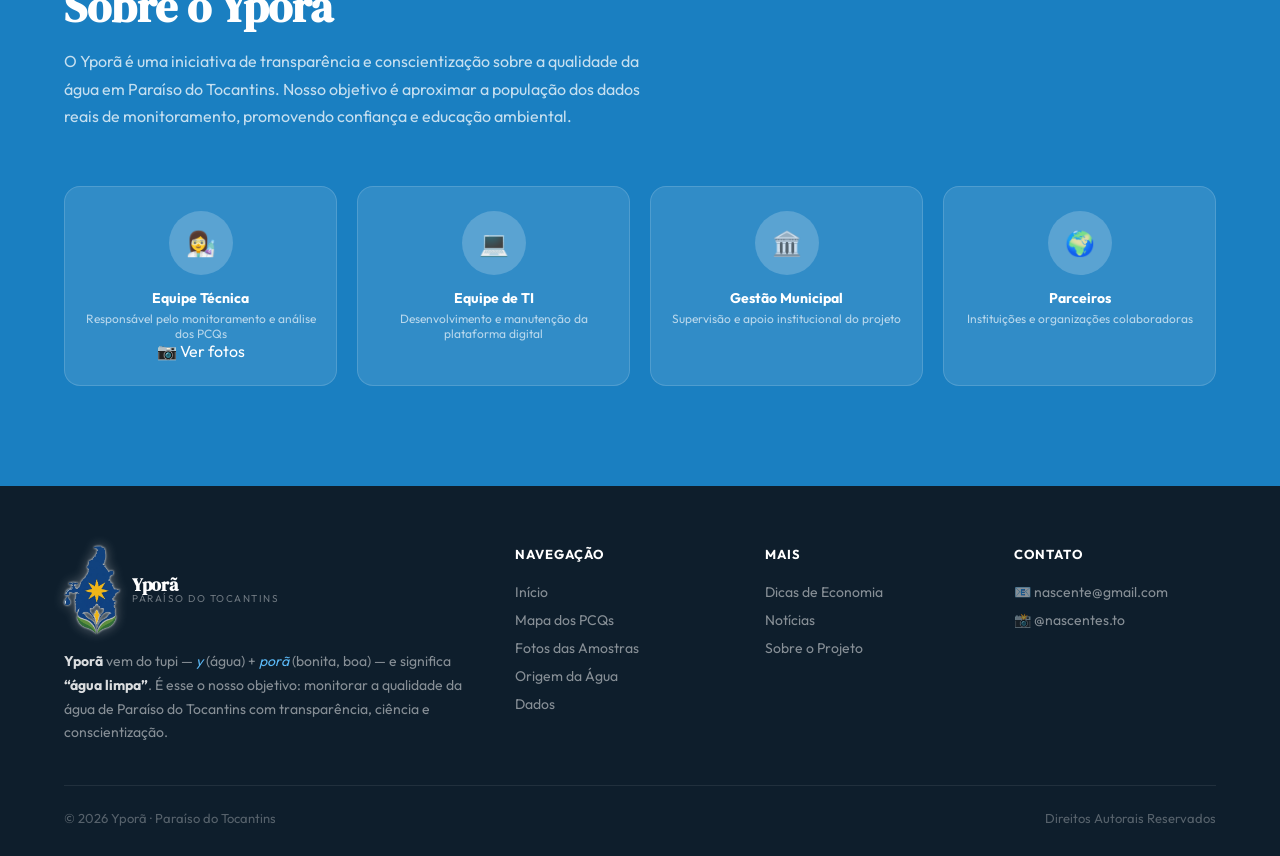
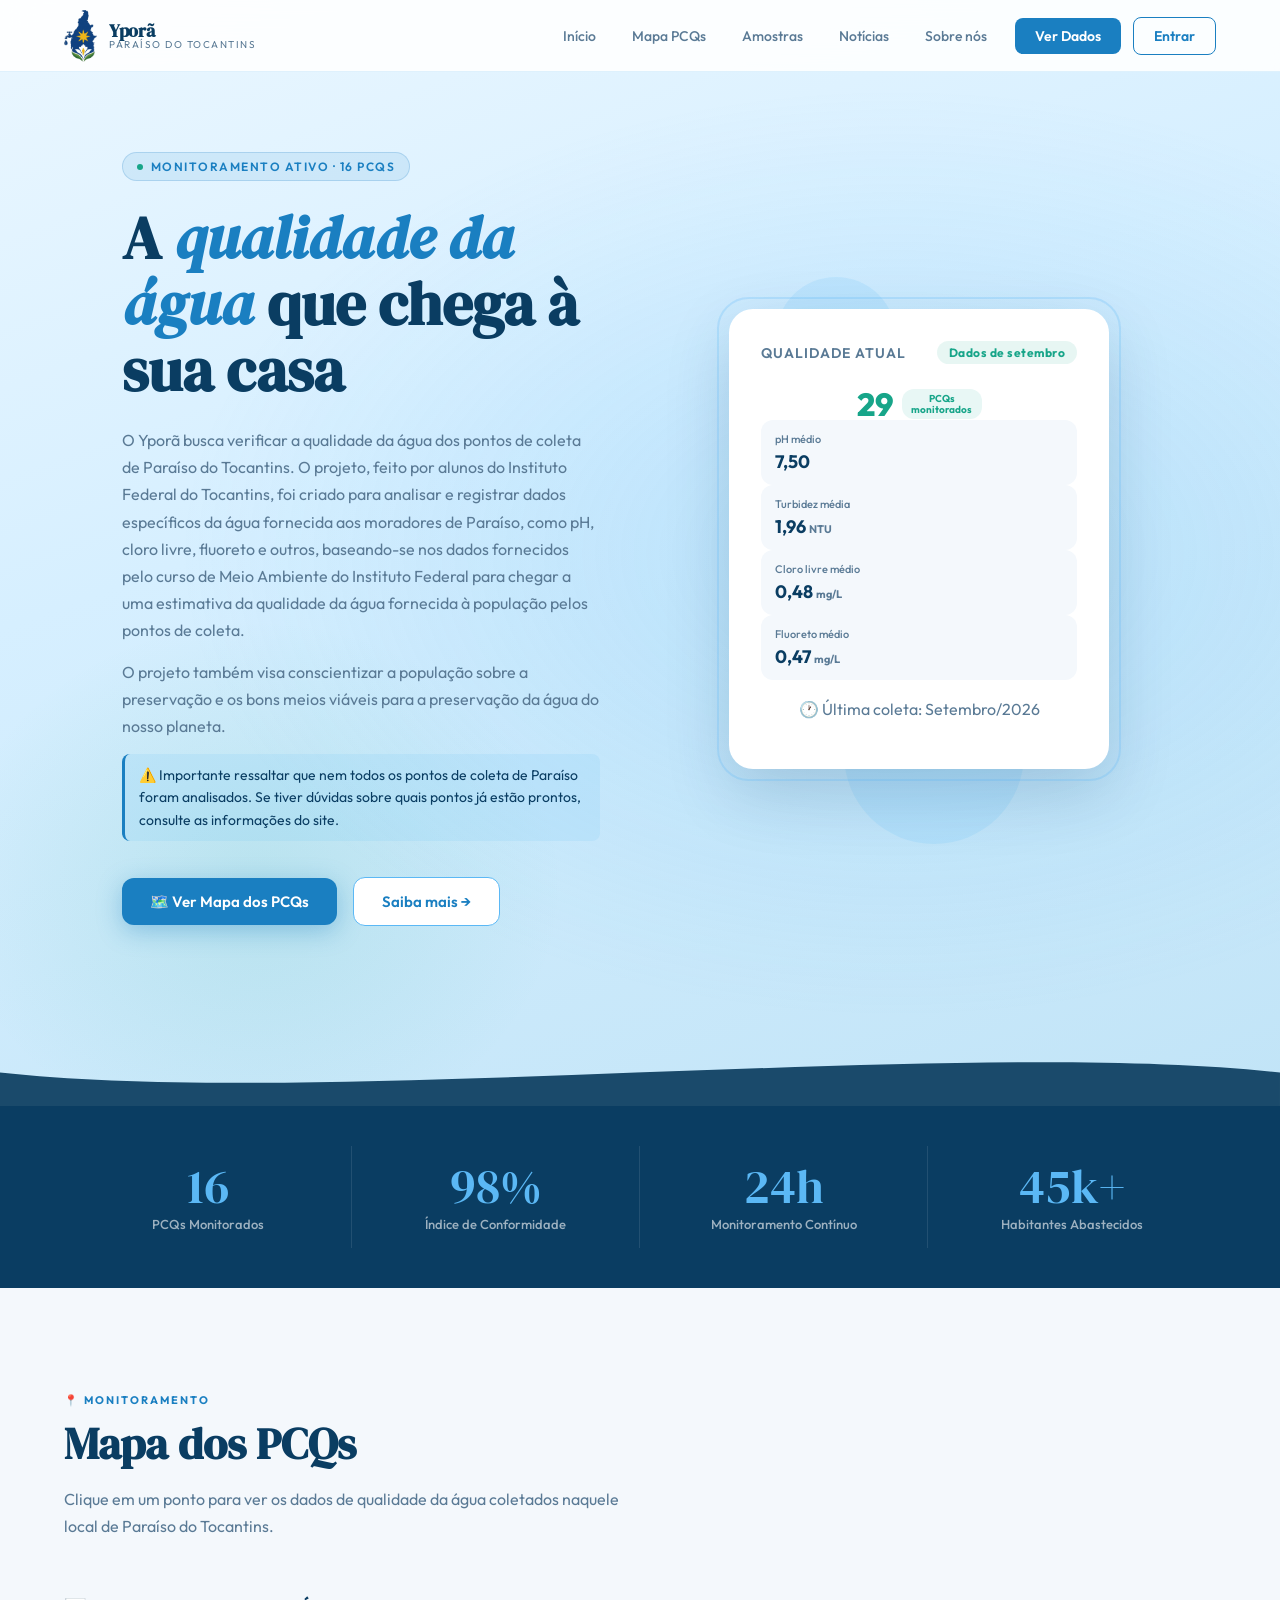
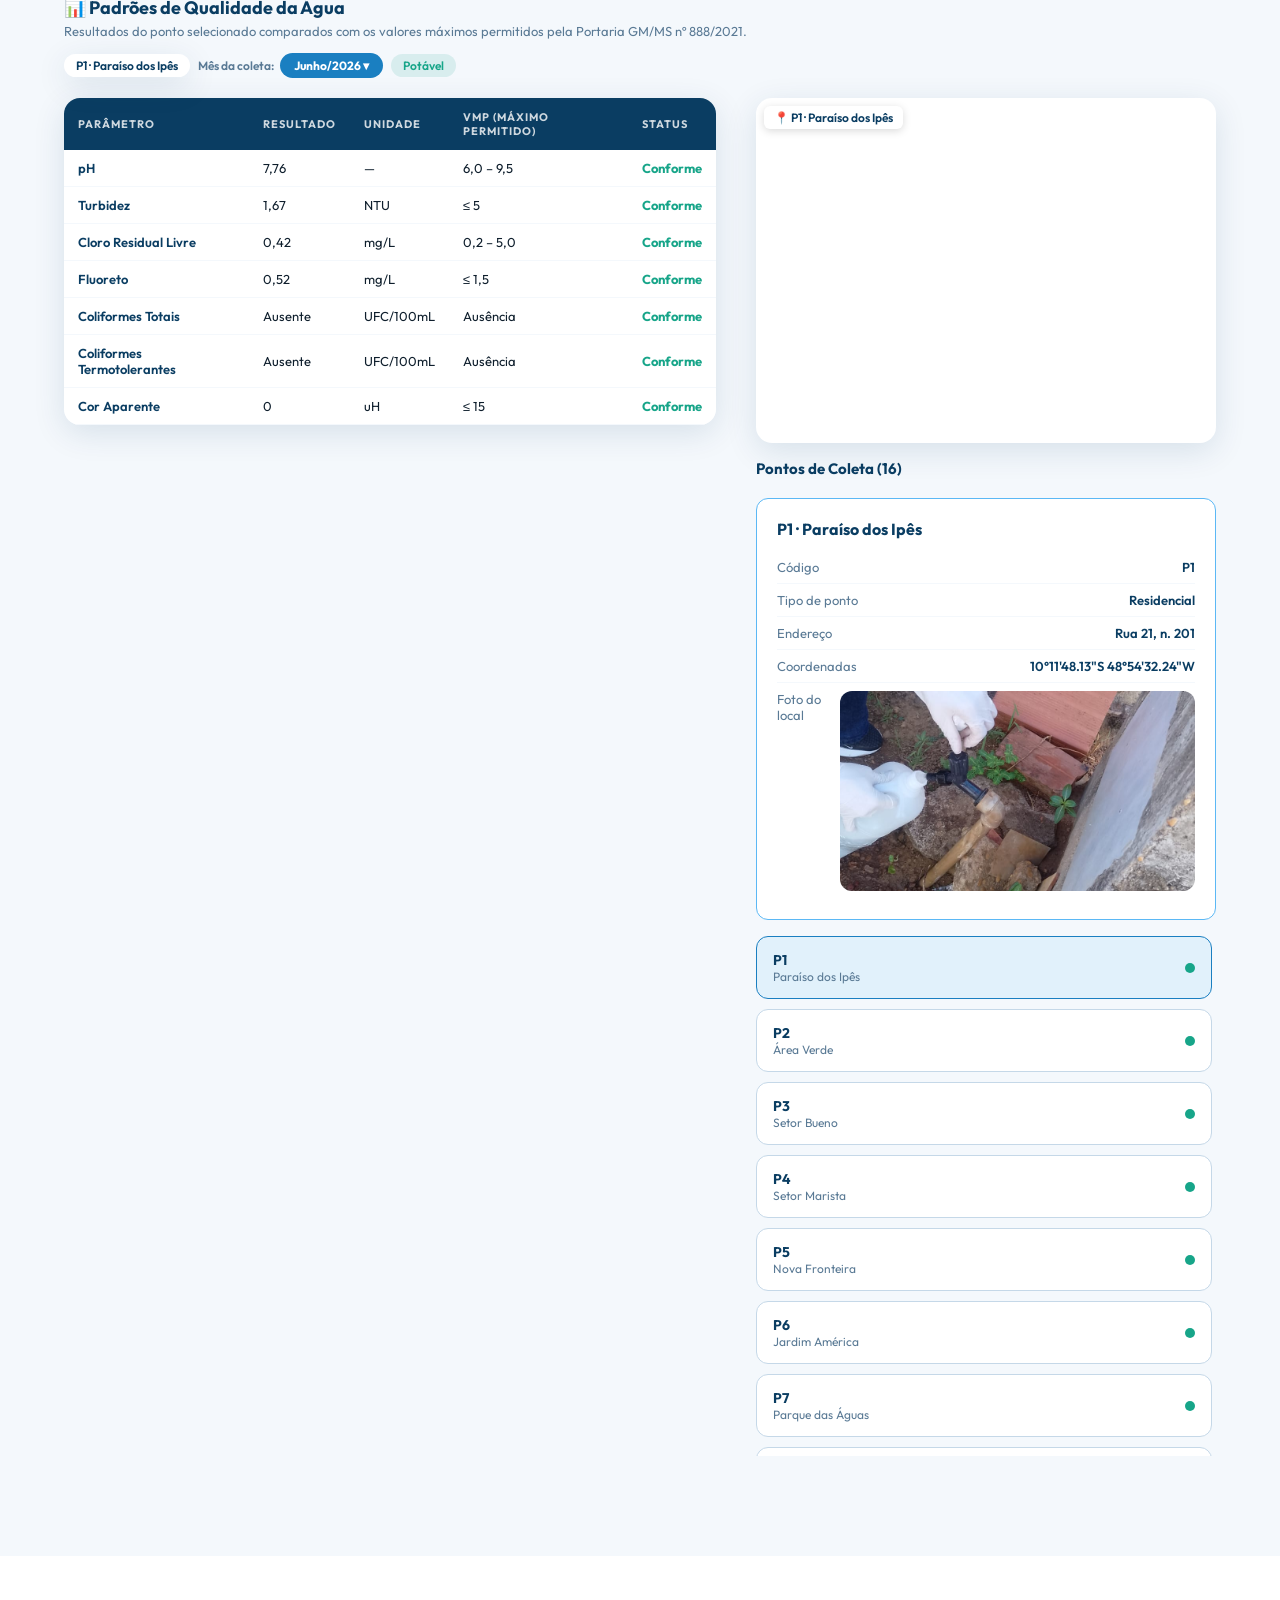
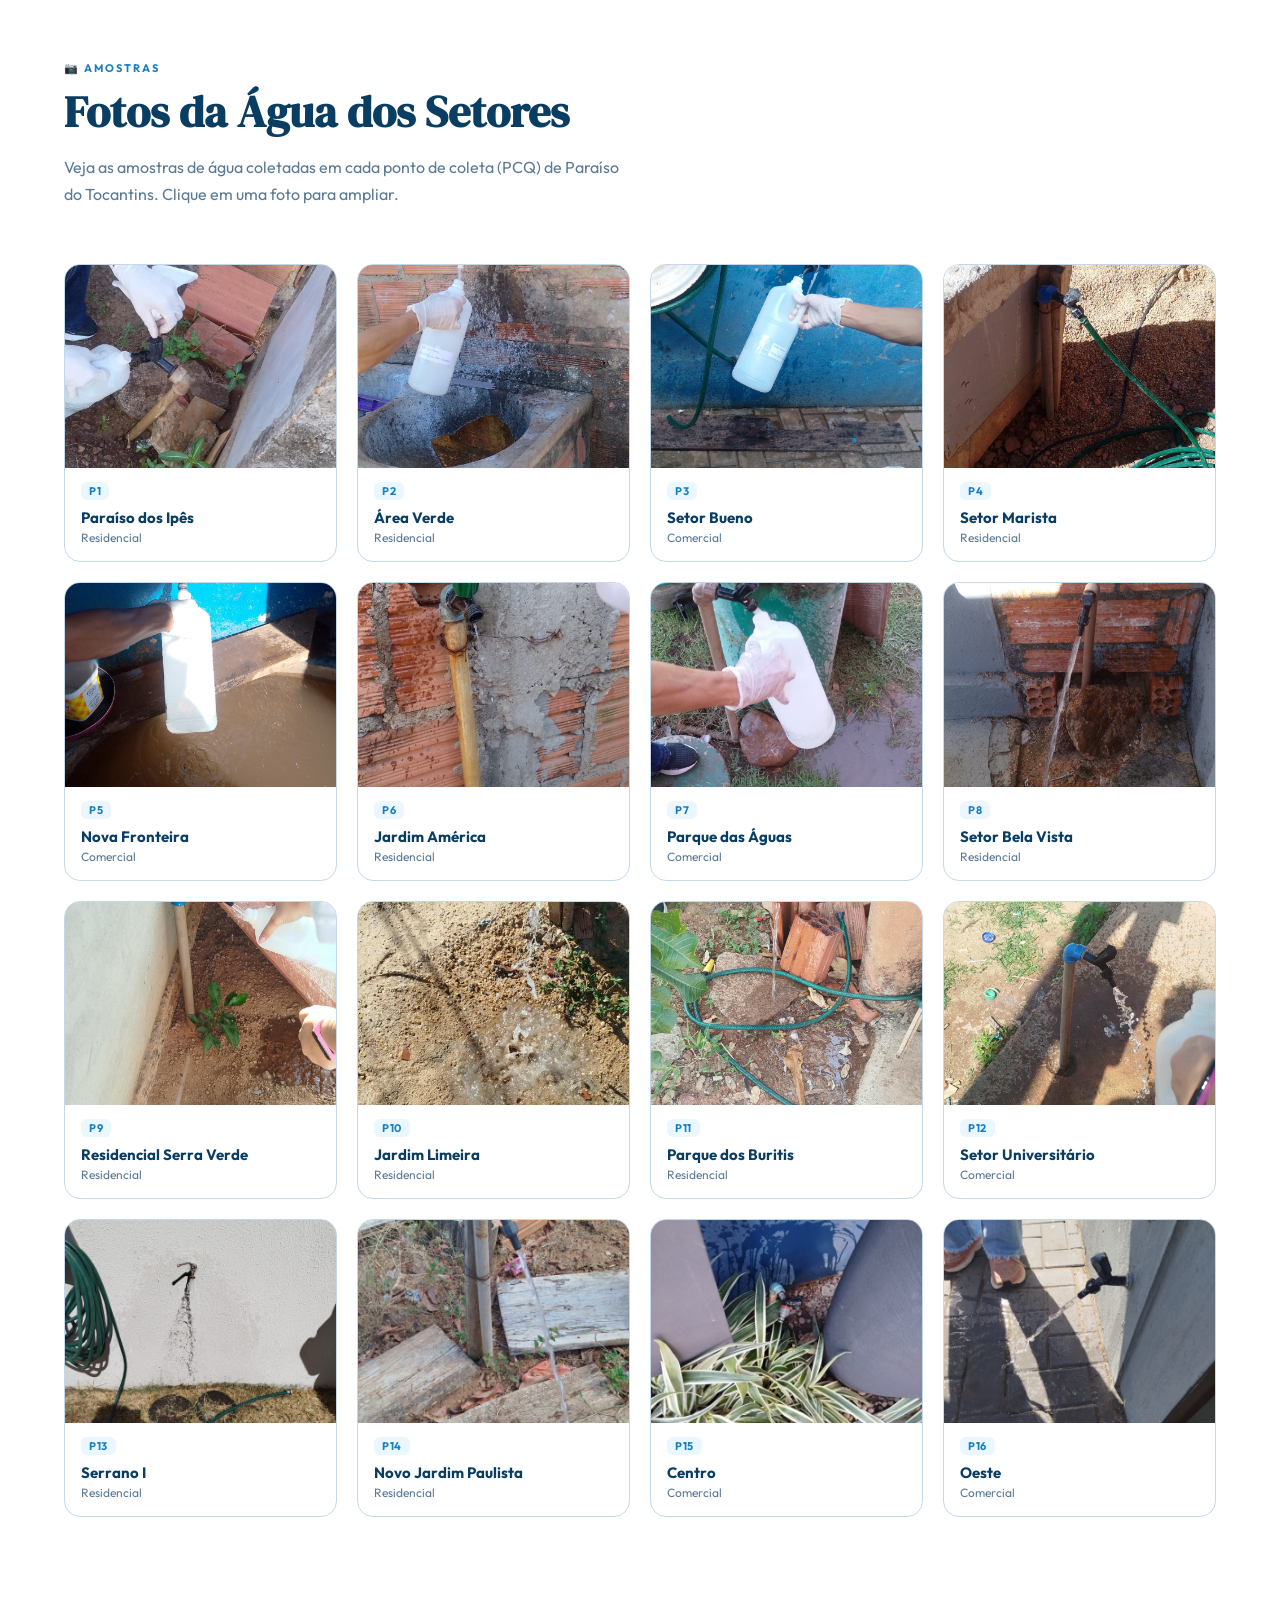
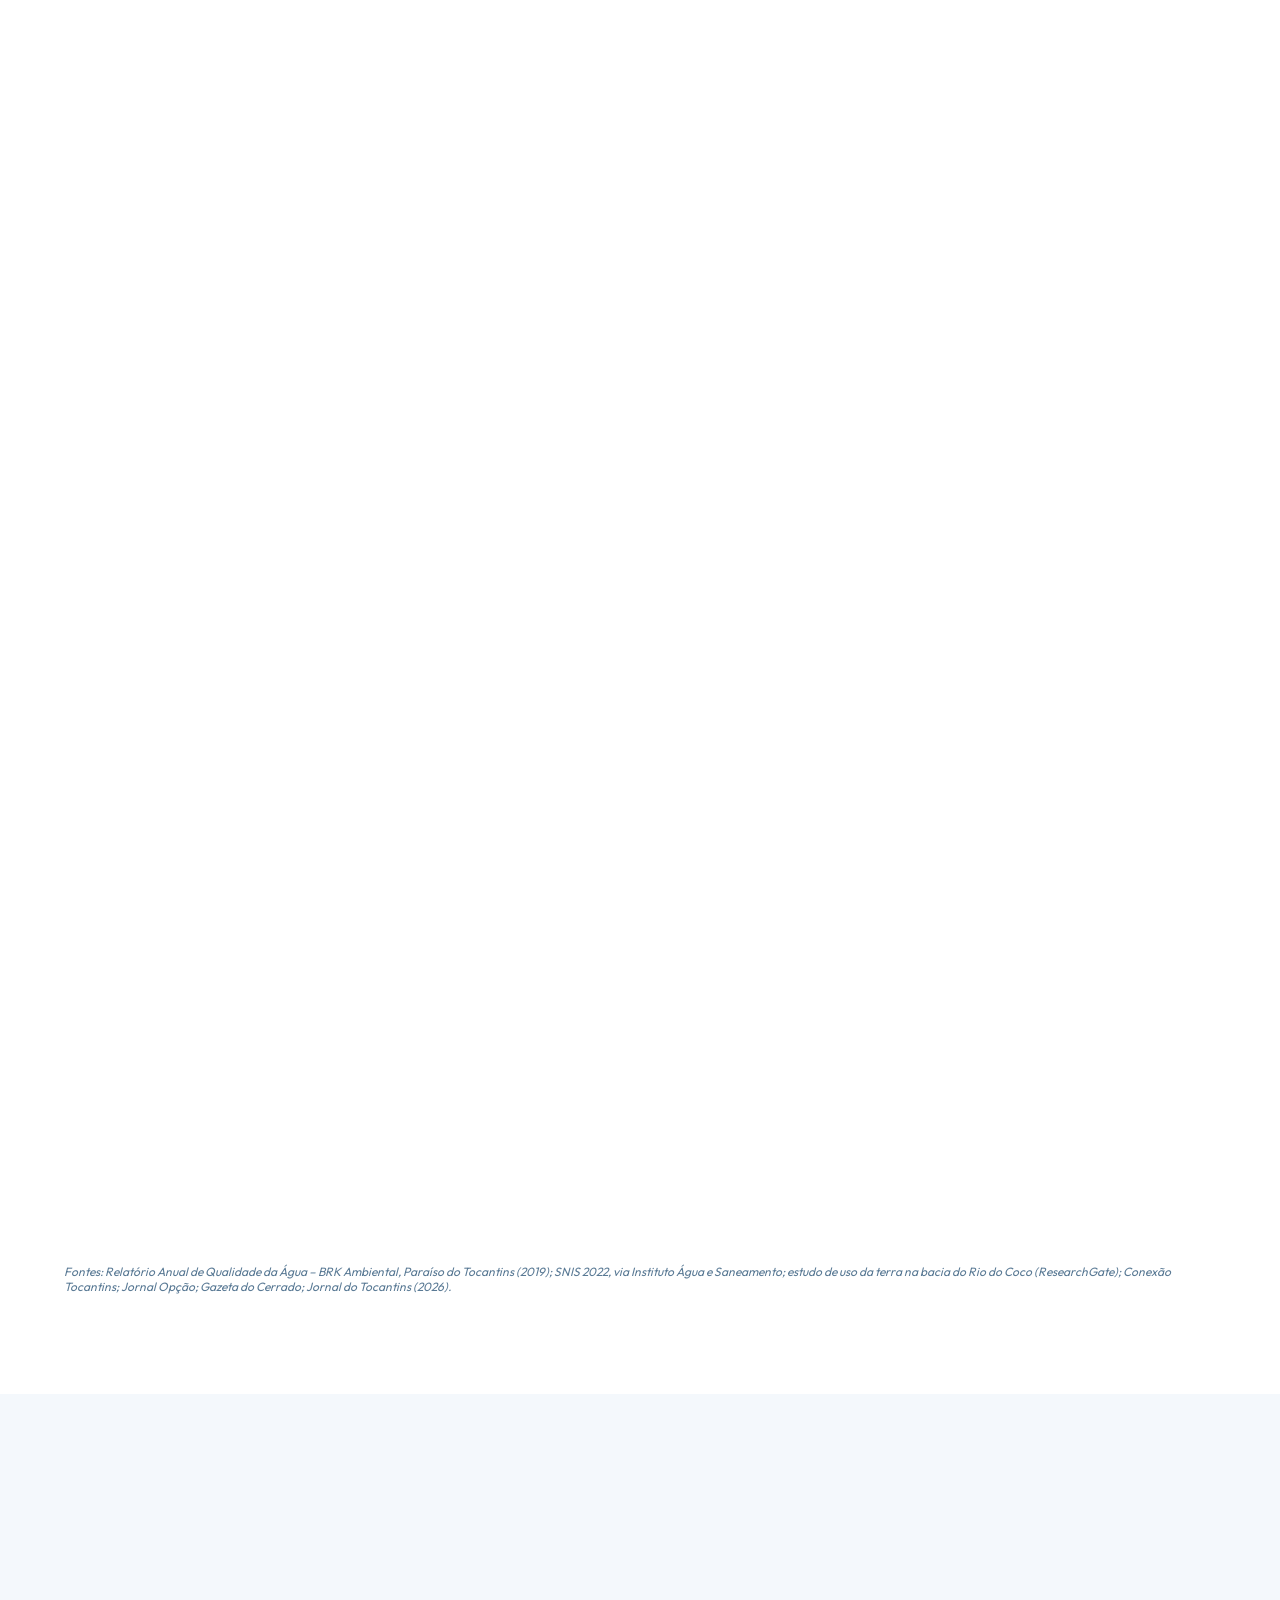
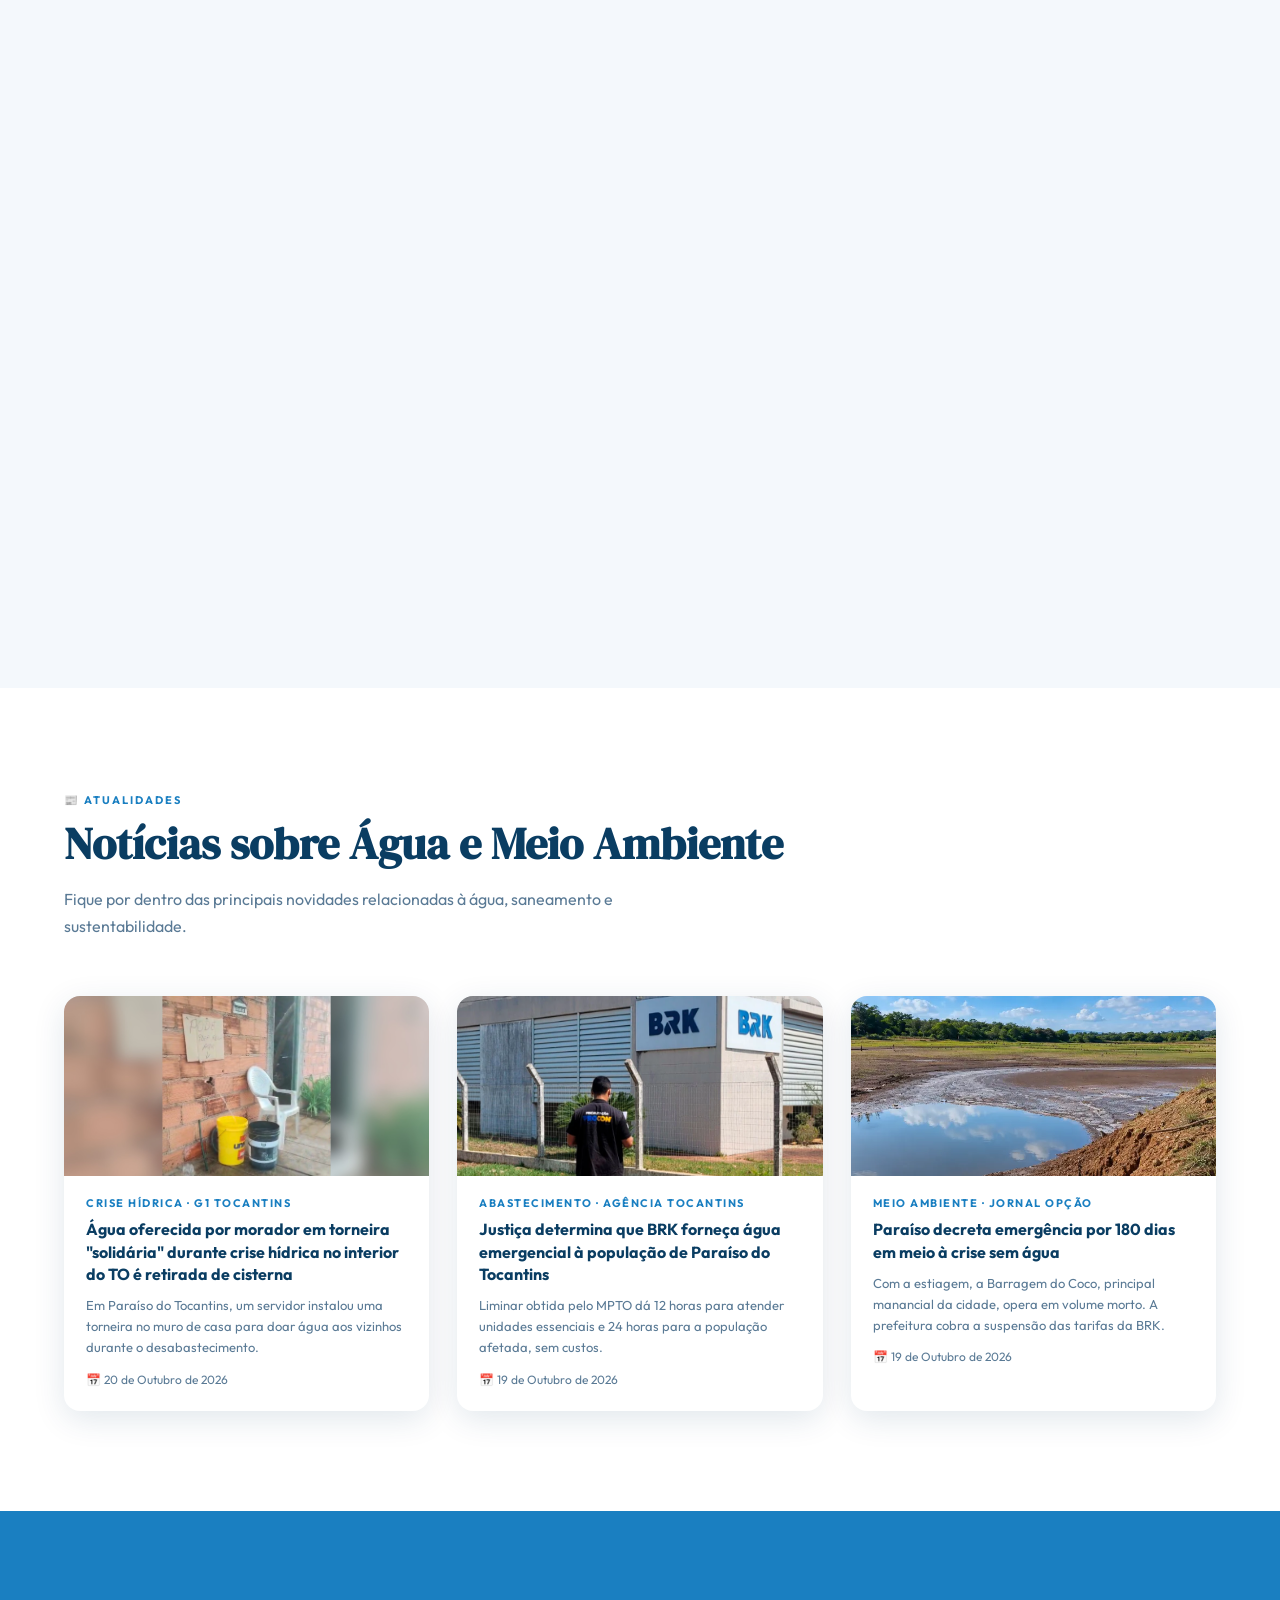
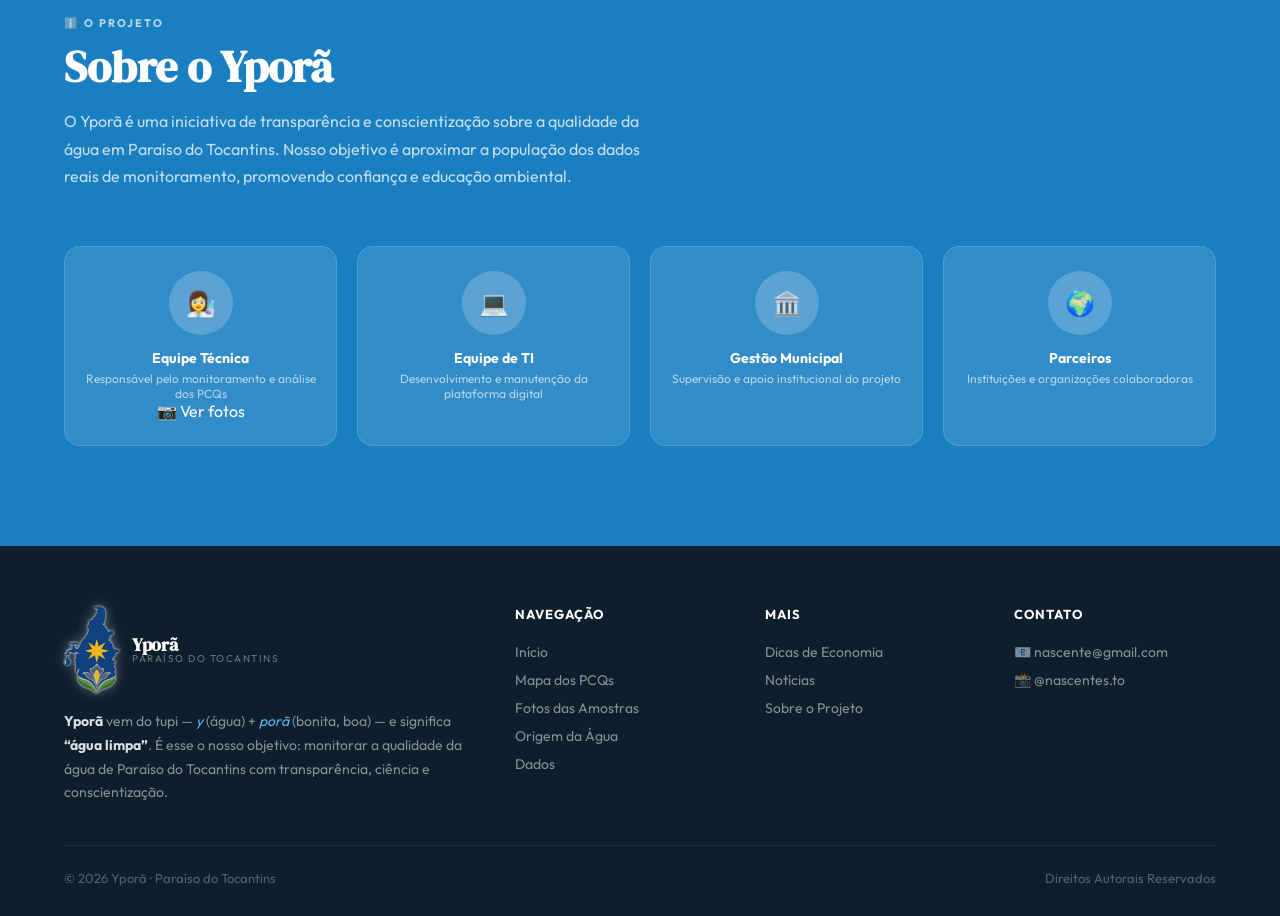
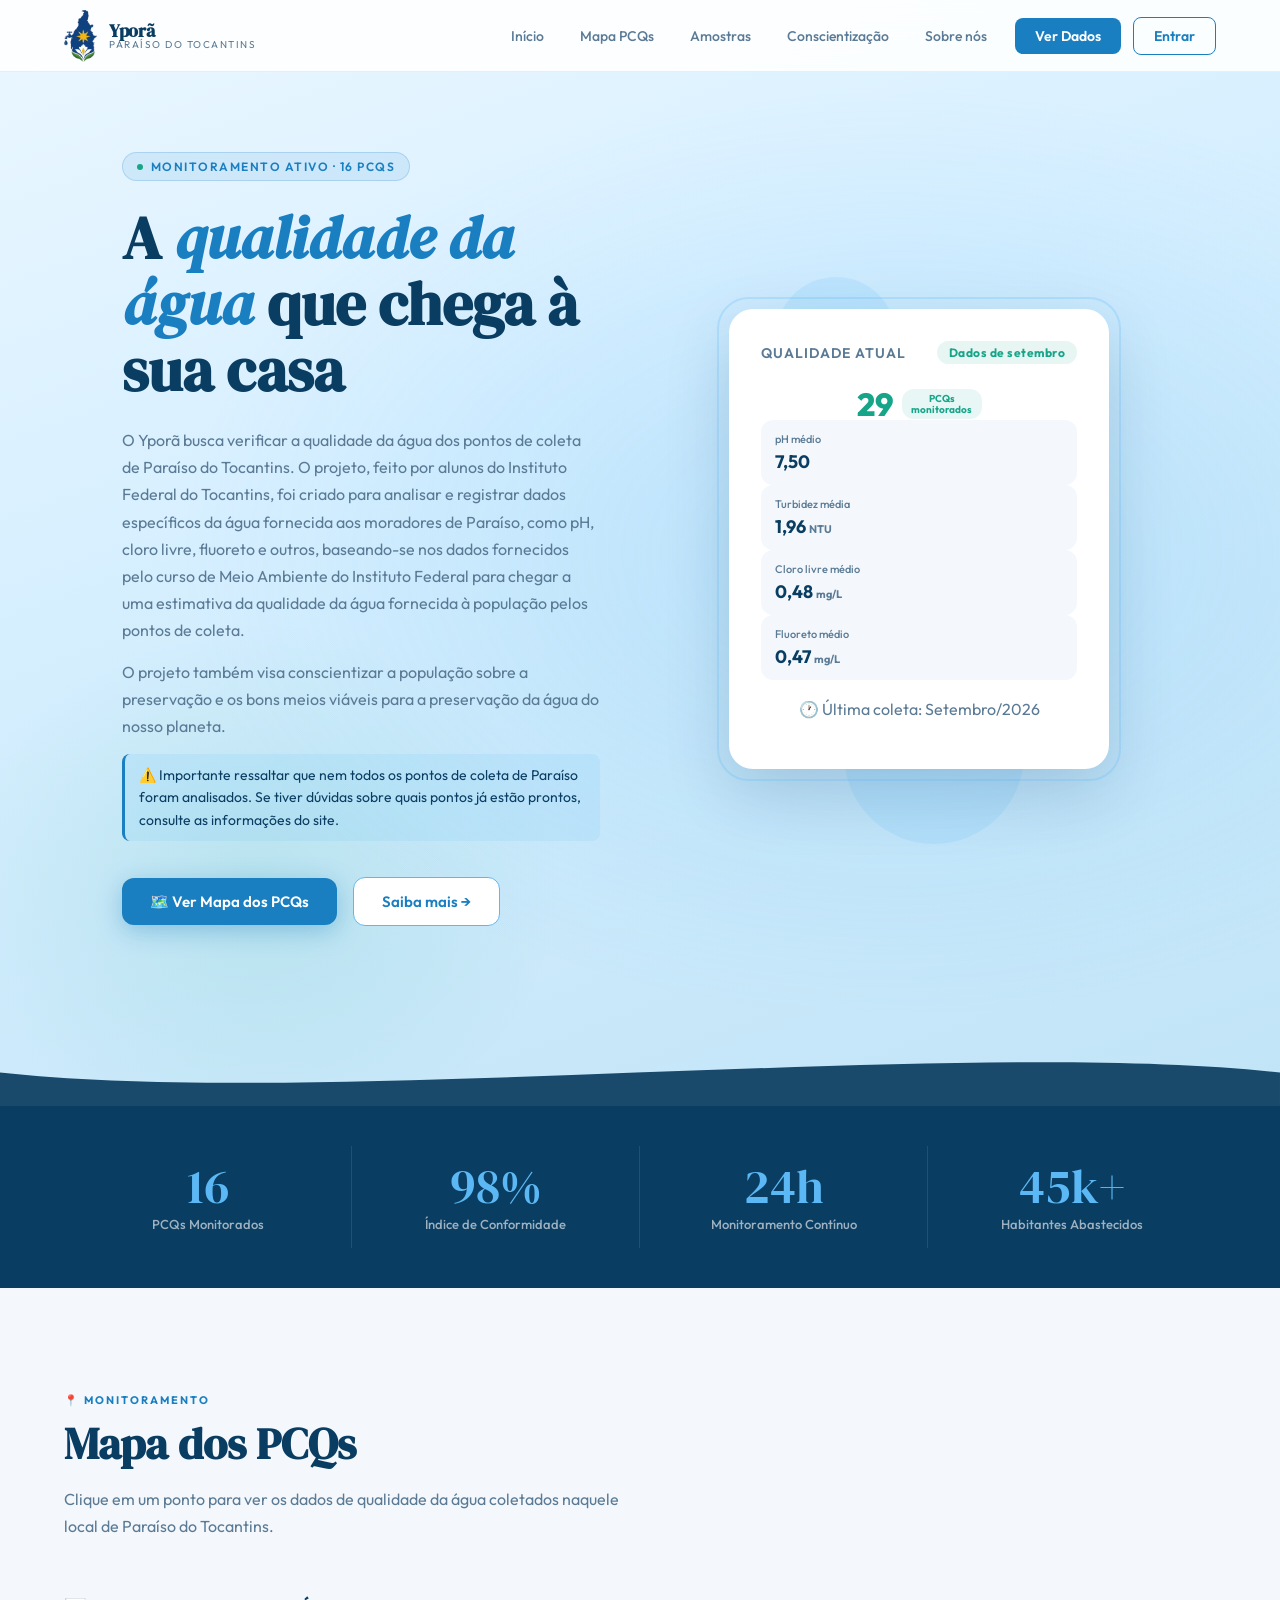
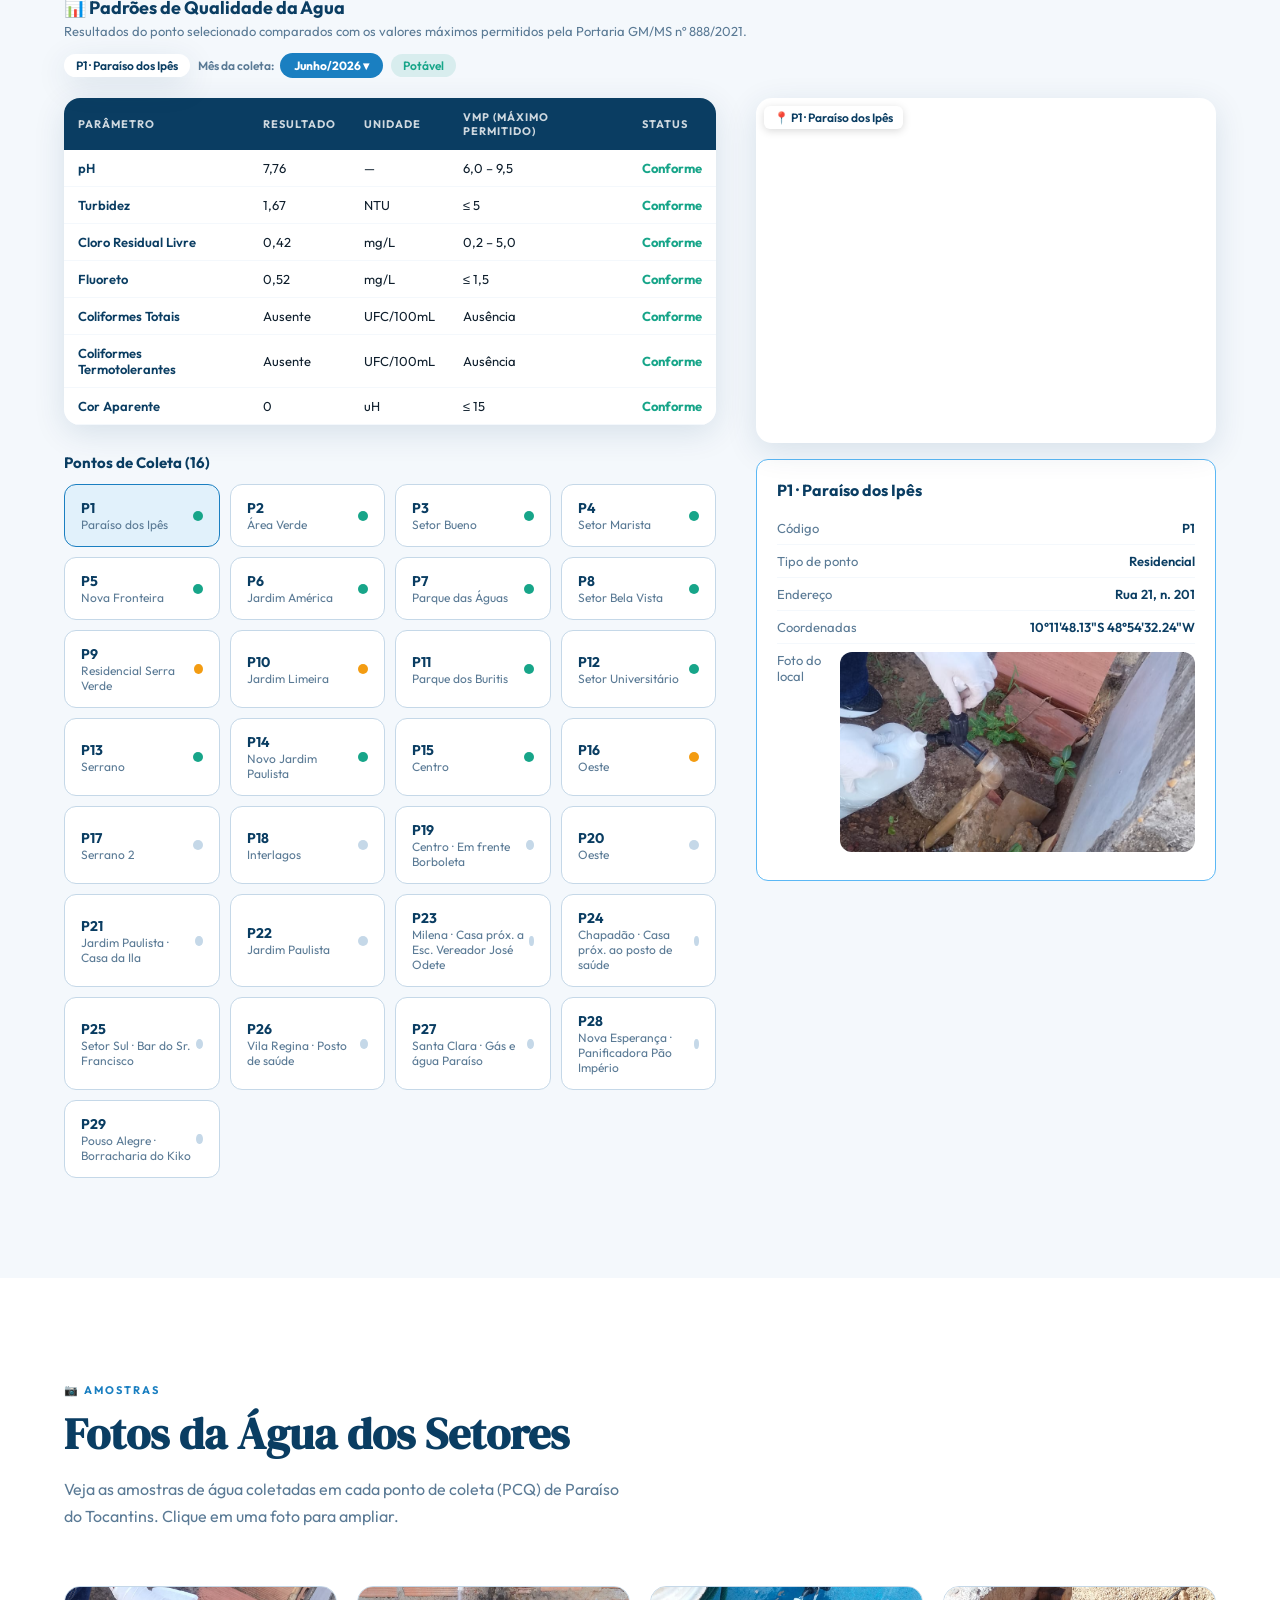
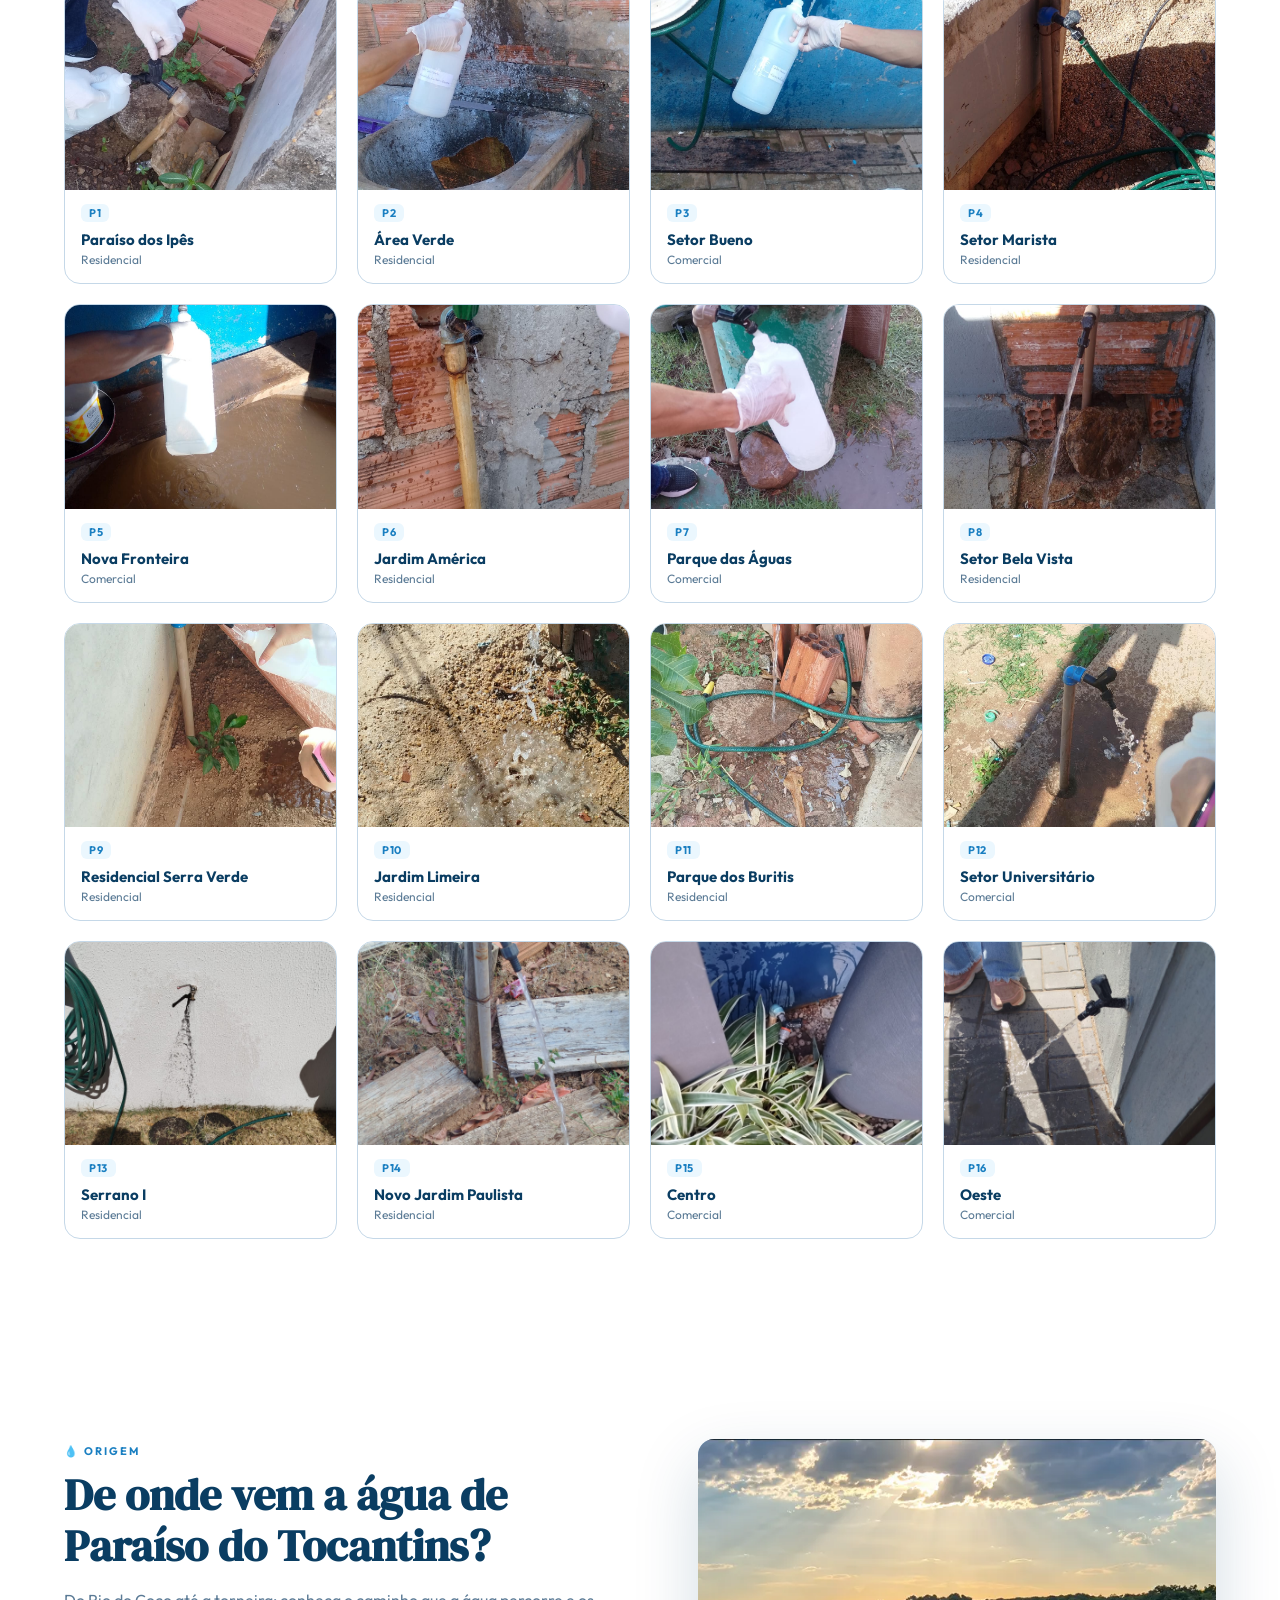
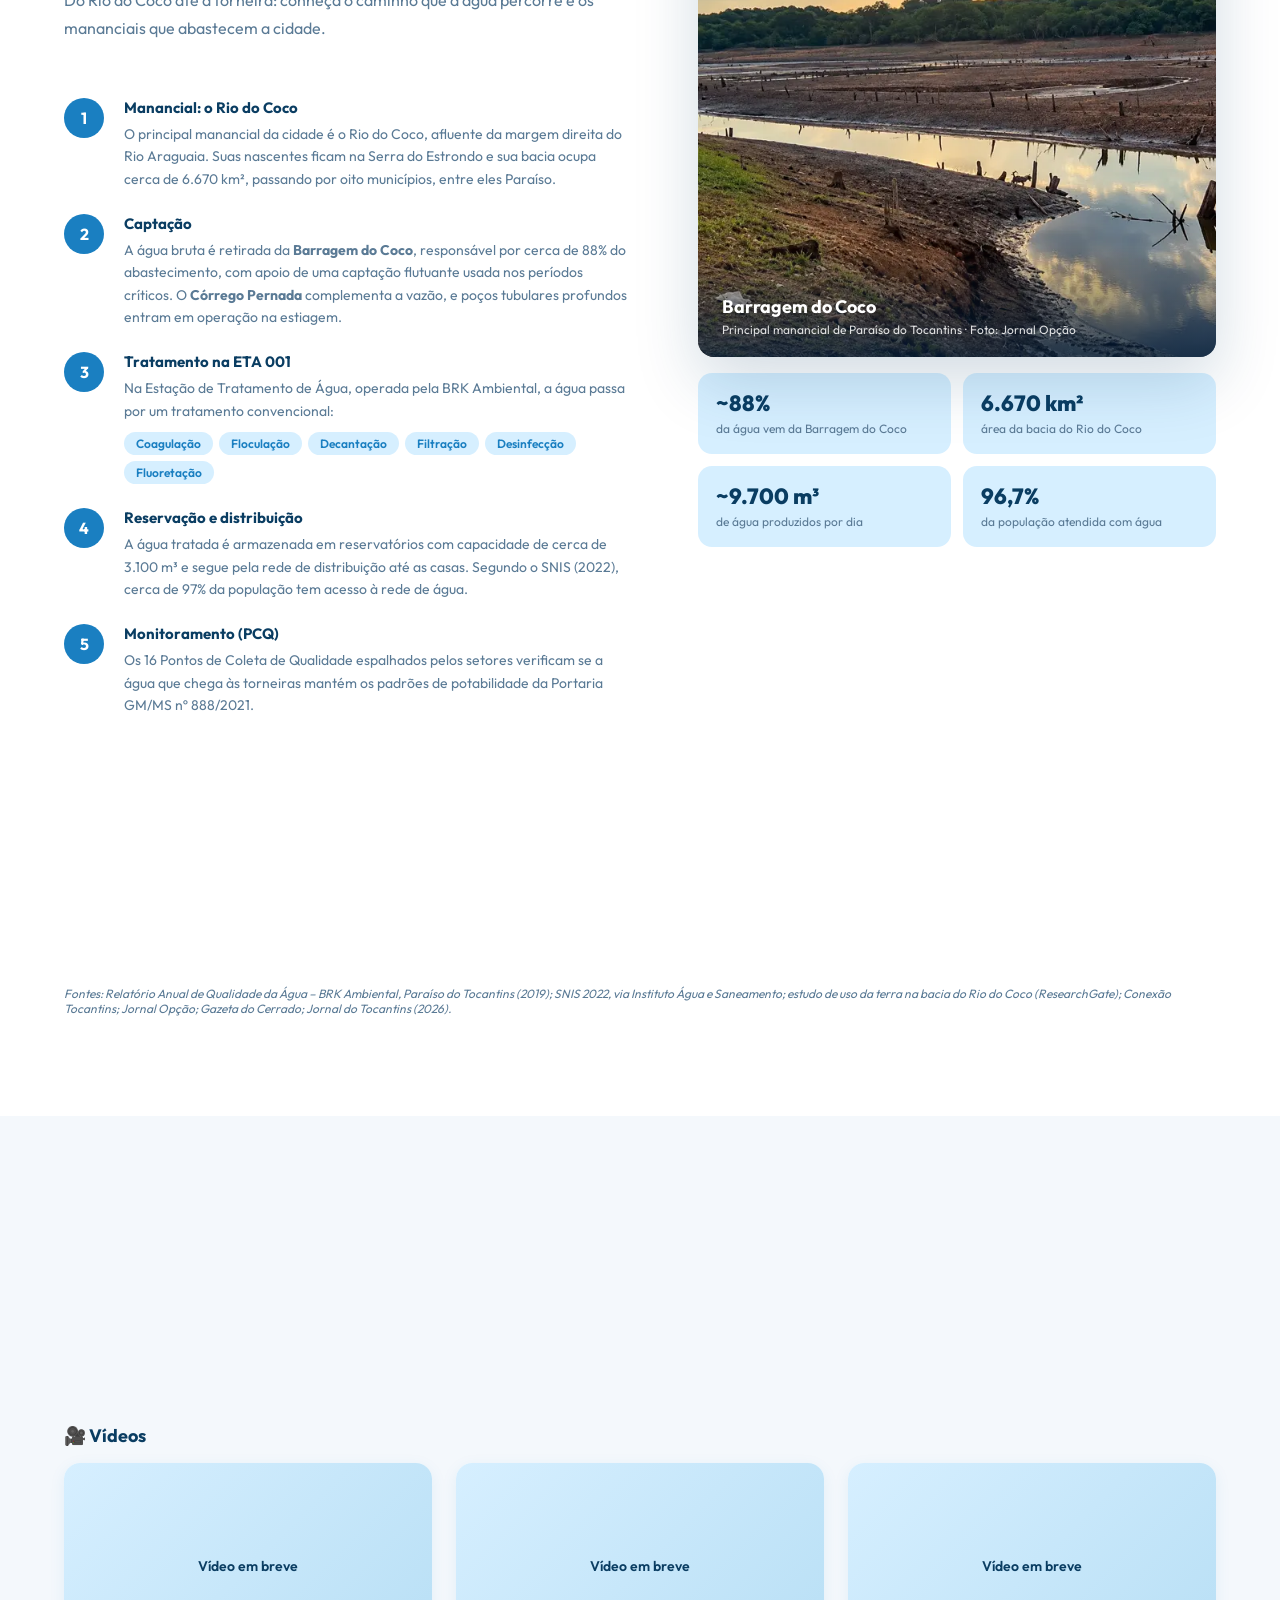
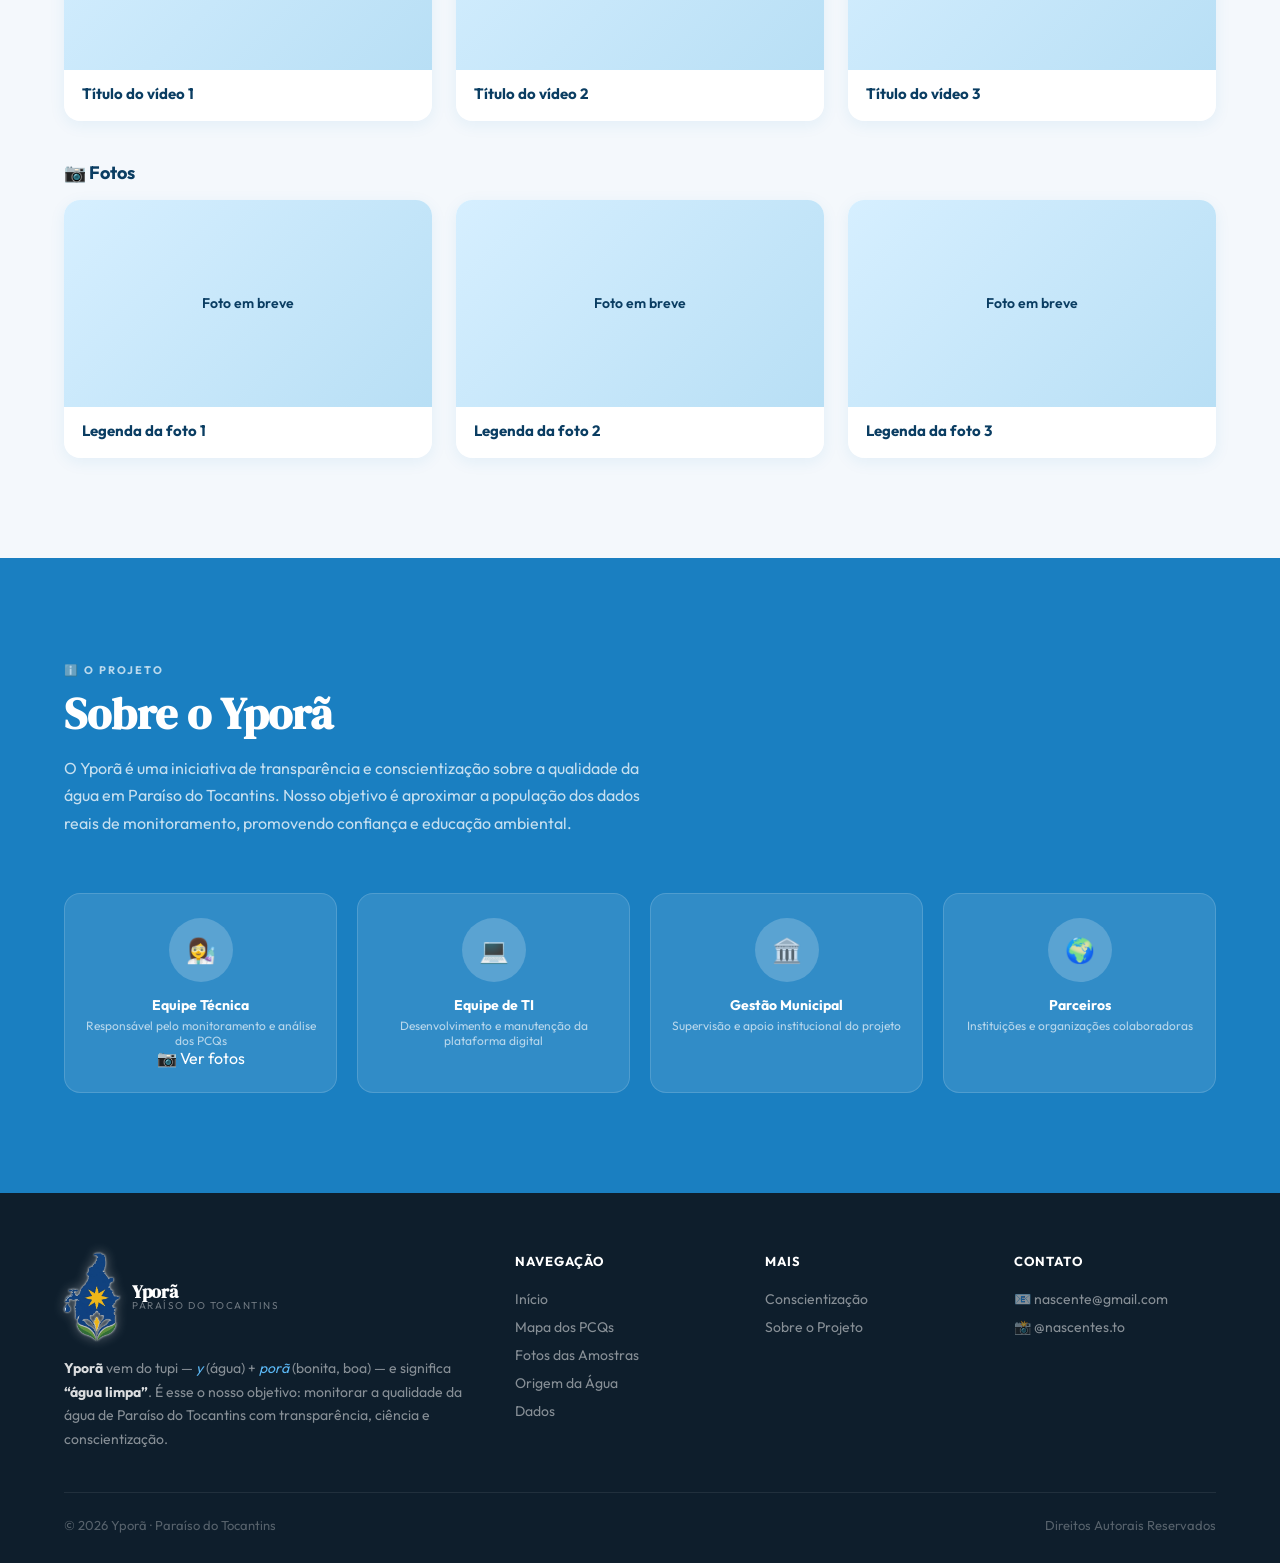
